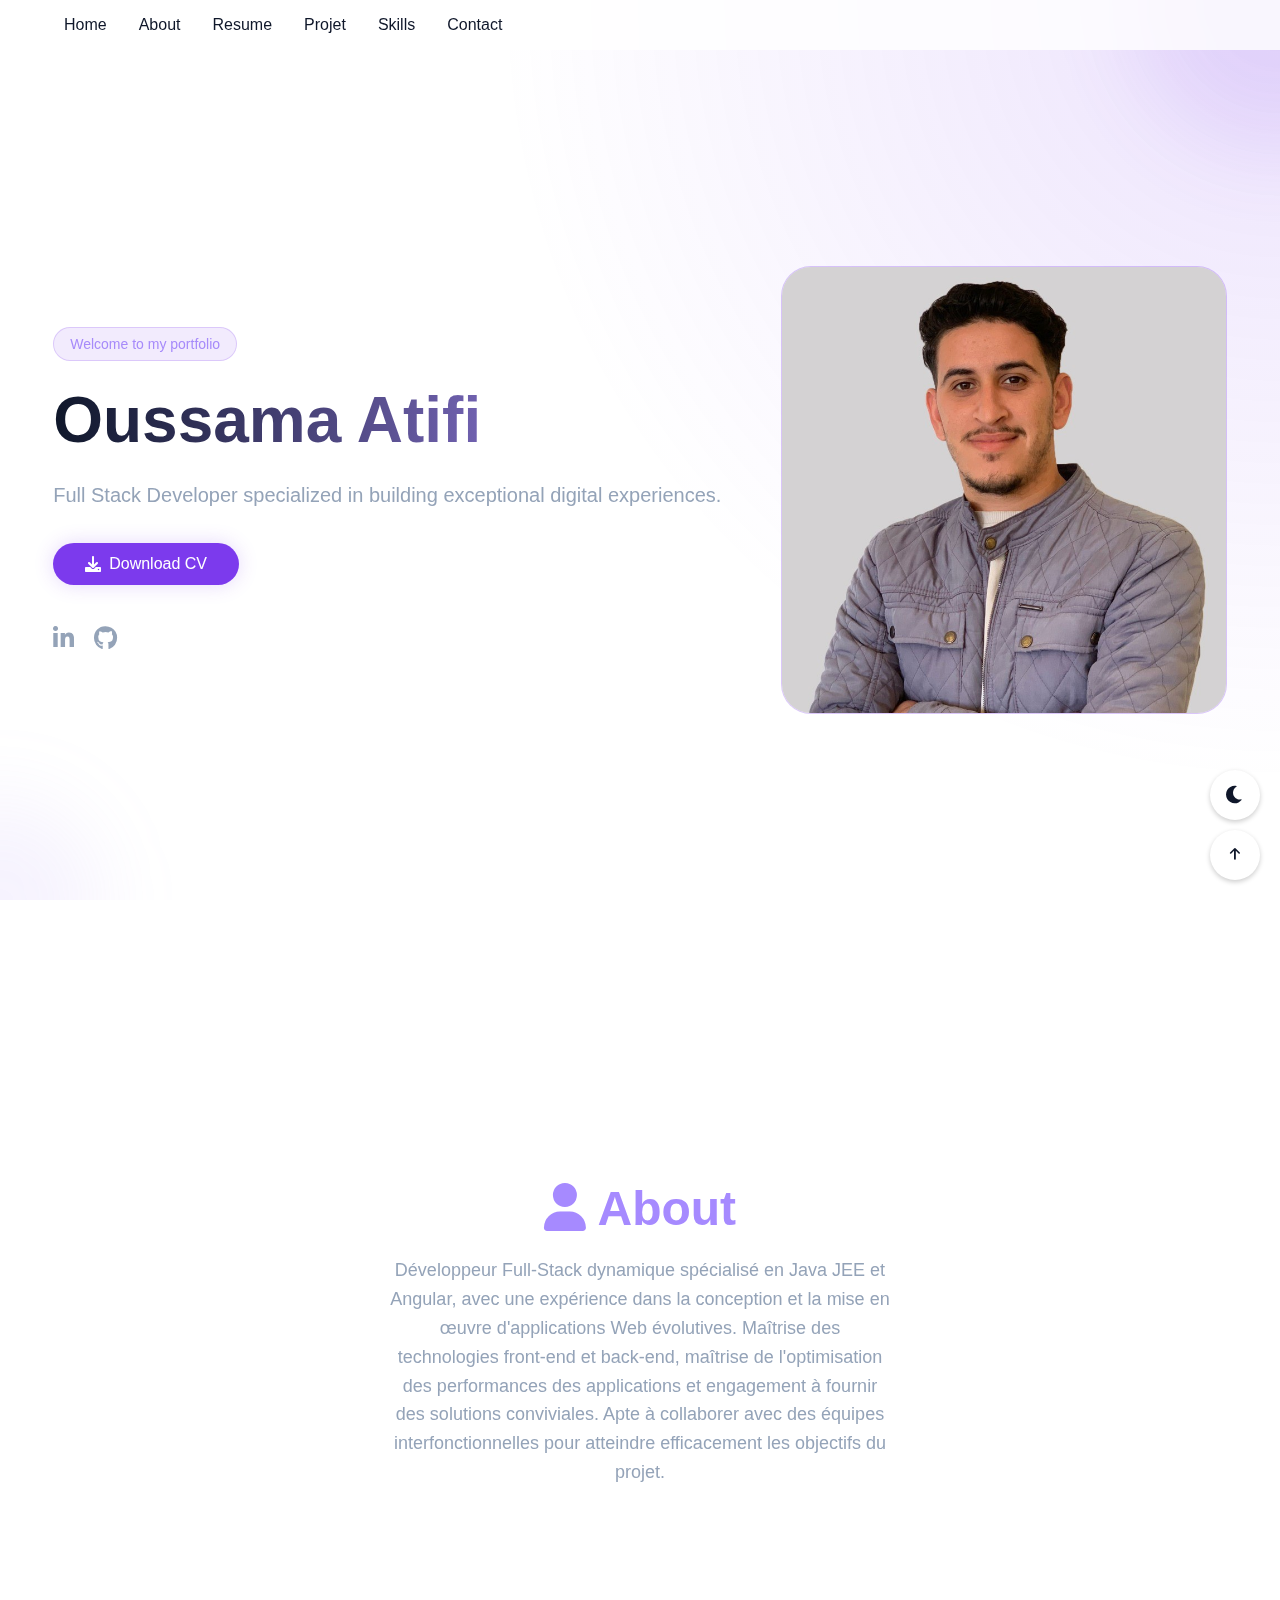
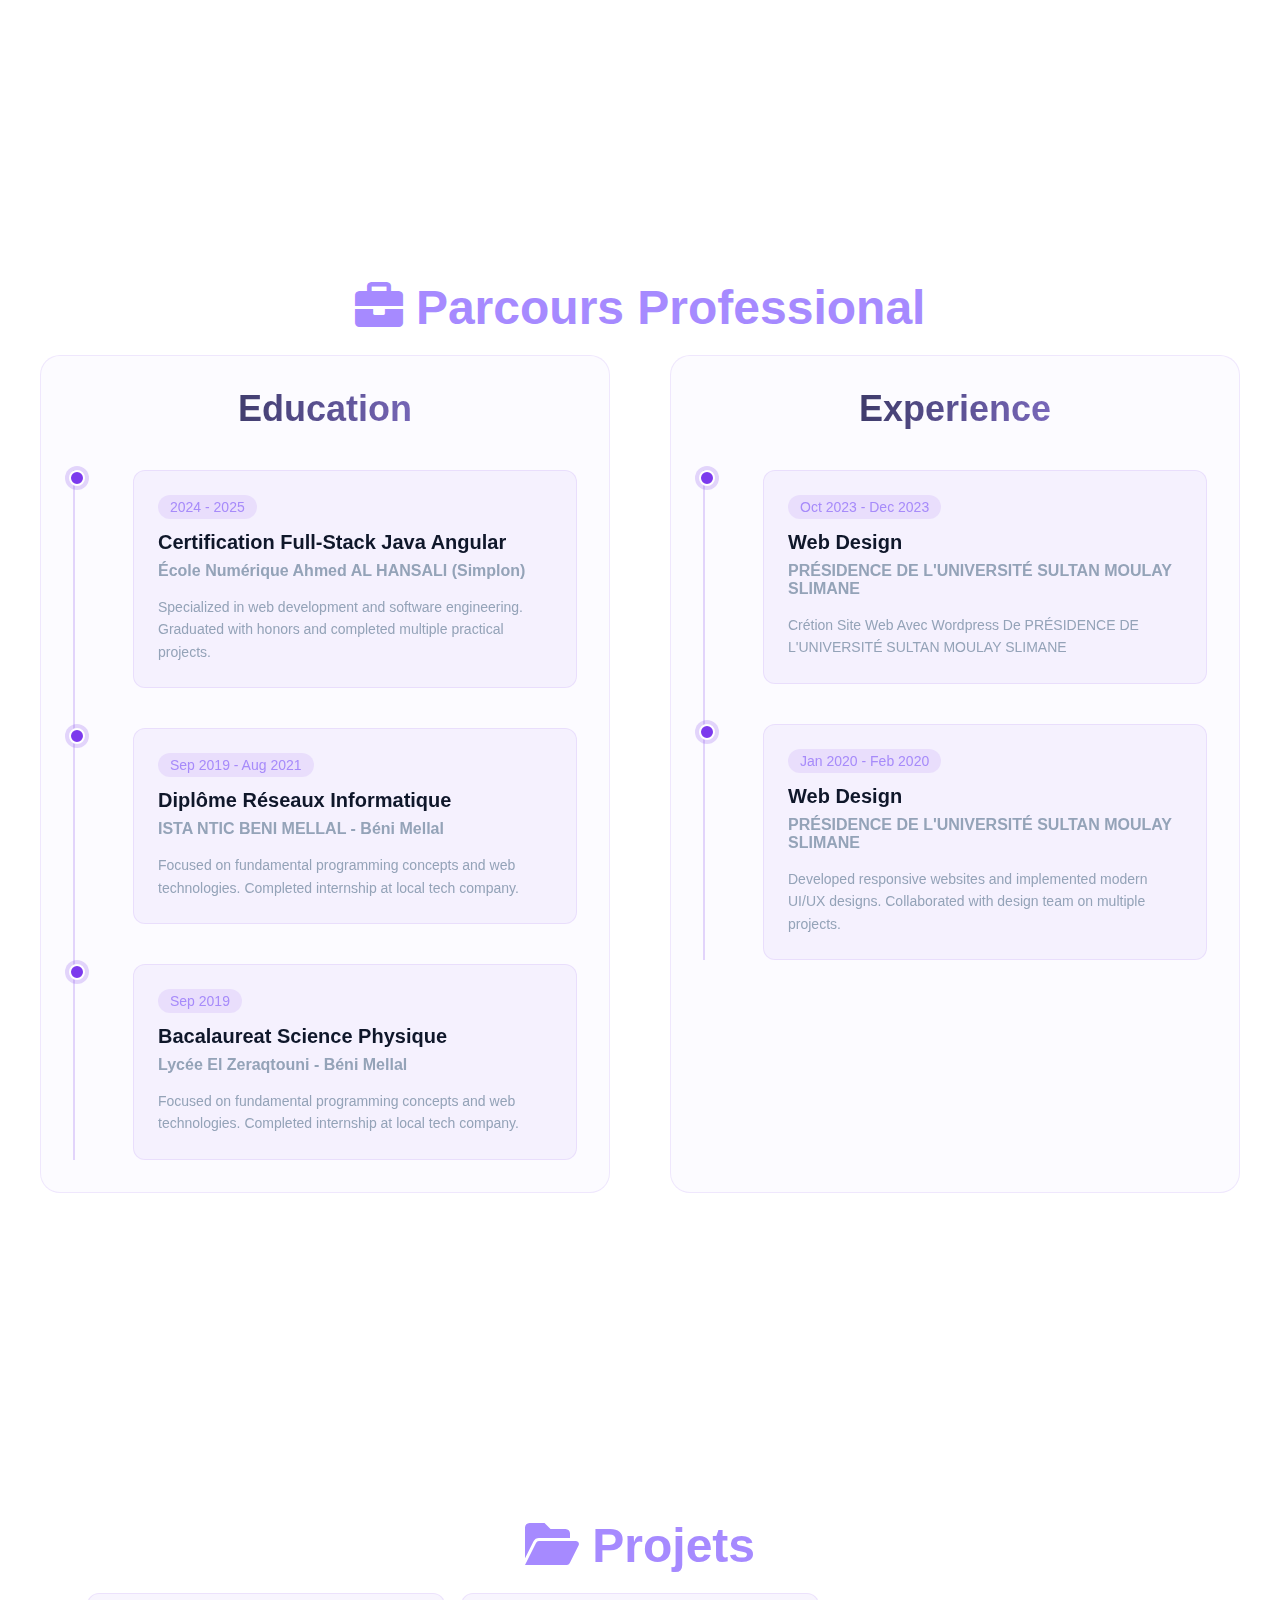
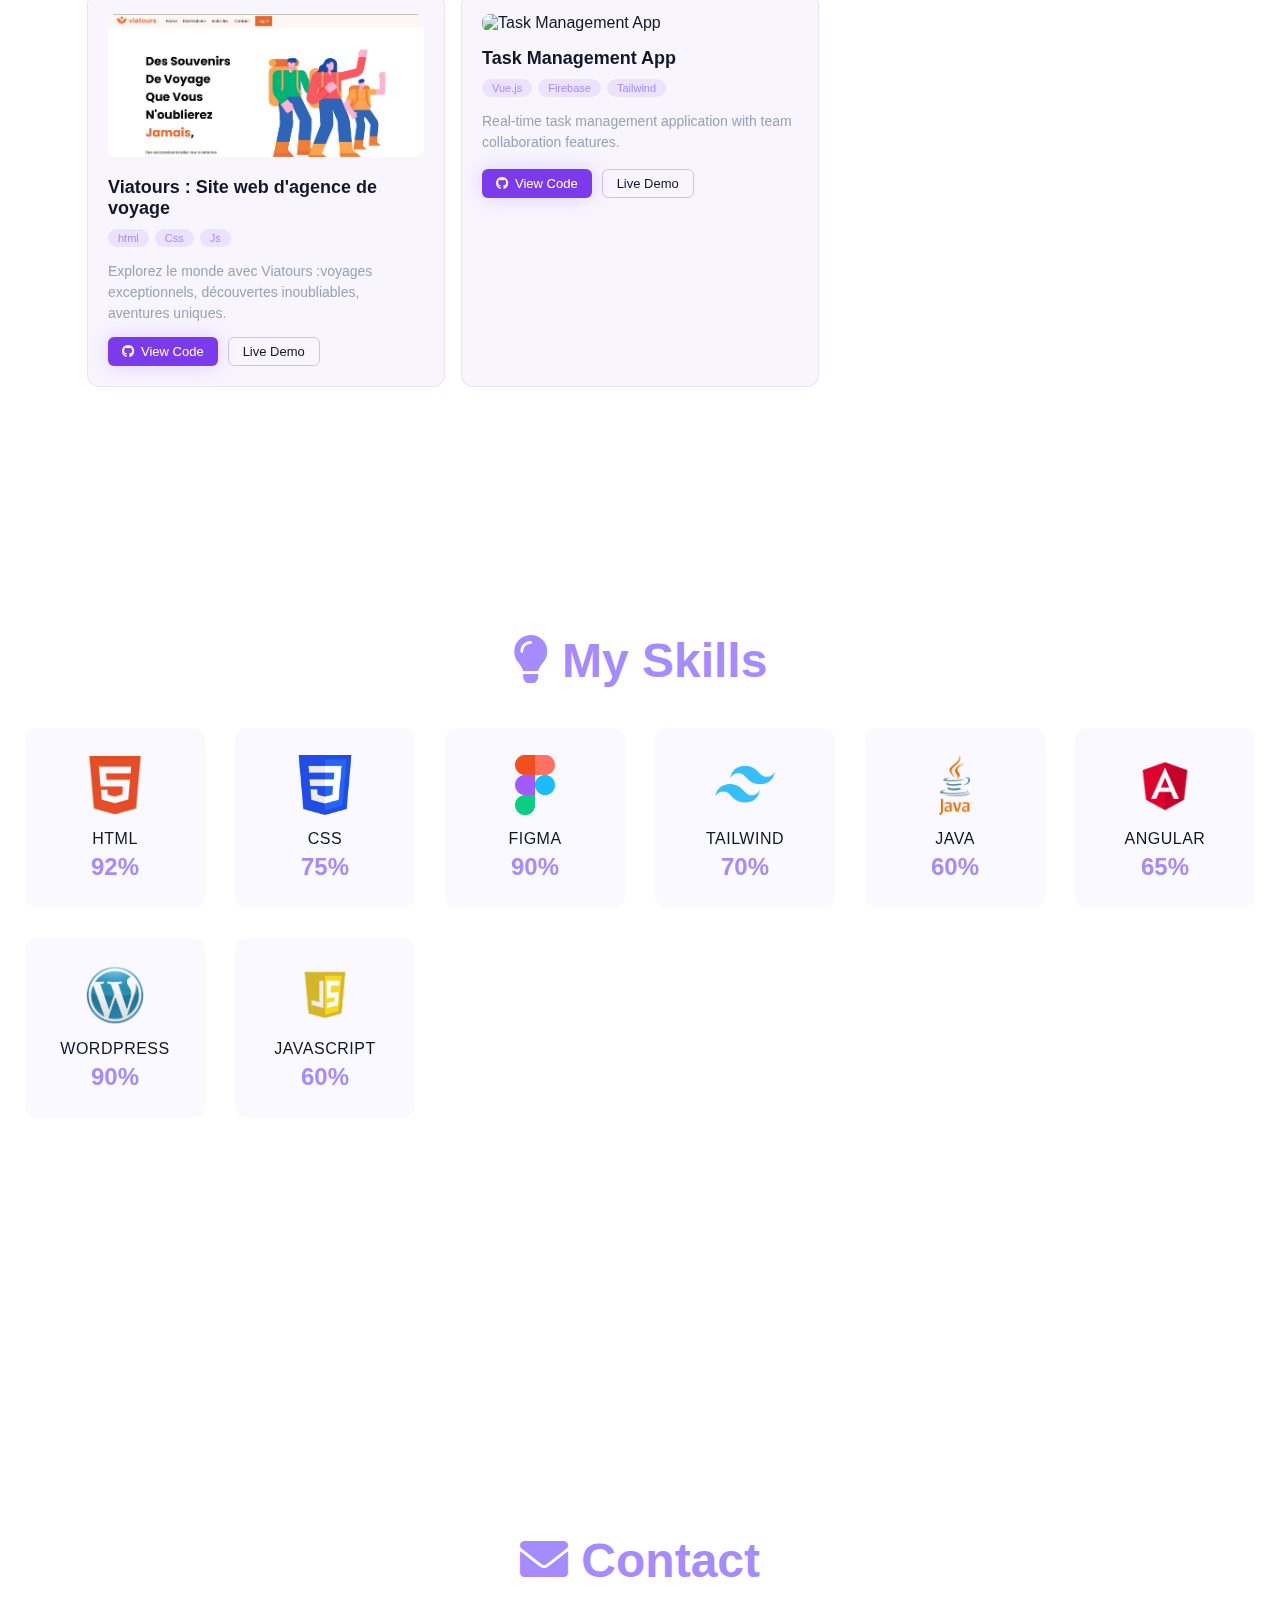
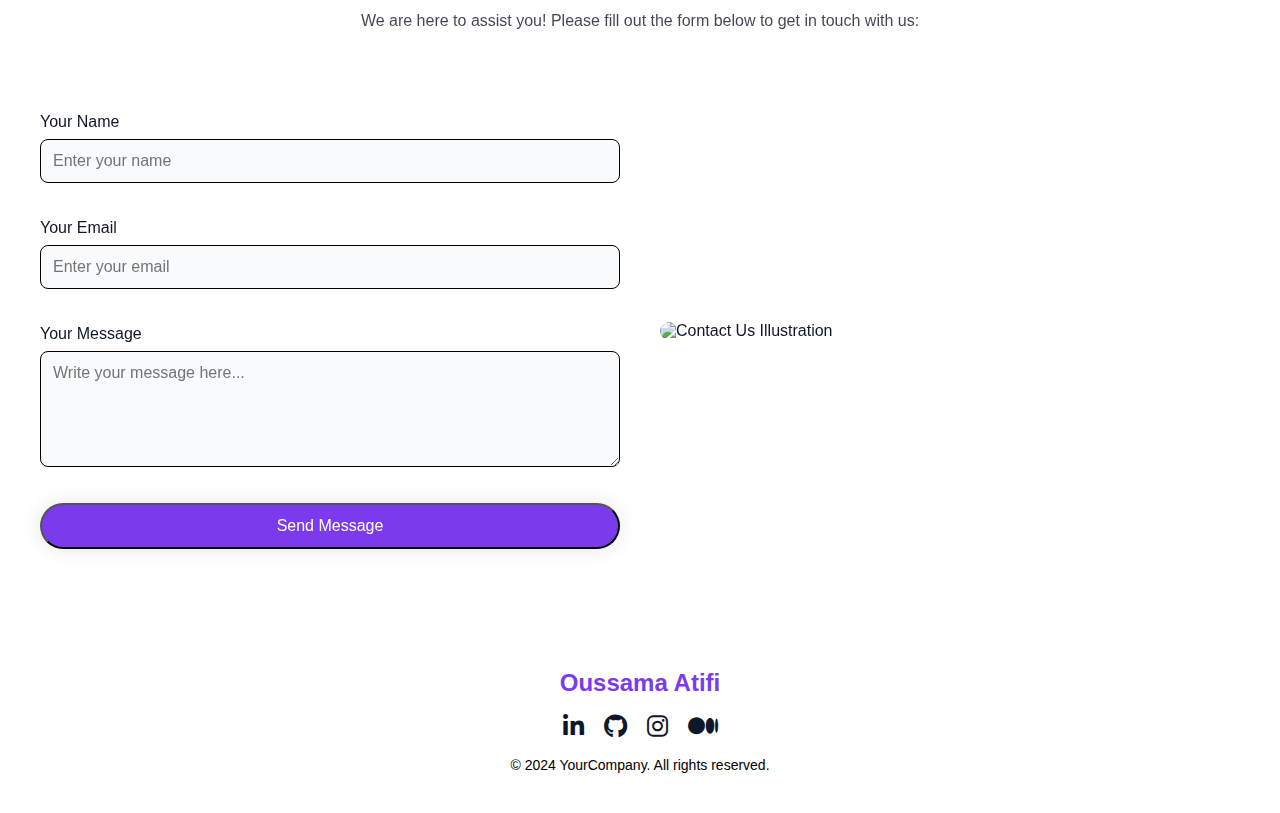
==== index.html @ fd9659a6 "modifier l'emplacemebt dark mode et aussi ajouter back top" ====
<!DOCTYPE html>
<html lang="en" class="dark">

<head>
    <meta charset="UTF-8">
    <meta name="viewport" content="width=device-width, initial-scale=1.0">
    <title>Oussama Atifi</title>
    <link rel="stylesheet" href="/assets/css/style.css">
    <link rel="icon" type="image/x-icon" href="/assets/img/code.ico">
    <link href="https://cdnjs.cloudflare.com/ajax/libs/font-awesome/6.0.0/css/all.min.css" rel="stylesheet">

</head>

<body>
    <div class="noise"></div>
    <header class="header">
        <nav class="nav-container">
            <!-- Mobile Menu Toggle -->
            <button class="menu-toggle" aria-label="Toggle menu">
                <i class="fas fa-bars"></i>
            </button>

            <!-- Navigation Links -->
            <div class="nav-links">
                <a href="#home" class="nav-link">Home</a>
                <a href="#about" class="nav-link">About</a>
                <a href="#resume" class="nav-link">Resume</a>
                <a href="#projet" class="nav-link">Projet</a>
                <a href="#skills" class="nav-link">Skills</a>
                <a href="#contact" class="nav-link">Contact</a>
            </div>
        </nav>
    </header>

    <section class="hero" id="home">
        <div class="floating-shapes">
            <div class="shape shape-1"></div>
            <div class="shape shape-2"></div>
        </div>
        <div class="container">
            <div class="content">
                <div class="badge">Welcome to my portfolio</div>
                <h1 class="title">Oussama Atifi</h1>
                <p class="domain">Full Stack Developer specialized in building exceptional digital experiences.</p>
                <div class="actions">
                    <a href="/assets/cv oussama.pdf" class="btn btn-primary">
                        <i class="fas fa-download"></i>
                        Download CV
                    </a>
                </div>
                <div class="social-links">
                    <a href="https://www.linkedin.com/in/oussamaatifi/" class="social-link">
                        <i class="fab fa-linkedin-in"></i>
                    </a>
                    <a href="https://github.com/oussamaaatifi1" class="social-link">
                        <i class="fab fa-github"></i>
                    </a>
                </div>
            </div>
            <div class="image-section">
                <div class="image-wrapper">
                    <img src="/assets/img/1714493805701.jpeg" alt="Profile" class="profile-image">
                </div>
            </div>
        </div>
    </section>
    <section class="about" id="about">
        <div class="container">
            <div class="content">
                <div class="headers">
                    <h2>
                        <i class="fas fa-user"></i> About
                    </h2>
                </div>
                <p class="description">
                    Développeur Full-Stack dynamique spécialisé en Java JEE et Angular, avec une expérience dans la conception et la mise en œuvre d'applications Web évolutives. Maîtrise des technologies front-end et back-end, maîtrise de l'optimisation des performances des applications et engagement à fournir des solutions conviviales. Apte à collaborer avec des équipes interfonctionnelles pour atteindre efficacement les objectifs du projet.
                </p>
            </div>
        </div>
    </section>

    <section class="timeline-section" id="resume">
        <div class="timeline-container">
            <div class="headers">
                <h2>
                    <i class="fas fa-briefcase"></i> Parcours Professional
                </h2>
            </div>
            <div class="timeline-wrapper">
                <!-- Education Timeline -->
                <div class="timeline-block">
                    <h2 class="section-title">Education</h2>
                    <div class="timeline">
                        <div class="timeline-item">
                            <div class="timeline-content">
                                <span class="timeline-year">2024 - 2025</span>
                                <h3 class="timeline-title">Certification Full-Stack Java Angular</h3>
                                <h4 class="timeline-subtitle">École Numérique Ahmed AL HANSALI (Simplon)</h4>
                                <p class="timeline-desc">Specialized in web development and software engineering.
                                    Graduated with honors and completed multiple practical projects.</p>
                            </div>
                        </div>
                        <div class="timeline-item">
                            <div class="timeline-content">
                                <span class="timeline-year">Sep 2019 - Aug 2021</span>
                                <h3 class="timeline-title">Diplôme Réseaux Informatique</h3>
                                <h4 class="timeline-subtitle">ISTA NTIC BENI MELLAL - Béni Mellal</h4>
                                <p class="timeline-desc">Focused on fundamental programming concepts and web
                                    technologies. Completed internship at local tech company.</p>
                            </div>
                        </div>
                        <div class="timeline-item">
                            <div class="timeline-content">
                                <span class="timeline-year">Sep 2019</span>
                                <h3 class="timeline-title">Bacalaureat Science Physique</h3>
                                <h4 class="timeline-subtitle">Lycée El Zeraqtouni - Béni Mellal</h4>
                                <p class="timeline-desc">Focused on fundamental programming concepts and web
                                    technologies. Completed internship at local tech company.</p>
                            </div>
                        </div>
                    </div>
                </div>

                <!-- Experience Timeline -->
                <div class="timeline-block">
                    <h2 class="section-title">Experience</h2>
                    <div class="timeline">
                        <div class="timeline-item">
                            <div class="timeline-content">
                                <span class="timeline-year">Oct 2023 - Dec 2023</span>
                                <h3 class="timeline-title">Web Design</h3>
                                <h4 class="timeline-subtitle">PRÉSIDENCE DE L'UNIVERSITÉ SULTAN MOULAY SLIMANE</h4>
                                <p class="timeline-desc">Crétion Site Web Avec Wordpress De PRÉSIDENCE DE L'UNIVERSITÉ SULTAN MOULAY SLIMANE</p>
                            </div>
                        </div>
                        <div class="timeline-item">
                            <div class="timeline-content">
                                <span class="timeline-year">Jan 2020 - Feb 2020</span>
                                <h3 class="timeline-title">Web Design</h3>
                                <h4 class="timeline-subtitle">PRÉSIDENCE DE L'UNIVERSITÉ SULTAN MOULAY SLIMANE</h4>
                                <p class="timeline-desc">Developed responsive websites and implemented modern UI/UX
                                    designs. Collaborated with design team on multiple projects.</p>
                            </div>
                        </div>
                    </div>
                </div>
            </div>
        </div>
    </section>
    <section class="portfolio-section" id="projet">
        <div class="main-container">
            <div class="sections-wrapper">
                <!-- Projects Section -->
                <div class="section-block">
                    <div class="headers">
                        <h2>
                            <i class="fas fa-folder-open"></i> Projets
                        </h2>
                    </div>
                    <div class="projects-grid">
                        <div class="project-card">
                            <img src="/assets/img/Capture d’écran 2024-11-19 233005.jpg"
                                alt="E-Commerce Platform"
                                style="width: 100%; height: auto; border-radius: 8px; margin-bottom: 16px;">
                            <h3 class="project-title">Viatours : Site web d'agence de voyage</h3>
                            <div class="project-tags">
                                <span class="project-tag">html</span>
                                <span class="project-tag">Css</span>
                                <span class="project-tag">Js</span>
                            </div>
                            <p class="project-desc">Explorez le monde avec Viatours :voyages exceptionnels,
                                découvertes inoubliables,
                                aventures uniques.</p>
                            <div class="project-links">
                                <a href="https://github.com/oussamaaatifi1/Viatours_group" class="project-btn btn-primary">
                                    <i class="fab fa-github"></i>
                                    View Code
                                </a>
                                <a href="https://oussamaaatifi1.github.io/Viatours_group/" class="project-btn btn-outline">Live Demo</a>
                            </div>
                        </div>

                        <div class="project-card">
                            <img src="https://cdn1.dronahq.com/wp-content/uploads/2024/08/Dashboard-Image-Final.webp"
                                alt="Task Management App"
                                style="width: 100%; height: auto; border-radius: 8px; margin-bottom: 16px;">
                            <h3 class="project-title">Task Management App</h3>
                            <div class="project-tags">
                                <span class="project-tag">Vue.js</span>
                                <span class="project-tag">Firebase</span>
                                <span class="project-tag">Tailwind</span>
                            </div>
                            <p class="project-desc">Real-time task management application with team collaboration
                                features.</p>
                            <div class="project-links">
                                <a href="#" class="project-btn btn-primary">
                                    <i class="fab fa-github"></i>
                                    View Code
                                </a>
                                <a href="#" class="project-btn btn-outline">Live Demo</a>
                            </div>
                        </div>
                    </div>
                </div>
            </div>
        </div>
    </section>
    <section>
        <div class="containers" id="skills">
            <div class="headers">
                <h2>
                    <i class="fas fa-lightbulb"></i> My Skills
                </h2>
            </div>

            <div class="skills-grid">
                <div class="skill-card">
                    <img src="/assets/img/1175208.webp" alt="html5" class="skill-icon">
                    <span class="skill-name">Html</span>
                    <span class="skill-percentage">92%</span>
                </div>
                <div class="skill-card">
                    <img src="/assets/img/CSS3_logo.svg.png" alt="css3" class="skill-icon">
                    <span class="skill-name">Css</span>
                    <span class="skill-percentage">75%</span>
                </div>

                <div class="skill-card">
                    <img src="/assets/img/figma-1-logo-png-transparent.png" alt="Figma" class="skill-icon">
                    <span class="skill-name">Figma</span>
                    <span class="skill-percentage">90%</span>
                </div>

                <div class="skill-card">
                    <img src="/assets/img/Tailwind_CSS_Logo.svg.png" alt="Tailwind" class="skill-icon">
                    <span class="skill-name">Tailwind</span>
                    <span class="skill-percentage">70%</span>
                </div>

                <div class="skill-card">
                    <img src="/assets/img/1720088.webp" alt="Java" class="skill-icon">
                    <span class="skill-name">Java</span>
                    <span class="skill-percentage">60%</span>
                </div>

                <div class="skill-card">
                    <img src="/assets/img/Angular_full_color_logo.svg.png" alt="Angular" class="skill-icon">
                    <span class="skill-name">Angular</span>
                    <span class="skill-percentage">65%</span>
                </div>

                <div class="skill-card">
                    <img src="/assets/img/Wordpress_Blue_logo.png" alt="WordPress" class="skill-icon">
                    <span class="skill-name">WordPress</span>
                    <span class="skill-percentage">90%</span>
                </div>
                <div class="skill-card">
                    <img src="/assets/img/javascript-logo-javascript-icon-transparent-free-png.webp" alt="JavaScript"
                        class="skill-icon">
                    <span class="skill-name">JavaScript</span>
                    <span class="skill-percentage">60%</span>
                </div>
            </div>
        </div>
    </section>
    <!-- Contact Us Section -->
    <div class="headers">
        <h2>
            <i class="fas fa-envelope"></i> Contact
        </h2>
        <p class="subtitle">We are here to assist you! Please fill out the form below to get in touch with us:</p>
    </div>
    <section class="contact-us" id="contact">
        <div class="container">
            <!-- Contact Us Form -->
            <div class="contact-form">
                <form action="submit_contact_form.php" method="POST">
                    <div class="form-group">
                        <label for="name">Your Name</label>
                        <input type="text" id="name" name="name" placeholder="Enter your name" required>
                    </div>
                    <div class="form-group">
                        <label for="email">Your Email</label>
                        <input type="email" id="email" name="email" placeholder="Enter your email" required>
                    </div>
                    <div class="form-group">
                        <label for="message">Your Message</label>
                        <textarea id="message" name="message" rows="5" placeholder="Write your message here..."
                            required></textarea>
                    </div>
                    <button type="submit" class="btn btn-primary">Send Message</button>
                </form>
            </div>

            <!-- Our Contact Information Section -->
            <div class="contact-info">
                <img src="https://unblast.com/wp-content/uploads/2020/09/Contact-Us-Vector-Illustration-Part-02-1.jpg" alt="Contact Us Illustration" style="width: 100%; height: auto; border-radius: 10px;">
            </div>
        </div>
    </section>
    <footer class="footer">
        <div class="footer-content">
          <!-- Name -->
          <p class="footer-name">Oussama Atifi</p>
      
          <!-- Social Media Icons -->
          <div class="social-icons">
            <a href="https://www.linkedin.com/in/oussamaatifi/" target="_blank" class="social-icon linkedin">
              <i class="fab fa-linkedin-in"></i>
            </a>
            <a href="https://github.com/oussamaaatifi1" target="_blank" class="social-icon github">
              <i class="fab fa-github"></i>
            </a>
            <a href="https://www.instagram.com/atifii.oussama" target="_blank" class="social-icon instagram">
              <i class="fab fa-instagram"></i>
            </a>
            <a href="https://medium.com/@oussamaatifi" target="_blank" class="social-icon medium">
              <i class="fab fa-medium-m"></i>
            </a>
          </div>
      
          <!-- Copyright -->
          <p class="footer-copyright">&copy; 2024 YourCompany. All rights reserved.</p>
        </div>
      </footer>
      

     <!-- New Floating Action Buttons -->
    <div class="floating-actions">
        <!-- Dark Mode Toggle -->
        <button class="theme-toggle" aria-label="Toggle theme">
            <i class="fas fa-moon"></i>
        </button>
        <!-- Back to Top Button -->
        <button class="back-to-top" id="backToTop" onclick="scrollToTop()">
            <i class="fas fa-arrow-up"></i>
        </button>
    </div>
    <script>
    const themeToggle = document.querySelector('.theme-toggle');
    const html = document.documentElement;
    const icon = themeToggle.querySelector('i');

    // Check for saved theme preference
    const savedTheme = localStorage.getItem('theme');
    if (savedTheme) {
    html.className = savedTheme;
    updateIcon(savedTheme === 'dark');
    } else {
    // Default to light mode if no preference is saved
    html.classList.remove('dark');
    updateIcon(false);
    }

    function updateIcon(isDark) {
    icon.className = isDark ? 'fas fa-sun' : 'fas fa-moon';
    }

    themeToggle.addEventListener('click', () => {
    const isDark = html.classList.toggle('dark');
    localStorage.setItem('theme', isDark ? 'dark' : 'light');
    updateIcon(isDark);
    });

    document.addEventListener("DOMContentLoaded", () => {
    const menuToggle = document.querySelector(".menu-toggle");
    const navLinks = document.querySelector(".nav-links");

    menuToggle.addEventListener("click", () => {
    navLinks.classList.toggle("mobile");
    navLinks.classList.toggle("active");
    });
    });

    // Toggle dark mode
    function toggleTheme() {
    html.classList.toggle('dark');
    }

    // Scroll to top function
    function scrollToTop() {
    window.scrollTo({ top: 0, behavior: 'smooth' });
    }

    // Show/hide back-to-top button
    window.addEventListener('scroll', () => {
    const backToTop = document.getElementById('backToTop');
    if (window.scrollY > 200) {
    backToTop.style.display = 'flex';
    } else {
    backToTop.style.display = 'none';
    }
    });
    </script>


    
</body>
</html>
---- assets/css/style.css ----
* {
    margin: 0;
    padding: 0;
    box-sizing: border-box;
    font-family: 'Inter', sans-serif;
}

:root {
    --bg-color: #ffffff;
    --text-color: #0f172a;
    --nav-bg: rgba(255, 255, 255, 0.8);
    --primary-color: #7c3aed;
    --secondary-color: #000000; /* Changed to black */
    --input-bg: #f8fafc;
    --box-shadow: rgba(0, 0, 0, 0.1);
  }
  
  .dark {
    --bg-color: #0f172a;
    --text-color: #ffffff;
    --nav-bg: rgba(15, 23, 42, 0.8);
    --primary-color: #a78bfa;
    --secondary-color: #334155; /* Keep this for dark mode */
    --input-bg: #1e293b;
    --box-shadow: rgba(0, 0, 0, 0.5);
}
  

body {
  background: var(--bg-color);
  color: var(--text-color);
  overflow-x: hidden;
  font-family: "Arial", sans-serif;
  transition: background-color 0.3s ease, color 0.3s ease;
}

/* Header Styles */
.header {
    position: fixed;
    top: 0;
    left: 0;
    width: 100%;
    z-index: 1000;
    backdrop-filter: blur(10px);
    background: var(--nav-bg);
    transition: background-color 0.3s ease;
}

.nav-container {
    max-width: 1200px;
    margin: 0 auto;
    padding: 1rem 24px;
    display: flex;
    justify-content: space-between;
    align-items: center;
    position: relative;
}

.nav-links {
    display: flex;
    gap: 2rem;
    align-items: center;
    transition: max-height 0.3s ease;
}

.nav-link {
    color: var(--text-color);
    text-decoration: none;
    font-weight: 500;
    transition: color 0.3s ease;
}

.nav-link:hover {
    color: var(--highlight-color);
}

.theme-toggle {
    background: none;
    border: none;
    color: var(--text-color);
    cursor: pointer;
    padding: 0.5rem;
    font-size: 1.25rem;
    transition: color 0.3s ease;
}

.theme-toggle:hover {
    color: var(--highlight-color);
}

/* Mega Menu for Mobile */
.menu-toggle {
    display: none;
    background: none;
    border: none;
    color: var(--text-color);
    cursor: pointer;
    font-size: 1.5rem;
}

/* Hidden Mega Menu */
.nav-links.mobile {
    display: none;
    flex-direction: column;
    max-height: 0;
    overflow: hidden;
    background: var(--nav-bg);
    position: absolute;
    top: 100%;
    left: 0;
    width: 100%;
    z-index: 1000;
    box-shadow: 0 4px 6px rgba(0, 0, 0, 0.1);
}

.nav-links.mobile.active {
    display: flex;
    max-height: 300px; /* Adjust this value as needed */
    padding: 1rem;
}

/* Responsive Design */
@media (max-width: 768px) {
    .menu-toggle {
        display: block;
    }

    .nav-links {
        display: none; /* Hide by default for mobile */
    }

    .nav-links.mobile {
        display: flex; /* Flex behavior for mobile menu */
    }

    .nav-links.mobile.active {
        display: flex;
    }
}


/* General styles */
.hero {
    min-height: 100vh;
    position: relative;
    padding: 80px 24px 0;
    display: flex;
    align-items: center;
    background: radial-gradient(
        circle at top right,
        rgba(124, 58, 237, 0.15),
        transparent 50%
    );
}

.noise {
    position: fixed;
    top: 0;
    left: 0;
    width: 100%;
    height: 100%;
    opacity: 0.05;
    pointer-events: none;
}

.container {
    max-width: 1200px;
    margin: 0 auto;
    display: grid;
    grid-template-columns: 1.2fr 0.8fr;
    gap: 60px;
    align-items: center;
    position: relative;
}

.content {
    position: relative;
    z-index: 1;
}

.badge {
    display: inline-block;
    padding: 8px 16px;
    background: #7c3aed1a;
    border: 1px solid rgba(124, 58, 237, 0.2);
    border-radius: 100px;
    color: #a78bfa;
    font-size: 14px;
    margin-bottom: 24px;
    backdrop-filter: blur(10px);
}

.title {
    font-size: 64px;
    line-height: 1.1;
    margin-bottom: 24px;
    background: linear-gradient(to right, var(--text-color), #a78bfa);
    -webkit-background-clip: text;
    -webkit-text-fill-color: transparent;
}

.domain {
    font-size: 20px;
    color: #94a3b8;
    margin-bottom: 32px;
    line-height: 1.6;
}

.actions {
    display: flex;
    gap: 16px;
    margin-bottom: 40px;
}

.btn {
    padding: 12px 32px;
    border-radius: 100px;
    font-weight: 500;
    font-size: 16px;
    transition: all 0.3s ease;
    text-decoration: none;
    display: inline-flex;
    align-items: center;
    gap: 8px;
}

.btn-primary {
    background: #7c3aed;
    color: white;
    box-shadow: 0 0 20px rgba(124, 58, 237, 0.2);
}

.btn-primary:hover {
    background: #6d28d9;
    transform: translateY(-2px);
}

.social-links {
    display: flex;
    gap: 20px;
}

.social-link {
    color: #94a3b8;
    font-size: 24px;
    transition: all 0.3s ease;
}

.social-link:hover {
    color: var(--text-color);
    transform: translateY(-2px);
}

.image-section {
    position: relative;
    max-width: 100%;
}

.image-wrapper {
    position: relative;
    width: 100%;
    padding-top: 100%;
    border-radius: 30px;
    overflow: hidden;
    background: rgba(124, 58, 237, 0.1);
    border: 1px solid rgba(124, 58, 237, 0.2);
}

.profile-image {
    position: absolute;
    top: 0;
    left: 0;
    width: 100%;
    height: 100%;
    object-fit: cover;
}

.floating-shapes {
    position: absolute;
    top: 0;
    left: 0;
    width: 100%;
    height: 100%;
    pointer-events: none;
    z-index: -1;
}

.shape {
    position: absolute;
    border-radius: 50%;
    background: rgba(124, 58, 237, 0.1);
    filter: blur(40px);
}

.shape-1 {
    width: 300px;
    height: 300px;
    top: -150px;
    right: -150px;
}

.shape-2 {
    width: 200px;
    height: 200px;
    bottom: -100px;
    left: -100px;
    background: rgba(167, 139, 250, 0.1);
}

@keyframes float {
    0% { transform: translateY(0px); }
    50% { transform: translateY(-20px); }
    100% { transform: translateY(0px); }
}

.image-wrapper {
    animation: float 6s ease-in-out infinite;
}

/* Responsive styles */
@media (max-width: 1024px) {
    .container {
        grid-template-columns: 1fr;
        text-align: center;
        gap: 40px;
    }

    .title {
        font-size: 48px;
    }

    .actions, .social-links {
        justify-content: center;
    }

    .image-section {
        max-width: 400px;
        margin: 0 auto;
    }
}

@media (max-width: 640px) {
    .hero {
        padding-top: 100px;
        padding-bottom: 60px;
        flex-direction: column;
        align-items: center;
        text-align: center;
    }

    .container {
        padding: 0 16px;
    }

    .title {
        font-size: 36px;
        margin-bottom: 16px;
    }

    .domain {
        font-size: 16px;
        margin-bottom: 24px;
    }

    .actions {
        flex-direction: column;
        max-width: 300px;
        margin: 0 auto 40px;
        gap: 12px;
    }

    .btn {
        width: 100%;
        justify-content: center;
    }

    .social-links {
        gap: 12px;
    }

    .shape-1, .shape-2 {
        display: none;
    }

    .image-section {
        max-width: 280px;
        margin: 0 auto;
    }
}


.about {
padding: 80px 24px;
background: var(--bg-color);
display: flex;
justify-content: center;
align-items: center;
height: 100vh;
}

.about .container {
max-width: 1200px;
display: flex;
justify-content: center;
align-items: center;
gap: 60px;
width: 100%;
}

.about .content {
max-width: 500px;
text-align: center;
}

.about .title {
font-size: 48px;
margin-bottom: 24px;
background: linear-gradient(to right, var(--text-color), #a78bfa);
-webkit-background-clip: text;
-webkit-text-fill-color: transparent;
}

.about .description {
font-size: 18px;
color: #94a3b8;
margin-bottom: 32px;
line-height: 1.6;
}

.about .actions {
display: flex;
gap: 16px;
justify-content: center;
}

.about .btn {
padding: 12px 32px;
border-radius: 100px;
font-weight: 500;
font-size: 16px;
transition: all 0.3s ease;
text-decoration: none;
display: inline-flex;
align-items: center;
gap: 8px;
}

.about .btn-primary {
background: #7c3aed;
color: white;
box-shadow: 0 0 20px rgba(124, 58, 237, 0.2);
}

.about .btn-primary:hover {
background: #6d28d9;
transform: translateY(-2px);
}

@media (max-width: 1024px) {
.about .container {
flex-direction: column;
gap: 40px;
text-align: center;
}

.about .title {
font-size: 36px;
}

.about .actions {
justify-content: center;
}
}

@media (max-width: 640px) {
.about .title {
font-size: 28px;
}

.about .description {
font-size: 16px;
}

.about .actions {
flex-direction: column;
max-width: 300px;
margin: 0 auto;
}

.about .btn {
width: 100%;
justify-content: center;
}
}
.about .timeline-section {
margin-bottom: 40px;
}

.about .title {
font-size: 36px;
margin-bottom: 16px;
background: linear-gradient(to right, var(--text-color), #a78bfa);
-webkit-background-clip: text;
-webkit-text-fill-color: transparent;
}

/* Base Styles */
.timeline-section {
    min-height: 100vh;
    padding: 80px 24px;
    background: var(--bg-color);
    display: flex;
    align-items: center;
}

.timeline-container {
    max-width: 1200px;
    margin: 0 auto;
    width: 100%;
}

.timeline-wrapper {
    display: flex;
    gap: 60px;
    margin-bottom: 60px;
}

.timeline-block {
    flex: 1;
    position: relative;
    background: rgba(124, 58, 237, 0.02);
    border-radius: 20px;
    padding: 32px;
    border: 1px solid rgba(124, 58, 237, 0.1);
    backdrop-filter: blur(10px);
}

.section-title {
    font-size: 36px;
    margin-bottom: 40px;
    text-align: center;
    background: linear-gradient(to right, var(--text-color), #a78bfa);
    -webkit-background-clip: text;
    -webkit-text-fill-color: transparent;
}

.timeline {
    position: relative;
    padding-left: 40px;
}

.timeline::before {
    content: '';
    position: absolute;
    left: 0;
    top: 0;
    height: 100%;
    width: 2px;
    background: rgba(124, 58, 237, 0.2);
}

.timeline-item {
    position: relative;
    margin-bottom: 40px;
}

.timeline-item:last-child {
    margin-bottom: 0;
}

.timeline-item::before {
    content: '';
    position: absolute;
    left: -44px;
    top: 0;
    width: 12px;
    height: 12px;
    border-radius: 50%;
    background: #7c3aed;
    border: 2px solid var(--bg-color);
    box-shadow: 0 0 0 4px rgba(124, 58, 237, 0.2);
}

.timeline-content {
    background: rgba(124, 58, 237, 0.05);
    border: 1px solid rgba(124, 58, 237, 0.1);
    border-radius: 12px;
    padding: 24px;
    transition: transform 0.3s ease;
    max-width: 600px;
    margin-left: 20px;
}

.timeline-content:hover {
    transform: translateY(-5px);
}

.timeline-year {
    display: inline-block;
    padding: 4px 12px;
    background: rgba(124, 58, 237, 0.1);
    border-radius: 100px;
    color: #a78bfa;
    font-size: 14px;
    margin-bottom: 12px;
}

.timeline-title {
    color: var(--text-color);
    font-size: 20px;
    font-weight: 600;
    margin-bottom: 8px;
}

.timeline-subtitle {
    color: #94a3b8;
    font-size: 16px;
    margin-bottom: 16px;
}

.timeline-desc {
    color: #94a3b8;
    font-size: 14px;
    line-height: 1.6;
}

/* Responsive Styles */
@media (max-width: 768px) {
    .timeline-wrapper {
        flex-direction: column;
        gap: 40px;
    }

    .timeline-block {
        padding: 20px;
    }

    .timeline-content {
        max-width: 100%; /* Ensures it adapts to the screen width */
        margin-left: 0; /* Aligns items properly for mobile */
        padding: 16px; /* Slightly reduce padding for better fit */
    }

    .timeline-item::before {
        left: -20px; /* Adjust bullet position for mobile screens */
    }

    .timeline {
        padding-left: 20px; /* Reduce the timeline left padding */
    }

    .section-title {
        font-size: 24px; /* Adjust title size for smaller screens */
        margin-bottom: 24px;
    }

    .timeline-year {
        font-size: 12px; /* Adjust year badge size */
    }

    .timeline-title {
        font-size: 18px;
    }

    .timeline-subtitle {
        font-size: 14px;
    }

    .timeline-desc {
        font-size: 12px;
    }
}

@media (max-width: 480px) {
    .timeline-section {
        padding: 40px 12px; /* Reduce padding for very small devices */
    }

    .timeline-content {
        padding: 16px;
    }

    .timeline-item::before {
        left: -15px; /* Fine-tune bullet alignment */
    }

    .section-title {
        font-size: 20px;
    }

    .timeline-year {
        font-size: 10px;
    }

    .timeline-title {
        font-size: 16px;
    }

    .timeline-subtitle {
        font-size: 12px;
    }

    .timeline-desc {
        font-size: 11px;
    }
}

/* Base Styles */
.portfolio-section {
    min-height: 100vh;
    padding: 80px 24px;
    display: flex;
    align-items: center;
}

.main-container {
    max-width: 1200px;
    margin: 0 auto;
    width: 100%;
}

.sections-wrapper {
    display: flex;
    gap: 40px;
    margin-bottom: 60px;
}

.section-block {
    flex: 1;
    position: relative;
    border-radius: 20px;
    padding: 32px;
    backdrop-filter: blur(10px);
}

.section-title {
    font-size: 36px;
    margin-bottom: 40px;
    text-align: center;
    background: linear-gradient(to right, var(--text-color), #a78bfa);
    -webkit-background-clip: text;
    -webkit-text-fill-color: transparent;
}

/* Project Cards Styles */
.projects-grid {
    display: grid;
    grid-template-columns: repeat(3, 1fr); /* Three columns fixed */
    gap: 16px; /* Compact gap between cards */
    max-width: 1200px;
    margin: 0 auto;
    padding: 0 15px;
}

.project-card {
    background: rgba(124, 58, 237, 0.05);
    border: 1px solid rgba(124, 58, 237, 0.1);
    border-radius: 12px;
    padding: 20px;
    transition: all 0.3s ease;
    width: 100%;
}

.project-card:hover {
    transform: translateY(-5px);
    box-shadow: 0 10px 20px rgba(124, 58, 237, 0.1);
}

.project-card img {
    width: 100%;
    height: 200px;
    object-fit: cover;
    border-radius: 8px;
    margin-bottom: 16px;
}

.project-title {
    color: var(--text-color);
    font-size: 18px;
    font-weight: 600;
    margin-bottom: 10px;
}

.project-tags {
    display: flex;
    gap: 6px;
    flex-wrap: wrap;
    margin-bottom: 14px;
}

.project-tag {
    padding: 3px 10px;
    background: rgba(124, 58, 237, 0.1);
    border-radius: 100px;
    color: #a78bfa;
    font-size: 11px;
}

.project-desc {
    color: #94a3b8;
    font-size: 14px;
    line-height: 1.5;
    margin-bottom: 16px;
    max-height: 60px;
    overflow: hidden;
}

.project-links {
    display: flex;
    gap: 10px;
}

.project-btn {
    padding: 6px 14px;
    border-radius: 6px;
    font-size: 13px;
    font-weight: 500;
    text-decoration: none;
    display: inline-flex;
    align-items: center;
    gap: 6px;
    transition: all 0.3s ease;
}

.btn-primary {
    background: #7c3aed;
    color: white;
}

.btn-outline {
    border: 1px solid rgba(124, 58, 237, 0.3);
    color: var(--text-color);
}

.btn-primary:hover {
    background: #6d28d9;
}

.btn-outline:hover {
    border-color: #7c3aed;
    background: rgba(124, 58, 237, 0.1);
}

/* Responsive Styles */
@media (max-width: 1024px) {
    .projects-grid {
        grid-template-columns: repeat(2, 1fr); /* Two columns on medium screens */
        gap: 20px; /* Adjust gap for better spacing */
    }
}

@media (max-width: 768px) {
    .projects-grid {
        grid-template-columns: 1fr; /* Single column on smaller screens */
        max-width: 600px;
        margin: 0 auto; /* Center the grid for smaller screens */
    }

    .project-card {
        padding: 16px;
    }
}

@media (max-width: 480px) {
    .projects-grid {
        grid-template-columns: 1fr; /* Maintain single column for smaller mobile screens */
        gap: 12px; /* Smaller gap for tight spaces */
        max-width: 100%; /* Full-width for extra small screens */
        padding: 0 10px;
    }

    .project-card img {
        height: 160px; /* Reduce image height for mobile screens */
    }

    .project-title {
        font-size: 16px; /* Adjust font size for smaller screens */
    }

    .project-desc {
        font-size: 12px; /* Smaller text for descriptions */
    }

    .btn-primary, .btn-outline {
        font-size: 12px; /* Adjust button font size for mobile */
        padding: 4px 10px;
    }
}

/* Section Wrapper Adjustments for All Screens */
@media (max-width: 1200px) {
    .sections-wrapper {
        flex-direction: column;
        gap: 20px; /* Reduce gap between sections */
    }
}

@media (max-width: 768px) {
    .portfolio-section {
        padding: 60px 20px;
    }

    .section-title {
        font-size: 28px;
        margin-bottom: 32px;
    }

    .section-block {
        padding: 24px;
    }
}


.containers {
    min-height: 100vh; /* Ensures the container takes full viewport height */
    justify-content: center; /* Centers children vertically */
}

.header {
    text-align: center;
    margin-bottom: 60px;
    width: 100%;
}

h2 {
    color: #a68aff;
    font-size: clamp(36px, 5vw, 48px);
    margin-bottom: 20px;
    font-weight: 600;
    text-align: center;
}

.subtitle {
    color: var(--text-color);
    font-size: clamp(14px, 2vw, 16px);
    opacity: 0.8;
    max-width: 600px;
    margin: 0 auto;
    line-height: 1.6;
    text-align: center;
}

.skills-grid {
    display: grid;
    grid-template-columns: repeat(auto-fit, minmax(150px, 1fr));
    gap: 30px;
    padding: 20px;
    width: 100%;
    place-items: center;
    place-content: center;
}

.skill-card {
    position: relative;
    width: 100%;
    max-width: 180px;
    aspect-ratio: 1;
    display: flex;
    flex-direction: column;
    align-items: center;
    justify-content: center;
    background: rgba(166, 138, 255, 0.05);
    border-radius: 12px;
    padding: 20px;
    transition: all 0.3s ease;
    cursor: pointer;
    border: 2px solid transparent;
}

.skill-card:hover {
    border-color: #a68aff;
    transform: translateY(-5px);
}

.skill-icon {
    width: clamp(40px, 8vw, 60px);
    height: clamp(40px, 8vw, 60px);
    margin-bottom: 15px;
    transition: transform 0.3s ease;
    object-fit: contain;
}

.skill-card:hover .skill-icon {
    transform: scale(1.1);
}

.skill-name {
    color: var(--text-color);
    font-size: clamp(14px, 1.5vw, 16px);
    font-weight: 500;
    margin-bottom: 5px;
    text-transform: uppercase;
    letter-spacing: 0.5px;
    text-align: center;
}

.skill-percentage {
    color: #a68aff;
    font-weight: 600;
    font-size: clamp(18px, 2.5vw, 24px);
    text-align: center;
}

@media (min-width: 768px) {
    .skills-grid {
        grid-template-columns: repeat(3, minmax(150px, 180px));
        justify-content: center;
    }
}

@media (min-width: 1024px) {
    .skills-grid {
        grid-template-columns: repeat(6, minmax(150px, 180px));
    }
}

@media (max-width: 480px) {
    .skills-grid {
        grid-template-columns: repeat(2, minmax(120px, 150px));
        gap: 15px;
        padding: 10px;
    }

    .skill-card {
        padding: 15px;
        max-width: 150px;
    }

    .headers {
        margin-bottom: 40px;
    }

    body {
        padding: 20px;
    }
}
/* Contact Us Section */
.contact-us {
    padding: 80px 24px;
    background: var(--bg-color);
    display: flex;
    justify-content: center;
    align-items: flex-start;
    flex-direction: column;
}

.contact-us .container {
    max-width: 1200px;
    width: 100%;
    display: flex;
    flex-direction: row;
    justify-content: space-between;
    gap: 40px;
}

.contact-us .title {
    font-size: 48px;
    background: linear-gradient(to right, var(--primary-color), var(--text-color));
    -webkit-background-clip: text;
    -webkit-text-fill-color: transparent;
    margin-bottom: 24px;
}

.contact-us .description {
    font-size: 18px;
    color: var(--secondary-color);
    line-height: 1.6;
    margin-bottom: 32px;
}

/* Contact Form Styling */
.contact-form {
    flex: 1;
    display: flex;
    flex-direction: column;
    gap: 20px;
}

.contact-form form {
    display: flex;
    flex-direction: column;
    gap: 20px;
}

.contact-form .form-group {
    display: flex;
    flex-direction: column;
}

.contact-form label {
    font-size: 16px;
    color: var(--text-color);
    margin-bottom: 8px;
}

.contact-form input,
.contact-form textarea {
    padding: 12px;
    font-size: 16px;
    border: 1px solid var(--secondary-color);
    border-radius: 8px;
    background: var(--input-bg);
    color: var(--text-color);
    width: 100%;
    margin-bottom: 16px;
}

.contact-form textarea {
    resize: vertical;
}

.contact-form button {
    padding: 12px 24px; /* Réduit le padding horizontal */
    border-radius: 100px;
    font-weight: 500;
    font-size: 16px;
    background: var(--primary-color);
    color: #ffffff;
    box-shadow: 0 0 20px var(--box-shadow);
    transition: all 0.3s ease;
    width: auto; /* Ajuste la largeur au contenu */
    display: inline-block; /* Empêche l'étirement du bouton */
    text-align: center; /* Centre le texte */
}


.contact-form button:hover {
    background: #6d28d9;
    transform: translateY(-2px);
}

/* Contact Information Section */
.contact-info {
    flex: 1;
    display: flex;
    flex-direction: column;
    align-items: flex-start;
}

.contact-info .title {
    font-size: 48px;
    background: linear-gradient(to right, var(--primary-color), var(--text-color));
    -webkit-background-clip: text;
    -webkit-text-fill-color: transparent;
    margin-bottom: 24px;
}

.contact-info .address,
.contact-info .email,
.contact-info .phone {
    font-size: 18px;
    color: var(--text-color); /* Adapte la couleur selon le mode clair ou sombre */
    line-height: 1.6;
    margin-bottom: 16px;
}

.contact-info .address span,
.contact-info .email span,
.contact-info .phone span {
    font-weight: bold;
    color: var(--primary-color); /* Accentue les informations importantes */
}
/* Responsive Design */
@media (max-width: 1024px) {
    .contact-us .container {
        flex-direction: column;
        gap: 40px;
    }

    .contact-us .title,
    .contact-info .title {
        font-size: 36px;
    }
}

@media (max-width: 640px) {
    .contact-us .title,
    .contact-info .title {
        font-size: 28px;
    }

    .contact-us .description,
    .contact-info .address,
    .contact-info .email,
    .contact-info .phone {
        font-size: 16px;
    }

    .contact-form,
    .contact-info {
        align-items: center;
    }

    .contact-form form {
        max-width: 100%;
        gap: 16px;
    }

    .contact-form button {
        width: 100%;
        justify-content: center;
    }
}
/* Footer Styling */
.footer {
    background: var(--nav-bg);
    padding: 40px 24px;
    color: var(--text-color);
    text-align: center; /* Center content horizontally */
  }
  
  .footer-content {
    max-width: 800px;
    margin: 0 auto; /* Center content */
  }
  
  .footer-name {
    font-size: 24px;
    font-weight: bold;
    color: var(--primary-color);
    margin-bottom: 16px;
  }
  
  .social-icons {
    display: flex;
    justify-content: center;
    gap: 20px;
    margin-bottom: 16px;
  }
  
  .social-icon {
    font-size: 24px;
    color: var(--text-color);
    transition: color 0.3s ease;
  }
  
  .social-icon:hover {
    color: var(--primary-color);
  }
  
  .social-icon.linkedin:hover {
    color: #0077b5; /* LinkedIn color */
  }
  
  .social-icon.github:hover {
    color: #333; /* GitHub color */
  }
  
  .social-icon.instagram:hover {
    color: #e4405f; /* Instagram color */
  }
  
  .social-icon.medium:hover {
    color: #00ab6c; /* Medium color */
  }
  
  .footer-copyright {
    font-size: 14px;
    color: var(--secondary-color);
    margin-top: 16px;
  }
  
  /* Responsive Design */
  @media (max-width: 768px) {
    .social-icons {
      gap: 12px;
    }
  
    .footer-name {
      font-size: 20px;
    }
  
    .footer-copyright {
      font-size: 12px;
    }
  }
/* Floating actions for theme toggle and back-to-top buttons */
.floating-actions {
    position: fixed;
    bottom: 20px;
    right: 20px;
    display: flex;
    flex-direction: column;
    gap: 10px;
    z-index: 1000;
}

.floating-actions button {
    background: var(--icon-bg);
    color: var(--text-color);
    border: none;
    border-radius: 50%;
    width: 50px;
    height: 50px;
    display: flex;
    align-items: center;
    justify-content: center;
    cursor: pointer;
    box-shadow: 0 2px 5px rgba(0, 0, 0, 0.2);
    transition: background 0.3s ease, color 0.3s ease;
}

.floating-actions button:hover {
    background: var(--icon-hover-bg);
}

.back-to-top {
    display: none;
}
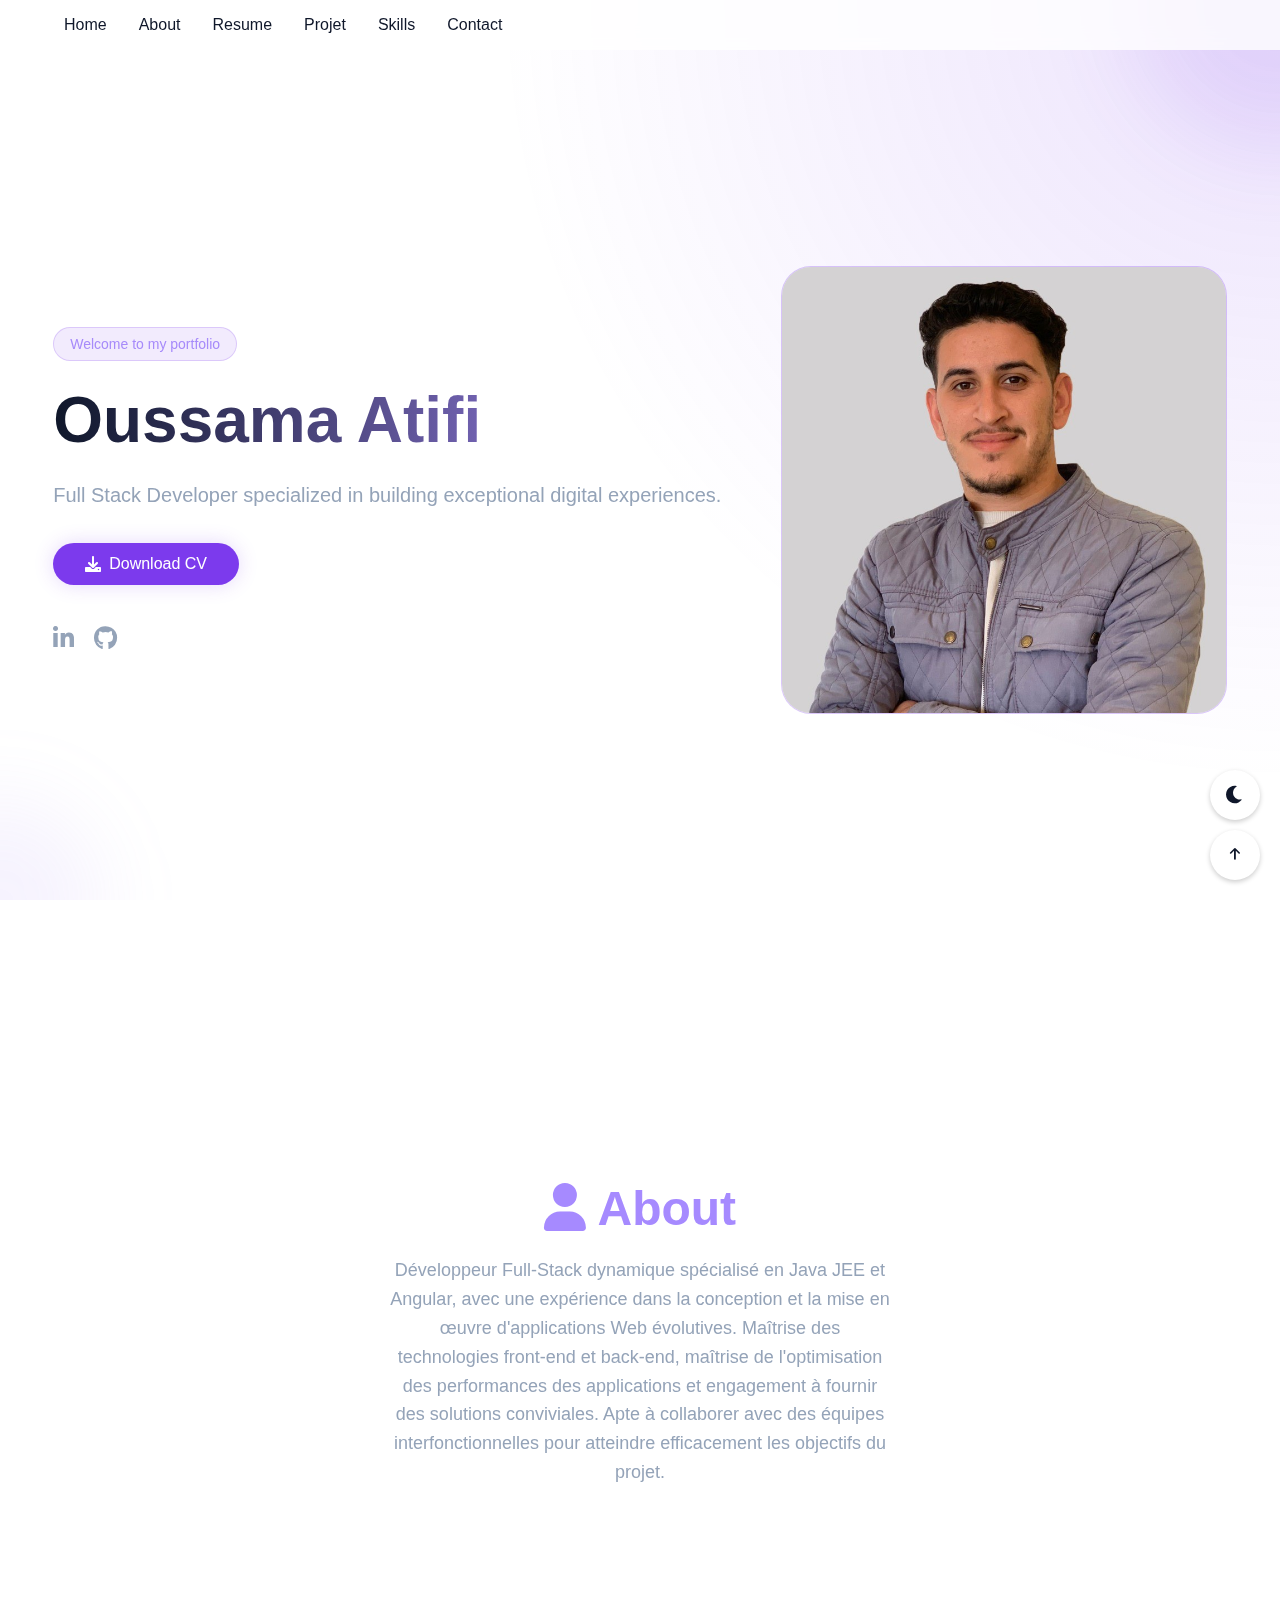
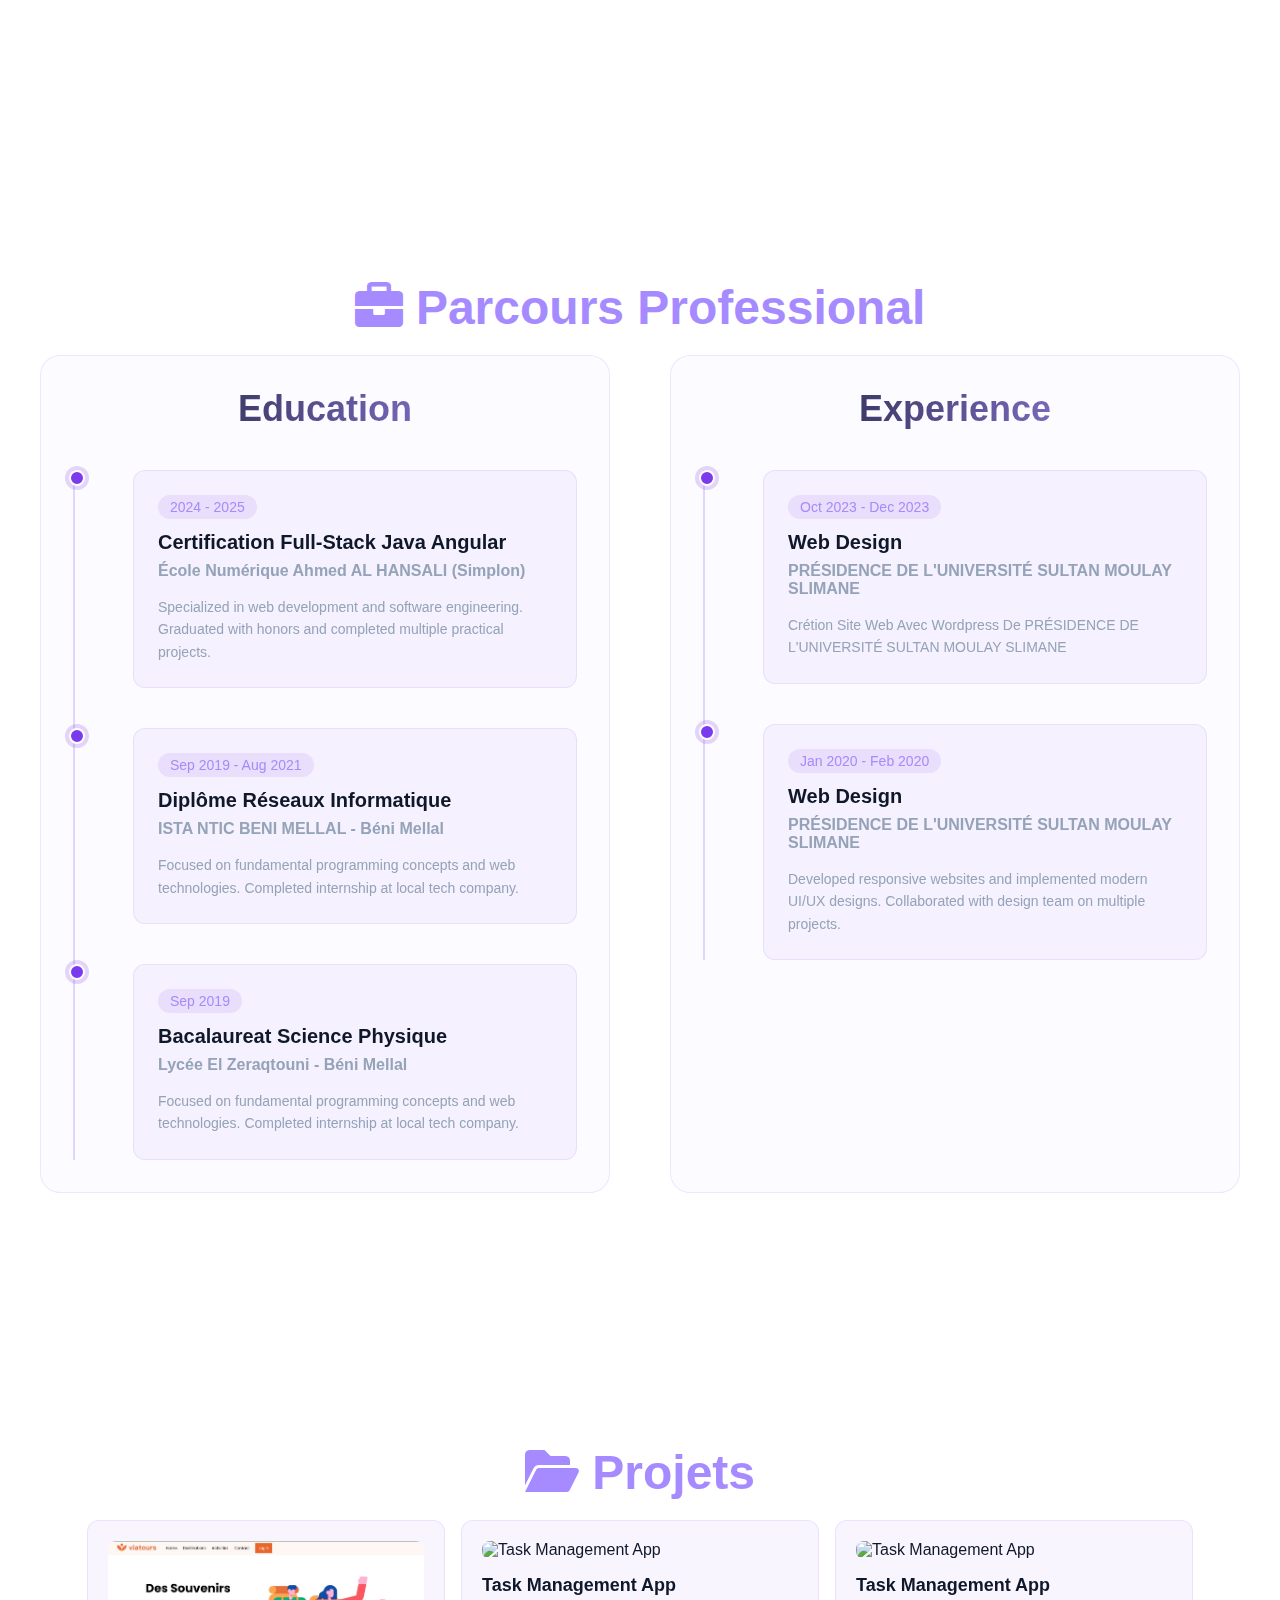
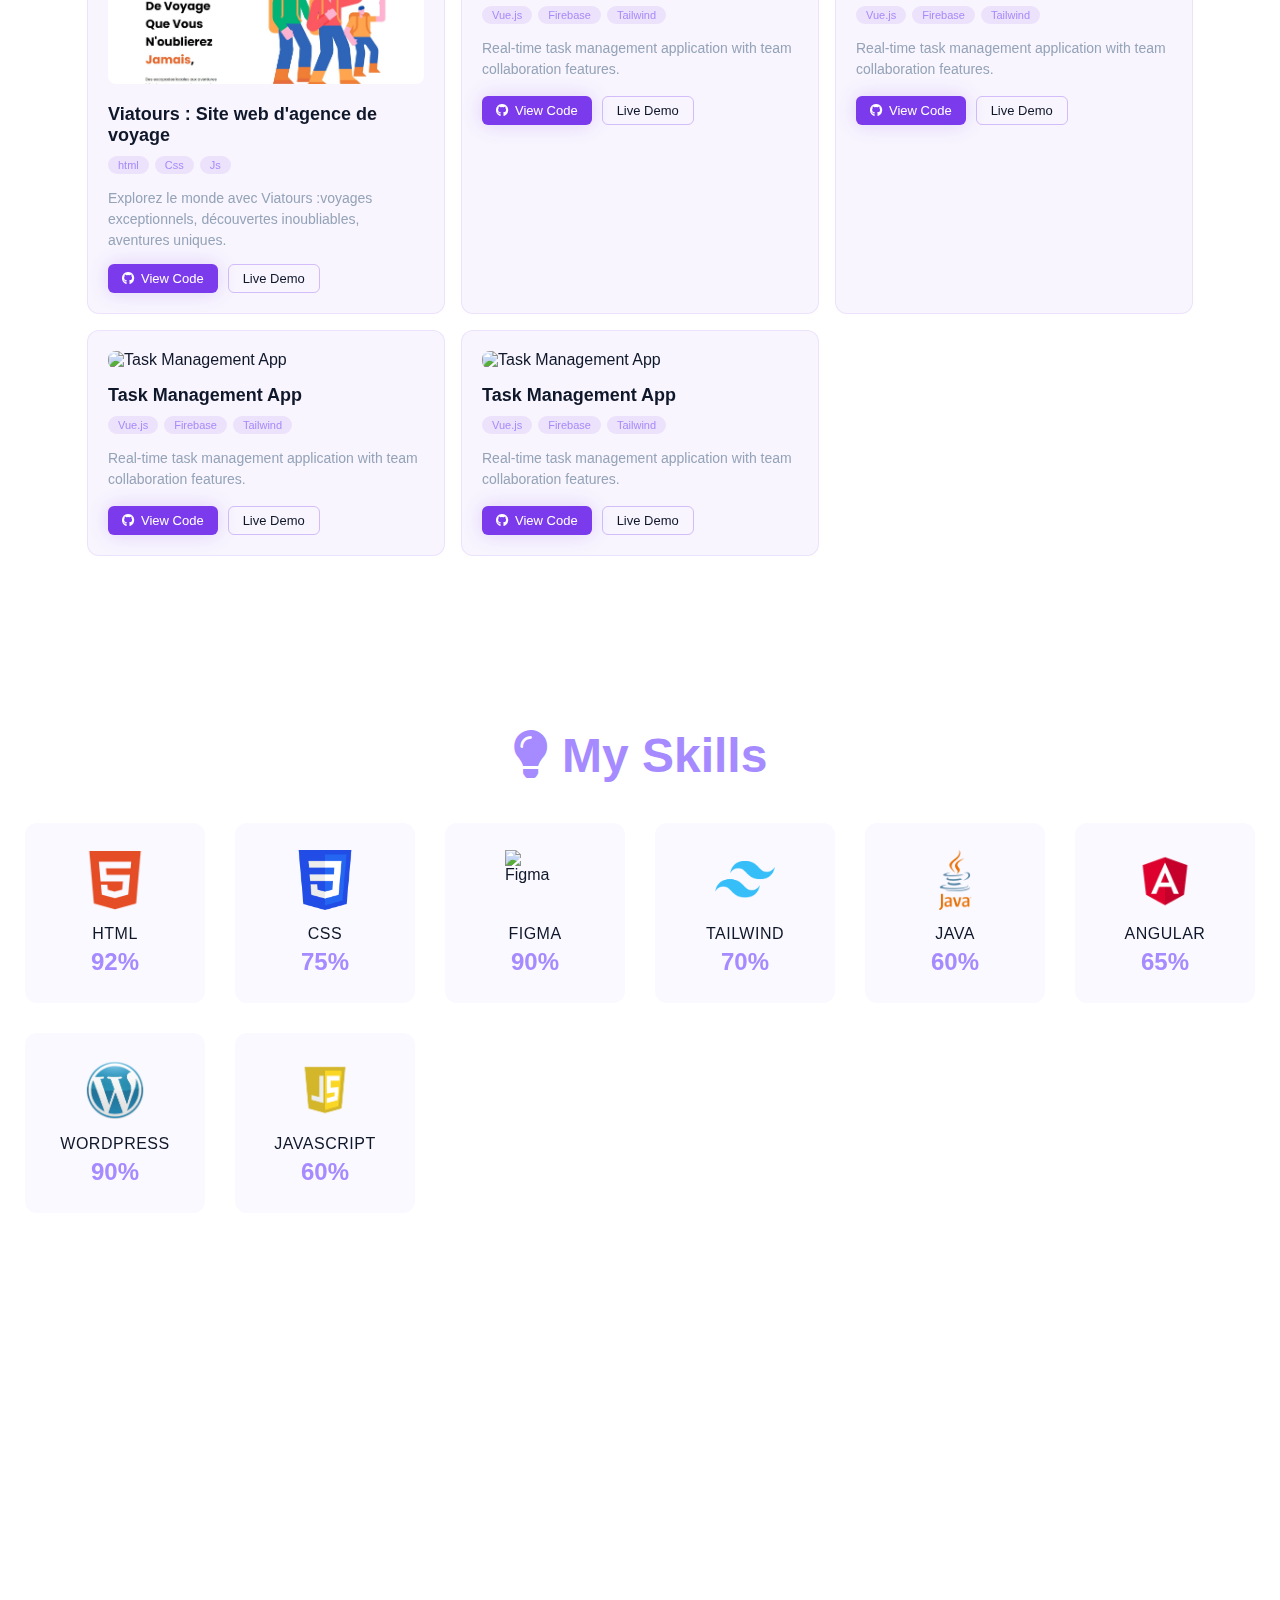
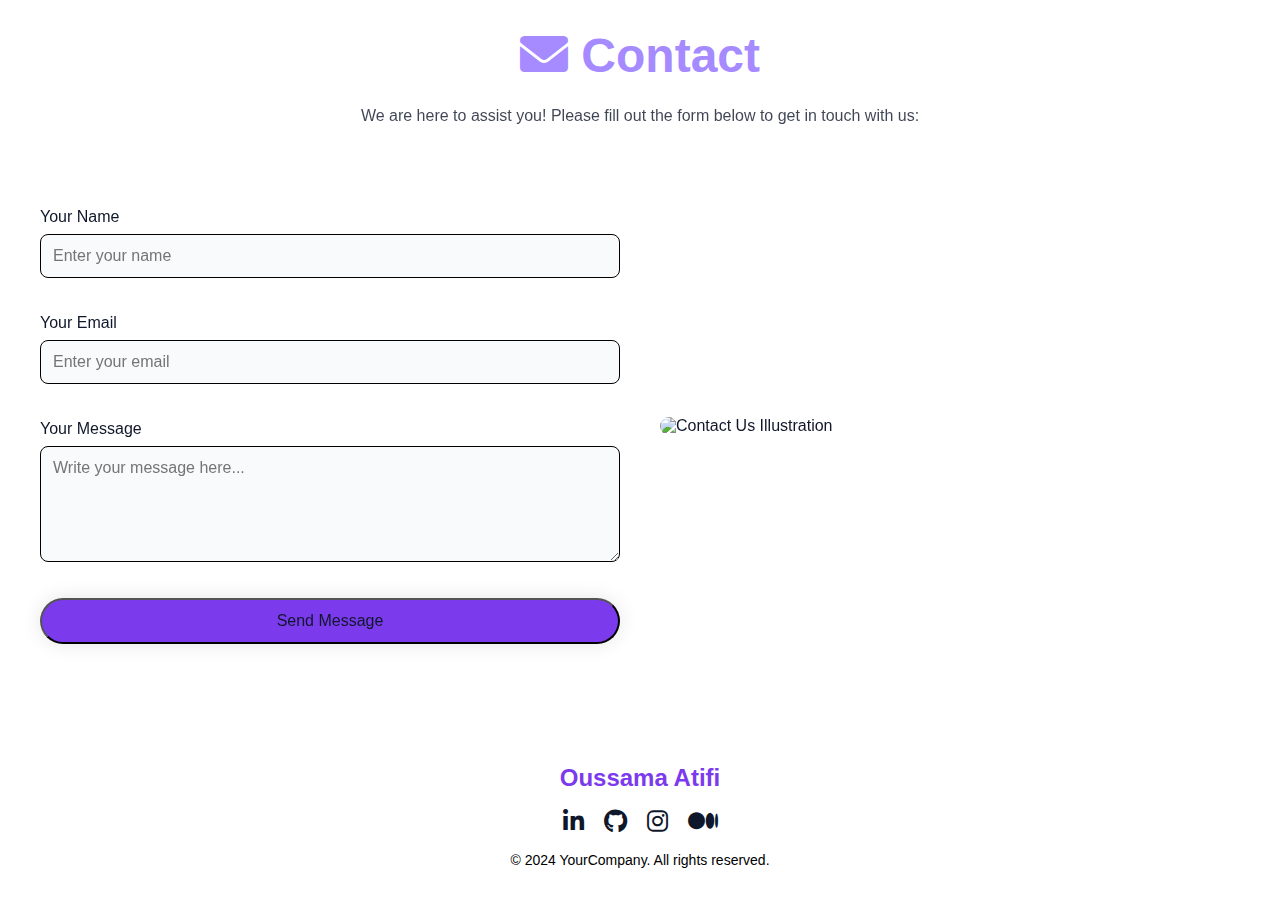
==== commit f027007c: "resolve error" ====
--- a/index.html
+++ b/index.html
@@ -6,7 +6,6 @@
     <meta name="viewport" content="width=device-width, initial-scale=1.0">
     <title>Oussama Atifi</title>
     <link rel="stylesheet" href="/assets/css/style.css">
-    <link rel="icon" type="image/x-icon" href="/assets/img/code.ico">
     <link href="https://cdnjs.cloudflare.com/ajax/libs/font-awesome/6.0.0/css/all.min.css" rel="stylesheet">
 
 </head>
@@ -29,6 +28,9 @@
                 <a href="#skills" class="nav-link">Skills</a>
                 <a href="#contact" class="nav-link">Contact</a>
             </div>
+
+            <!-- Theme Toggle -->
+            
         </nav>
     </header>
 
@@ -43,7 +45,7 @@
                 <h1 class="title">Oussama Atifi</h1>
                 <p class="domain">Full Stack Developer specialized in building exceptional digital experiences.</p>
                 <div class="actions">
-                    <a href="/assets/cv oussama.pdf" class="btn btn-primary">
+                    <a href="#" class="btn btn-primary">
                         <i class="fas fa-download"></i>
                         Download CV
                     </a>
@@ -73,7 +75,11 @@
                     </h2>
                 </div>
                 <p class="description">
-                    Développeur Full-Stack dynamique spécialisé en Java JEE et Angular, avec une expérience dans la conception et la mise en œuvre d'applications Web évolutives. Maîtrise des technologies front-end et back-end, maîtrise de l'optimisation des performances des applications et engagement à fournir des solutions conviviales. Apte à collaborer avec des équipes interfonctionnelles pour atteindre efficacement les objectifs du projet.
+                    Développeur Full-Stack dynamique spécialisé en Java JEE et Angular, avec une expérience dans la
+                    conception et la mise en œuvre d'applications Web évolutives. Maîtrise des technologies front-end et
+                    back-end, maîtrise de l'optimisation des performances des applications et engagement à fournir des
+                    solutions conviviales. Apte à collaborer avec des équipes interfonctionnelles pour atteindre
+                    efficacement les objectifs du projet.
                 </p>
             </div>
         </div>
@@ -130,7 +136,8 @@
                                 <span class="timeline-year">Oct 2023 - Dec 2023</span>
                                 <h3 class="timeline-title">Web Design</h3>
                                 <h4 class="timeline-subtitle">PRÉSIDENCE DE L'UNIVERSITÉ SULTAN MOULAY SLIMANE</h4>
-                                <p class="timeline-desc">Crétion Site Web Avec Wordpress De PRÉSIDENCE DE L'UNIVERSITÉ SULTAN MOULAY SLIMANE</p>
+                                <p class="timeline-desc">Crétion Site Web Avec Wordpress De PRÉSIDENCE DE L'UNIVERSITÉ
+                                    SULTAN MOULAY SLIMANE</p>
                             </div>
                         </div>
                         <div class="timeline-item">
@@ -159,8 +166,7 @@
                     </div>
                     <div class="projects-grid">
                         <div class="project-card">
-                            <img src="/assets/img/Capture d’écran 2024-11-19 233005.jpg"
-                                alt="E-Commerce Platform"
+                            <img src="/assets/img/Capture d’écran 2024-11-19 233005.jpg" alt="E-Commerce Platform"
                                 style="width: 100%; height: auto; border-radius: 8px; margin-bottom: 16px;">
                             <h3 class="project-title">Viatours : Site web d'agence de voyage</h3>
                             <div class="project-tags">
@@ -172,11 +178,13 @@
                                 découvertes inoubliables,
                                 aventures uniques.</p>
                             <div class="project-links">
-                                <a href="https://github.com/oussamaaatifi1/Viatours_group" class="project-btn btn-primary">
+                                <a href="https://github.com/oussamaaatifi1/Viatours_group"
+                                    class="project-btn btn-primary">
                                     <i class="fab fa-github"></i>
                                     View Code
                                 </a>
-                                <a href="https://oussamaaatifi1.github.io/Viatours_group/" class="project-btn btn-outline">Live Demo</a>
+                                <a href="https://oussamaaatifi1.github.io/Viatours_group/"
+                                    class="project-btn btn-outline">Live Demo</a>
                             </div>
                         </div>
 
@@ -200,6 +208,66 @@
                                 <a href="#" class="project-btn btn-outline">Live Demo</a>
                             </div>
                         </div>
+                        <div class="project-card">
+                            <img src="https://cdn1.dronahq.com/wp-content/uploads/2024/08/Dashboard-Image-Final.webp"
+                                alt="Task Management App"
+                                style="width: 100%; height: auto; border-radius: 8px; margin-bottom: 16px;">
+                            <h3 class="project-title">Task Management App</h3>
+                            <div class="project-tags">
+                                <span class="project-tag">Vue.js</span>
+                                <span class="project-tag">Firebase</span>
+                                <span class="project-tag">Tailwind</span>
+                            </div>
+                            <p class="project-desc">Real-time task management application with team collaboration
+                                features.</p>
+                            <div class="project-links">
+                                <a href="#" class="project-btn btn-primary">
+                                    <i class="fab fa-github"></i>
+                                    View Code
+                                </a>
+                                <a href="#" class="project-btn btn-outline">Live Demo</a>
+                            </div>
+                        </div>
+                        <div class="project-card">
+                            <img src="https://cdn1.dronahq.com/wp-content/uploads/2024/08/Dashboard-Image-Final.webp"
+                                alt="Task Management App"
+                                style="width: 100%; height: auto; border-radius: 8px; margin-bottom: 16px;">
+                            <h3 class="project-title">Task Management App</h3>
+                            <div class="project-tags">
+                                <span class="project-tag">Vue.js</span>
+                                <span class="project-tag">Firebase</span>
+                                <span class="project-tag">Tailwind</span>
+                            </div>
+                            <p class="project-desc">Real-time task management application with team collaboration
+                                features.</p>
+                            <div class="project-links">
+                                <a href="#" class="project-btn btn-primary">
+                                    <i class="fab fa-github"></i>
+                                    View Code
+                                </a>
+                                <a href="#" class="project-btn btn-outline">Live Demo</a>
+                            </div>
+                        </div>
+                        <div class="project-card">
+                            <img src="https://cdn1.dronahq.com/wp-content/uploads/2024/08/Dashboard-Image-Final.webp"
+                                alt="Task Management App"
+                                style="width: 100%; height: auto; border-radius: 8px; margin-bottom: 16px;">
+                            <h3 class="project-title">Task Management App</h3>
+                            <div class="project-tags">
+                                <span class="project-tag">Vue.js</span>
+                                <span class="project-tag">Firebase</span>
+                                <span class="project-tag">Tailwind</span>
+                            </div>
+                            <p class="project-desc">Real-time task management application with team collaboration
+                                features.</p>
+                            <div class="project-links">
+                                <a href="#" class="project-btn btn-primary">
+                                    <i class="fab fa-github"></i>
+                                    View Code
+                                </a>
+                                <a href="#" class="project-btn btn-outline">Live Demo</a>
+                            </div>
+                        </div>
                     </div>
                 </div>
             </div>
@@ -226,7 +294,7 @@
                 </div>
 
                 <div class="skill-card">
-                    <img src="/assets/img/figma-1-logo-png-transparent.png" alt="Figma" class="skill-icon">
+                    <img src="/img/figma-1-logo-png-transparent.png" alt="Figma" class="skill-icon">
                     <span class="skill-name">Figma</span>
                     <span class="skill-percentage">90%</span>
                 </div>
@@ -270,7 +338,7 @@
         </h2>
         <p class="subtitle">We are here to assist you! Please fill out the form below to get in touch with us:</p>
     </div>
-    <section class="contact-us" id="contact">
+    <section class="contact-us">
         <div class="container">
             <!-- Contact Us Form -->
             <div class="contact-form">
@@ -294,38 +362,38 @@
 
             <!-- Our Contact Information Section -->
             <div class="contact-info">
-                <img src="https://unblast.com/wp-content/uploads/2020/09/Contact-Us-Vector-Illustration-Part-02-1.jpg" alt="Contact Us Illustration" style="width: 100%; height: auto; border-radius: 10px;">
+                <img src="https://unblast.com/wp-content/uploads/2020/09/Contact-Us-Vector-Illustration-Part-02-1.jpg"
+                    alt="Contact Us Illustration" style="width: 100%; height: auto; border-radius: 10px;">
             </div>
         </div>
     </section>
     <footer class="footer">
         <div class="footer-content">
-          <!-- Name -->
-          <p class="footer-name">Oussama Atifi</p>
-      
-          <!-- Social Media Icons -->
-          <div class="social-icons">
-            <a href="https://www.linkedin.com/in/oussamaatifi/" target="_blank" class="social-icon linkedin">
-              <i class="fab fa-linkedin-in"></i>
-            </a>
-            <a href="https://github.com/oussamaaatifi1" target="_blank" class="social-icon github">
-              <i class="fab fa-github"></i>
-            </a>
-            <a href="https://www.instagram.com/atifii.oussama" target="_blank" class="social-icon instagram">
-              <i class="fab fa-instagram"></i>
-            </a>
-            <a href="https://medium.com/@oussamaatifi" target="_blank" class="social-icon medium">
-              <i class="fab fa-medium-m"></i>
-            </a>
-          </div>
-      
-          <!-- Copyright -->
-          <p class="footer-copyright">&copy; 2024 YourCompany. All rights reserved.</p>
-        </div>
-      </footer>
-      
-
-     <!-- New Floating Action Buttons -->
+            <!-- Name -->
+            <p class="footer-name">Oussama Atifi</p>
+
+            <!-- Social Media Icons -->
+            <div class="social-icons">
+                <a href="https://www.linkedin.com/in/oussamaatifi/" target="_blank" class="social-icon linkedin">
+                    <i class="fab fa-linkedin-in"></i>
+                </a>
+                <a href="https://github.com/oussamaaatifi1" target="_blank" class="social-icon github">
+                    <i class="fab fa-github"></i>
+                </a>
+                <a href="https://www.instagram.com/atifii.oussama" target="_blank" class="social-icon instagram">
+                    <i class="fab fa-instagram"></i>
+                </a>
+                <a href="https://medium.com/@oussamaatifi" target="_blank" class="social-icon medium">
+                    <i class="fab fa-medium-m"></i>
+                </a>
+            </div>
+
+            <!-- Copyright -->
+            <p class="footer-copyright">&copy; 2024 YourCompany. All rights reserved.</p>
+        </div>
+    </footer>
+
+    <!-- New Floating Action Buttons -->
     <div class="floating-actions">
         <!-- Dark Mode Toggle -->
         <button class="theme-toggle" aria-label="Toggle theme">
@@ -394,6 +462,6 @@
     </script>
 
 
-    
 </body>
+
 </html>--- a/assets/css/style.css
+++ b/assets/css/style.css
@@ -2,10 +2,10 @@
     margin: 0;
     padding: 0;
     box-sizing: border-box;
-    font-family: 'Inter', sans-serif;
-}
-
-:root {
+    font-family: "Inter", sans-serif;
+  }
+  
+  :root {
     --bg-color: #ffffff;
     --text-color: #0f172a;
     --nav-bg: rgba(255, 255, 255, 0.8);
@@ -23,19 +23,18 @@
     --secondary-color: #334155; /* Keep this for dark mode */
     --input-bg: #1e293b;
     --box-shadow: rgba(0, 0, 0, 0.5);
-}
-  
-
-body {
-  background: var(--bg-color);
-  color: var(--text-color);
-  overflow-x: hidden;
-  font-family: "Arial", sans-serif;
-  transition: background-color 0.3s ease, color 0.3s ease;
-}
-
-/* Header Styles */
-.header {
+  }
+  
+  body {
+    background: var(--bg-color);
+    color: var(--text-color);
+    overflow-x: hidden;
+    font-family: "Arial", sans-serif;
+    transition: background-color 0.3s ease, color 0.3s ease;
+  }
+  
+  /* Header Styles */
+  .header {
     position: fixed;
     top: 0;
     left: 0;
@@ -44,9 +43,9 @@
     backdrop-filter: blur(10px);
     background: var(--nav-bg);
     transition: background-color 0.3s ease;
-}
-
-.nav-container {
+  }
+  
+  .nav-container {
     max-width: 1200px;
     margin: 0 auto;
     padding: 1rem 24px;
@@ -54,27 +53,27 @@
     justify-content: space-between;
     align-items: center;
     position: relative;
-}
-
-.nav-links {
+  }
+  
+  .nav-links {
     display: flex;
     gap: 2rem;
     align-items: center;
     transition: max-height 0.3s ease;
-}
-
-.nav-link {
+  }
+  
+  .nav-link {
     color: var(--text-color);
     text-decoration: none;
     font-weight: 500;
     transition: color 0.3s ease;
-}
-
-.nav-link:hover {
+  }
+  
+  .nav-link:hover {
     color: var(--highlight-color);
-}
-
-.theme-toggle {
+  }
+  
+  .theme-toggle {
     background: none;
     border: none;
     color: var(--text-color);
@@ -82,24 +81,24 @@
     padding: 0.5rem;
     font-size: 1.25rem;
     transition: color 0.3s ease;
-}
-
-.theme-toggle:hover {
+  }
+  
+  .theme-toggle:hover {
     color: var(--highlight-color);
-}
-
-/* Mega Menu for Mobile */
-.menu-toggle {
+  }
+  
+  /* Mega Menu for Mobile */
+  .menu-toggle {
     display: none;
     background: none;
     border: none;
     color: var(--text-color);
     cursor: pointer;
     font-size: 1.5rem;
-}
-
-/* Hidden Mega Menu */
-.nav-links.mobile {
+  }
+  
+  /* Hidden Mega Menu */
+  .nav-links.mobile {
     display: none;
     flex-direction: column;
     max-height: 0;
@@ -111,49 +110,48 @@
     width: 100%;
     z-index: 1000;
     box-shadow: 0 4px 6px rgba(0, 0, 0, 0.1);
-}
-
-.nav-links.mobile.active {
+  }
+  
+  .nav-links.mobile.active {
     display: flex;
     max-height: 300px; /* Adjust this value as needed */
     padding: 1rem;
-}
-
-/* Responsive Design */
-@media (max-width: 768px) {
+  }
+  
+  /* Responsive Design */
+  @media (max-width: 768px) {
     .menu-toggle {
-        display: block;
-    }
-
+      display: block;
+    }
+  
     .nav-links {
-        display: none; /* Hide by default for mobile */
-    }
-
+      display: none; /* Hide by default for mobile */
+    }
+  
     .nav-links.mobile {
-        display: flex; /* Flex behavior for mobile menu */
-    }
-
+      display: flex; /* Flex behavior for mobile menu */
+    }
+  
     .nav-links.mobile.active {
-        display: flex;
-    }
-}
-
-
-/* General styles */
-.hero {
+      display: flex;
+    }
+  }
+  
+  /* General styles */
+  .hero {
     min-height: 100vh;
     position: relative;
     padding: 80px 24px 0;
     display: flex;
     align-items: center;
     background: radial-gradient(
-        circle at top right,
-        rgba(124, 58, 237, 0.15),
-        transparent 50%
+      circle at top right,
+      rgba(124, 58, 237, 0.15),
+      transparent 50%
     );
-}
-
-.noise {
+  }
+  
+  .noise {
     position: fixed;
     top: 0;
     left: 0;
@@ -161,9 +159,9 @@
     height: 100%;
     opacity: 0.05;
     pointer-events: none;
-}
-
-.container {
+  }
+  
+  .container {
     max-width: 1200px;
     margin: 0 auto;
     display: grid;
@@ -171,14 +169,14 @@
     gap: 60px;
     align-items: center;
     position: relative;
-}
-
-.content {
+  }
+  
+  .content {
     position: relative;
     z-index: 1;
-}
-
-.badge {
+  }
+  
+  .badge {
     display: inline-block;
     padding: 8px 16px;
     background: #7c3aed1a;
@@ -188,31 +186,31 @@
     font-size: 14px;
     margin-bottom: 24px;
     backdrop-filter: blur(10px);
-}
-
-.title {
+  }
+  
+  .title {
     font-size: 64px;
     line-height: 1.1;
     margin-bottom: 24px;
     background: linear-gradient(to right, var(--text-color), #a78bfa);
     -webkit-background-clip: text;
     -webkit-text-fill-color: transparent;
-}
-
-.domain {
+  }
+  
+  .domain {
     font-size: 20px;
     color: #94a3b8;
     margin-bottom: 32px;
     line-height: 1.6;
-}
-
-.actions {
+  }
+  
+  .actions {
     display: flex;
     gap: 16px;
     margin-bottom: 40px;
-}
-
-.btn {
+  }
+  
+  .btn {
     padding: 12px 32px;
     border-radius: 100px;
     font-weight: 500;
@@ -222,41 +220,41 @@
     display: inline-flex;
     align-items: center;
     gap: 8px;
-}
-
-.btn-primary {
+  }
+  
+  .btn-primary {
     background: #7c3aed;
     color: white;
     box-shadow: 0 0 20px rgba(124, 58, 237, 0.2);
-}
-
-.btn-primary:hover {
+  }
+  
+  .btn-primary:hover {
     background: #6d28d9;
     transform: translateY(-2px);
-}
-
-.social-links {
+  }
+  
+  .social-links {
     display: flex;
     gap: 20px;
-}
-
-.social-link {
+  }
+  
+  .social-link {
     color: #94a3b8;
     font-size: 24px;
     transition: all 0.3s ease;
-}
-
-.social-link:hover {
+  }
+  
+  .social-link:hover {
     color: var(--text-color);
     transform: translateY(-2px);
-}
-
-.image-section {
+  }
+  
+  .image-section {
     position: relative;
     max-width: 100%;
-}
-
-.image-wrapper {
+  }
+  
+  .image-wrapper {
     position: relative;
     width: 100%;
     padding-top: 100%;
@@ -264,18 +262,18 @@
     overflow: hidden;
     background: rgba(124, 58, 237, 0.1);
     border: 1px solid rgba(124, 58, 237, 0.2);
-}
-
-.profile-image {
+  }
+  
+  .profile-image {
     position: absolute;
     top: 0;
     left: 0;
     width: 100%;
     height: 100%;
     object-fit: cover;
-}
-
-.floating-shapes {
+  }
+  
+  .floating-shapes {
     position: absolute;
     top: 0;
     left: 0;
@@ -283,249 +281,256 @@
     height: 100%;
     pointer-events: none;
     z-index: -1;
-}
-
-.shape {
+  }
+  
+  .shape {
     position: absolute;
     border-radius: 50%;
     background: rgba(124, 58, 237, 0.1);
     filter: blur(40px);
-}
-
-.shape-1 {
+  }
+  
+  .shape-1 {
     width: 300px;
     height: 300px;
     top: -150px;
     right: -150px;
-}
-
-.shape-2 {
+  }
+  
+  .shape-2 {
     width: 200px;
     height: 200px;
     bottom: -100px;
     left: -100px;
     background: rgba(167, 139, 250, 0.1);
-}
-
-@keyframes float {
-    0% { transform: translateY(0px); }
-    50% { transform: translateY(-20px); }
-    100% { transform: translateY(0px); }
-}
-
-.image-wrapper {
+  }
+  
+  @keyframes float {
+    0% {
+      transform: translateY(0px);
+    }
+    50% {
+      transform: translateY(-20px);
+    }
+    100% {
+      transform: translateY(0px);
+    }
+  }
+  
+  .image-wrapper {
     animation: float 6s ease-in-out infinite;
-}
-
-/* Responsive styles */
-@media (max-width: 1024px) {
+  }
+  
+  /* Responsive styles */
+  @media (max-width: 1024px) {
     .container {
-        grid-template-columns: 1fr;
-        text-align: center;
-        gap: 40px;
-    }
-
+      grid-template-columns: 1fr;
+      text-align: center;
+      gap: 40px;
+    }
+  
     .title {
-        font-size: 48px;
-    }
-
-    .actions, .social-links {
-        justify-content: center;
-    }
-
+      font-size: 48px;
+    }
+  
+    .actions,
+    .social-links {
+      justify-content: center;
+    }
+  
     .image-section {
-        max-width: 400px;
-        margin: 0 auto;
-    }
-}
-
-@media (max-width: 640px) {
+      max-width: 400px;
+      margin: 0 auto;
+    }
+  }
+  
+  @media (max-width: 640px) {
     .hero {
-        padding-top: 100px;
-        padding-bottom: 60px;
-        flex-direction: column;
-        align-items: center;
-        text-align: center;
-    }
-
+      padding-top: 100px;
+      padding-bottom: 60px;
+      flex-direction: column;
+      align-items: center;
+      text-align: center;
+    }
+  
     .container {
-        padding: 0 16px;
-    }
-
+      padding: 0 16px;
+    }
+  
     .title {
-        font-size: 36px;
-        margin-bottom: 16px;
-    }
-
+      font-size: 36px;
+      margin-bottom: 16px;
+    }
+  
     .domain {
-        font-size: 16px;
-        margin-bottom: 24px;
-    }
-
+      font-size: 16px;
+      margin-bottom: 24px;
+    }
+  
     .actions {
-        flex-direction: column;
-        max-width: 300px;
-        margin: 0 auto 40px;
-        gap: 12px;
-    }
-
+      flex-direction: column;
+      max-width: 300px;
+      margin: 0 auto 40px;
+      gap: 12px;
+    }
+  
     .btn {
-        width: 100%;
-        justify-content: center;
-    }
-
+      width: 100%;
+      justify-content: center;
+    }
+  
     .social-links {
-        gap: 12px;
-    }
-
-    .shape-1, .shape-2 {
-        display: none;
-    }
-
+      gap: 12px;
+    }
+  
+    .shape-1,
+    .shape-2 {
+      display: none;
+    }
+  
     .image-section {
-        max-width: 280px;
-        margin: 0 auto;
-    }
-}
-
-
-.about {
-padding: 80px 24px;
-background: var(--bg-color);
-display: flex;
-justify-content: center;
-align-items: center;
-height: 100vh;
-}
-
-.about .container {
-max-width: 1200px;
-display: flex;
-justify-content: center;
-align-items: center;
-gap: 60px;
-width: 100%;
-}
-
-.about .content {
-max-width: 500px;
-text-align: center;
-}
-
-.about .title {
-font-size: 48px;
-margin-bottom: 24px;
-background: linear-gradient(to right, var(--text-color), #a78bfa);
--webkit-background-clip: text;
--webkit-text-fill-color: transparent;
-}
-
-.about .description {
-font-size: 18px;
-color: #94a3b8;
-margin-bottom: 32px;
-line-height: 1.6;
-}
-
-.about .actions {
-display: flex;
-gap: 16px;
-justify-content: center;
-}
-
-.about .btn {
-padding: 12px 32px;
-border-radius: 100px;
-font-weight: 500;
-font-size: 16px;
-transition: all 0.3s ease;
-text-decoration: none;
-display: inline-flex;
-align-items: center;
-gap: 8px;
-}
-
-.about .btn-primary {
-background: #7c3aed;
-color: white;
-box-shadow: 0 0 20px rgba(124, 58, 237, 0.2);
-}
-
-.about .btn-primary:hover {
-background: #6d28d9;
-transform: translateY(-2px);
-}
-
-@media (max-width: 1024px) {
-.about .container {
-flex-direction: column;
-gap: 40px;
-text-align: center;
-}
-
-.about .title {
-font-size: 36px;
-}
-
-.about .actions {
-justify-content: center;
-}
-}
-
-@media (max-width: 640px) {
-.about .title {
-font-size: 28px;
-}
-
-.about .description {
-font-size: 16px;
-}
-
-.about .actions {
-flex-direction: column;
-max-width: 300px;
-margin: 0 auto;
-}
-
-.about .btn {
-width: 100%;
-justify-content: center;
-}
-}
-.about .timeline-section {
-margin-bottom: 40px;
-}
-
-.about .title {
-font-size: 36px;
-margin-bottom: 16px;
-background: linear-gradient(to right, var(--text-color), #a78bfa);
--webkit-background-clip: text;
--webkit-text-fill-color: transparent;
-}
-
-/* Base Styles */
-.timeline-section {
+      max-width: 280px;
+      margin: 0 auto;
+    }
+  }
+  
+  .about {
+    padding: 80px 24px;
+    background: var(--bg-color);
+    display: flex;
+    justify-content: center;
+    align-items: center;
+    height: 100vh;
+  }
+  
+  .about .container {
+    max-width: 1200px;
+    display: flex;
+    justify-content: center;
+    align-items: center;
+    gap: 60px;
+    width: 100%;
+  }
+  
+  .about .content {
+    max-width: 500px;
+    text-align: center;
+  }
+  
+  .about .title {
+    font-size: 48px;
+    margin-bottom: 24px;
+    background: linear-gradient(to right, var(--text-color), #a78bfa);
+    -webkit-background-clip: text;
+    -webkit-text-fill-color: transparent;
+  }
+  
+  .about .description {
+    font-size: 18px;
+    color: #94a3b8;
+    margin-bottom: 32px;
+    line-height: 1.6;
+  }
+  
+  .about .actions {
+    display: flex;
+    gap: 16px;
+    justify-content: center;
+  }
+  
+  .about .btn {
+    padding: 12px 32px;
+    border-radius: 100px;
+    font-weight: 500;
+    font-size: 16px;
+    transition: all 0.3s ease;
+    text-decoration: none;
+    display: inline-flex;
+    align-items: center;
+    gap: 8px;
+  }
+  
+  .about .btn-primary {
+    background: #7c3aed;
+    color: white;
+    box-shadow: 0 0 20px rgba(124, 58, 237, 0.2);
+  }
+  
+  .about .btn-primary:hover {
+    background: #6d28d9;
+    transform: translateY(-2px);
+  }
+  
+  @media (max-width: 1024px) {
+    .about .container {
+      flex-direction: column;
+      gap: 40px;
+      text-align: center;
+    }
+  
+    .about .title {
+      font-size: 36px;
+    }
+  
+    .about .actions {
+      justify-content: center;
+    }
+  }
+  
+  @media (max-width: 640px) {
+    .about .title {
+      font-size: 28px;
+    }
+  
+    .about .description {
+      font-size: 16px;
+    }
+  
+    .about .actions {
+      flex-direction: column;
+      max-width: 300px;
+      margin: 0 auto;
+    }
+  
+    .about .btn {
+      width: 100%;
+      justify-content: center;
+    }
+  }
+  .about .timeline-section {
+    margin-bottom: 40px;
+  }
+  
+  .about .title {
+    font-size: 36px;
+    margin-bottom: 16px;
+    background: linear-gradient(to right, var(--text-color), #a78bfa);
+    -webkit-background-clip: text;
+    -webkit-text-fill-color: transparent;
+  }
+  
+  /* Base Styles */
+  .timeline-section {
     min-height: 100vh;
     padding: 80px 24px;
     background: var(--bg-color);
     display: flex;
     align-items: center;
-}
-
-.timeline-container {
+  }
+  
+  .timeline-container {
     max-width: 1200px;
     margin: 0 auto;
     width: 100%;
-}
-
-.timeline-wrapper {
+  }
+  
+  .timeline-wrapper {
     display: flex;
     gap: 60px;
     margin-bottom: 60px;
-}
-
-.timeline-block {
+  }
+  
+  .timeline-block {
     flex: 1;
     position: relative;
     background: rgba(124, 58, 237, 0.02);
@@ -533,43 +538,43 @@
     padding: 32px;
     border: 1px solid rgba(124, 58, 237, 0.1);
     backdrop-filter: blur(10px);
-}
-
-.section-title {
+  }
+  
+  .section-title {
     font-size: 36px;
     margin-bottom: 40px;
     text-align: center;
     background: linear-gradient(to right, var(--text-color), #a78bfa);
     -webkit-background-clip: text;
     -webkit-text-fill-color: transparent;
-}
-
-.timeline {
+  }
+  
+  .timeline {
     position: relative;
     padding-left: 40px;
-}
-
-.timeline::before {
-    content: '';
+  }
+  
+  .timeline::before {
+    content: "";
     position: absolute;
     left: 0;
     top: 0;
     height: 100%;
     width: 2px;
     background: rgba(124, 58, 237, 0.2);
-}
-
-.timeline-item {
+  }
+  
+  .timeline-item {
     position: relative;
     margin-bottom: 40px;
-}
-
-.timeline-item:last-child {
+  }
+  
+  .timeline-item:last-child {
     margin-bottom: 0;
-}
-
-.timeline-item::before {
-    content: '';
+  }
+  
+  .timeline-item::before {
+    content: "";
     position: absolute;
     left: -44px;
     top: 0;
@@ -579,9 +584,9 @@
     background: #7c3aed;
     border: 2px solid var(--bg-color);
     box-shadow: 0 0 0 4px rgba(124, 58, 237, 0.2);
-}
-
-.timeline-content {
+  }
+  
+  .timeline-content {
     background: rgba(124, 58, 237, 0.05);
     border: 1px solid rgba(124, 58, 237, 0.1);
     border-radius: 12px;
@@ -589,13 +594,13 @@
     transition: transform 0.3s ease;
     max-width: 600px;
     margin-left: 20px;
-}
-
-.timeline-content:hover {
+  }
+  
+  .timeline-content:hover {
     transform: translateY(-5px);
-}
-
-.timeline-year {
+  }
+  
+  .timeline-year {
     display: inline-block;
     padding: 4px 12px;
     background: rgba(124, 58, 237, 0.1);
@@ -603,214 +608,214 @@
     color: #a78bfa;
     font-size: 14px;
     margin-bottom: 12px;
-}
-
-.timeline-title {
+  }
+  
+  .timeline-title {
     color: var(--text-color);
     font-size: 20px;
     font-weight: 600;
     margin-bottom: 8px;
-}
-
-.timeline-subtitle {
+  }
+  
+  .timeline-subtitle {
     color: #94a3b8;
     font-size: 16px;
     margin-bottom: 16px;
-}
-
-.timeline-desc {
+  }
+  
+  .timeline-desc {
     color: #94a3b8;
     font-size: 14px;
     line-height: 1.6;
-}
-
-/* Responsive Styles */
-@media (max-width: 768px) {
+  }
+  
+  /* Responsive Styles */
+  @media (max-width: 768px) {
     .timeline-wrapper {
-        flex-direction: column;
-        gap: 40px;
-    }
-
+      flex-direction: column;
+      gap: 40px;
+    }
+  
     .timeline-block {
-        padding: 20px;
-    }
-
+      padding: 20px;
+    }
+  
     .timeline-content {
-        max-width: 100%; /* Ensures it adapts to the screen width */
-        margin-left: 0; /* Aligns items properly for mobile */
-        padding: 16px; /* Slightly reduce padding for better fit */
-    }
-
+      max-width: 100%; /* Ensures it adapts to the screen width */
+      margin-left: 0; /* Aligns items properly for mobile */
+      padding: 16px; /* Slightly reduce padding for better fit */
+    }
+  
     .timeline-item::before {
-        left: -20px; /* Adjust bullet position for mobile screens */
-    }
-
+      left: -20px; /* Adjust bullet position for mobile screens */
+    }
+  
     .timeline {
-        padding-left: 20px; /* Reduce the timeline left padding */
-    }
-
+      padding-left: 20px; /* Reduce the timeline left padding */
+    }
+  
     .section-title {
-        font-size: 24px; /* Adjust title size for smaller screens */
-        margin-bottom: 24px;
-    }
-
+      font-size: 24px; /* Adjust title size for smaller screens */
+      margin-bottom: 24px;
+    }
+  
     .timeline-year {
-        font-size: 12px; /* Adjust year badge size */
-    }
-
+      font-size: 12px; /* Adjust year badge size */
+    }
+  
     .timeline-title {
-        font-size: 18px;
-    }
-
+      font-size: 18px;
+    }
+  
     .timeline-subtitle {
-        font-size: 14px;
-    }
-
+      font-size: 14px;
+    }
+  
     .timeline-desc {
-        font-size: 12px;
-    }
-}
-
-@media (max-width: 480px) {
+      font-size: 12px;
+    }
+  }
+  
+  @media (max-width: 480px) {
     .timeline-section {
-        padding: 40px 12px; /* Reduce padding for very small devices */
-    }
-
+      padding: 40px 12px; /* Reduce padding for very small devices */
+    }
+  
     .timeline-content {
-        padding: 16px;
-    }
-
+      padding: 16px;
+    }
+  
     .timeline-item::before {
-        left: -15px; /* Fine-tune bullet alignment */
-    }
-
+      left: -15px; /* Fine-tune bullet alignment */
+    }
+  
     .section-title {
-        font-size: 20px;
-    }
-
+      font-size: 20px;
+    }
+  
     .timeline-year {
-        font-size: 10px;
-    }
-
+      font-size: 10px;
+    }
+  
     .timeline-title {
-        font-size: 16px;
-    }
-
+      font-size: 16px;
+    }
+  
     .timeline-subtitle {
-        font-size: 12px;
-    }
-
+      font-size: 12px;
+    }
+  
     .timeline-desc {
-        font-size: 11px;
-    }
-}
-
-/* Base Styles */
-.portfolio-section {
+      font-size: 11px;
+    }
+  }
+  
+  /* Base Styles */
+  .portfolio-section {
     min-height: 100vh;
     padding: 80px 24px;
     display: flex;
     align-items: center;
-}
-
-.main-container {
+  }
+  
+  .main-container {
     max-width: 1200px;
     margin: 0 auto;
     width: 100%;
-}
-
-.sections-wrapper {
+  }
+  
+  .sections-wrapper {
     display: flex;
     gap: 40px;
     margin-bottom: 60px;
-}
-
-.section-block {
+  }
+  
+  .section-block {
     flex: 1;
     position: relative;
     border-radius: 20px;
     padding: 32px;
     backdrop-filter: blur(10px);
-}
-
-.section-title {
+  }
+  
+  .section-title {
     font-size: 36px;
     margin-bottom: 40px;
     text-align: center;
     background: linear-gradient(to right, var(--text-color), #a78bfa);
     -webkit-background-clip: text;
     -webkit-text-fill-color: transparent;
-}
-
-/* Project Cards Styles */
-.projects-grid {
+  }
+  
+  /* Project Cards Styles */
+  .projects-grid {
     display: grid;
     grid-template-columns: repeat(3, 1fr); /* Three columns fixed */
     gap: 16px; /* Compact gap between cards */
     max-width: 1200px;
     margin: 0 auto;
     padding: 0 15px;
-}
-
-.project-card {
+  }
+  
+  .project-card {
     background: rgba(124, 58, 237, 0.05);
     border: 1px solid rgba(124, 58, 237, 0.1);
     border-radius: 12px;
     padding: 20px;
     transition: all 0.3s ease;
     width: 100%;
-}
-
-.project-card:hover {
+  }
+  
+  .project-card:hover {
     transform: translateY(-5px);
     box-shadow: 0 10px 20px rgba(124, 58, 237, 0.1);
-}
-
-.project-card img {
+  }
+  
+  .project-card img {
     width: 100%;
     height: 200px;
     object-fit: cover;
     border-radius: 8px;
     margin-bottom: 16px;
-}
-
-.project-title {
+  }
+  
+  .project-title {
     color: var(--text-color);
     font-size: 18px;
     font-weight: 600;
     margin-bottom: 10px;
-}
-
-.project-tags {
+  }
+  
+  .project-tags {
     display: flex;
     gap: 6px;
     flex-wrap: wrap;
     margin-bottom: 14px;
-}
-
-.project-tag {
+  }
+  
+  .project-tag {
     padding: 3px 10px;
     background: rgba(124, 58, 237, 0.1);
     border-radius: 100px;
     color: #a78bfa;
     font-size: 11px;
-}
-
-.project-desc {
+  }
+  
+  .project-desc {
     color: #94a3b8;
     font-size: 14px;
     line-height: 1.5;
     margin-bottom: 16px;
     max-height: 60px;
     overflow: hidden;
-}
-
-.project-links {
+  }
+  
+  .project-links {
     display: flex;
     gap: 10px;
-}
-
-.project-btn {
+  }
+  
+  .project-btn {
     padding: 6px 14px;
     border-radius: 6px;
     font-size: 13px;
@@ -820,117 +825,117 @@
     align-items: center;
     gap: 6px;
     transition: all 0.3s ease;
-}
-
-.btn-primary {
+  }
+  
+  .btn-primary {
     background: #7c3aed;
     color: white;
-}
-
-.btn-outline {
+  }
+  
+  .btn-outline {
     border: 1px solid rgba(124, 58, 237, 0.3);
     color: var(--text-color);
-}
-
-.btn-primary:hover {
+  }
+  
+  .btn-primary:hover {
     background: #6d28d9;
-}
-
-.btn-outline:hover {
+  }
+  
+  .btn-outline:hover {
     border-color: #7c3aed;
     background: rgba(124, 58, 237, 0.1);
-}
-
-/* Responsive Styles */
-@media (max-width: 1024px) {
+  }
+  
+  /* Responsive Styles */
+  @media (max-width: 1024px) {
     .projects-grid {
-        grid-template-columns: repeat(2, 1fr); /* Two columns on medium screens */
-        gap: 20px; /* Adjust gap for better spacing */
-    }
-}
-
-@media (max-width: 768px) {
+      grid-template-columns: repeat(2, 1fr); /* Two columns on medium screens */
+      gap: 20px; /* Adjust gap for better spacing */
+    }
+  }
+  
+  @media (max-width: 768px) {
     .projects-grid {
-        grid-template-columns: 1fr; /* Single column on smaller screens */
-        max-width: 600px;
-        margin: 0 auto; /* Center the grid for smaller screens */
-    }
-
+      grid-template-columns: 1fr; /* Single column on smaller screens */
+      max-width: 600px;
+      margin: 0 auto; /* Center the grid for smaller screens */
+    }
+  
     .project-card {
-        padding: 16px;
-    }
-}
-
-@media (max-width: 480px) {
+      padding: 16px;
+    }
+  }
+  
+  @media (max-width: 480px) {
     .projects-grid {
-        grid-template-columns: 1fr; /* Maintain single column for smaller mobile screens */
-        gap: 12px; /* Smaller gap for tight spaces */
-        max-width: 100%; /* Full-width for extra small screens */
-        padding: 0 10px;
-    }
-
+      grid-template-columns: 1fr; /* Maintain single column for smaller mobile screens */
+      gap: 12px; /* Smaller gap for tight spaces */
+      max-width: 100%; /* Full-width for extra small screens */
+      padding: 0 10px;
+    }
+  
     .project-card img {
-        height: 160px; /* Reduce image height for mobile screens */
-    }
-
+      height: 160px; /* Reduce image height for mobile screens */
+    }
+  
     .project-title {
-        font-size: 16px; /* Adjust font size for smaller screens */
-    }
-
+      font-size: 16px; /* Adjust font size for smaller screens */
+    }
+  
     .project-desc {
-        font-size: 12px; /* Smaller text for descriptions */
-    }
-
-    .btn-primary, .btn-outline {
-        font-size: 12px; /* Adjust button font size for mobile */
-        padding: 4px 10px;
-    }
-}
-
-/* Section Wrapper Adjustments for All Screens */
-@media (max-width: 1200px) {
+      font-size: 12px; /* Smaller text for descriptions */
+    }
+  
+    .btn-primary,
+    .btn-outline {
+      font-size: 12px; /* Adjust button font size for mobile */
+      padding: 4px 10px;
+    }
+  }
+  
+  /* Section Wrapper Adjustments for All Screens */
+  @media (max-width: 1200px) {
     .sections-wrapper {
-        flex-direction: column;
-        gap: 20px; /* Reduce gap between sections */
-    }
-}
-
-@media (max-width: 768px) {
+      flex-direction: column;
+      gap: 20px; /* Reduce gap between sections */
+    }
+  }
+  
+  @media (max-width: 768px) {
     .portfolio-section {
-        padding: 60px 20px;
-    }
-
+      padding: 60px 20px;
+    }
+  
     .section-title {
-        font-size: 28px;
-        margin-bottom: 32px;
-    }
-
+      font-size: 28px;
+      margin-bottom: 32px;
+    }
+  
     .section-block {
-        padding: 24px;
-    }
-}
-
-
-.containers {
+      padding: 24px;
+    }
+  }
+  
+  .containers {
     min-height: 100vh; /* Ensures the container takes full viewport height */
     justify-content: center; /* Centers children vertically */
-}
-
-.header {
+  }
+  
+  .header {
     text-align: center;
     margin-bottom: 60px;
     width: 100%;
-}
-
-h2 {
+  }
+  
+  h2 {
     color: #a68aff;
     font-size: clamp(36px, 5vw, 48px);
     margin-bottom: 20px;
     font-weight: 600;
     text-align: center;
-}
-
-.subtitle {
+  }
+  
+  .subtitle {
     color: var(--text-color);
     font-size: clamp(14px, 2vw, 16px);
     opacity: 0.8;
@@ -938,9 +943,9 @@
     margin: 0 auto;
     line-height: 1.6;
     text-align: center;
-}
-
-.skills-grid {
+  }
+  
+  .skills-grid {
     display: grid;
     grid-template-columns: repeat(auto-fit, minmax(150px, 1fr));
     gap: 30px;
@@ -948,9 +953,9 @@
     width: 100%;
     place-items: center;
     place-content: center;
-}
-
-.skill-card {
+  }
+  
+  .skill-card {
     position: relative;
     width: 100%;
     max-width: 180px;
@@ -965,26 +970,26 @@
     transition: all 0.3s ease;
     cursor: pointer;
     border: 2px solid transparent;
-}
-
-.skill-card:hover {
+  }
+  
+  .skill-card:hover {
     border-color: #a68aff;
     transform: translateY(-5px);
-}
-
-.skill-icon {
+  }
+  
+  .skill-icon {
     width: clamp(40px, 8vw, 60px);
     height: clamp(40px, 8vw, 60px);
     margin-bottom: 15px;
     transition: transform 0.3s ease;
     object-fit: contain;
-}
-
-.skill-card:hover .skill-icon {
+  }
+  
+  .skill-card:hover .skill-icon {
     transform: scale(1.1);
-}
-
-.skill-name {
+  }
+  
+  .skill-name {
     color: var(--text-color);
     font-size: clamp(14px, 1.5vw, 16px);
     font-weight: 500;
@@ -992,109 +997,113 @@
     text-transform: uppercase;
     letter-spacing: 0.5px;
     text-align: center;
-}
-
-.skill-percentage {
+  }
+  
+  .skill-percentage {
     color: #a68aff;
     font-weight: 600;
     font-size: clamp(18px, 2.5vw, 24px);
     text-align: center;
-}
-
-@media (min-width: 768px) {
+  }
+  
+  @media (min-width: 768px) {
     .skills-grid {
-        grid-template-columns: repeat(3, minmax(150px, 180px));
-        justify-content: center;
-    }
-}
-
-@media (min-width: 1024px) {
+      grid-template-columns: repeat(3, minmax(150px, 180px));
+      justify-content: center;
+    }
+  }
+  
+  @media (min-width: 1024px) {
     .skills-grid {
-        grid-template-columns: repeat(6, minmax(150px, 180px));
-    }
-}
-
-@media (max-width: 480px) {
+      grid-template-columns: repeat(6, minmax(150px, 180px));
+    }
+  }
+  
+  @media (max-width: 480px) {
     .skills-grid {
-        grid-template-columns: repeat(2, minmax(120px, 150px));
-        gap: 15px;
-        padding: 10px;
-    }
-
+      grid-template-columns: repeat(2, minmax(120px, 150px));
+      gap: 15px;
+      padding: 10px;
+    }
+  
     .skill-card {
-        padding: 15px;
-        max-width: 150px;
-    }
-
+      padding: 15px;
+      max-width: 150px;
+    }
+  
     .headers {
-        margin-bottom: 40px;
-    }
-
+      margin-bottom: 40px;
+    }
+  
     body {
-        padding: 20px;
-    }
-}
-/* Contact Us Section */
-.contact-us {
+      padding: 20px;
+    }
+  }
+  /* Contact Us Section */
+  .contact-us {
     padding: 80px 24px;
     background: var(--bg-color);
     display: flex;
     justify-content: center;
     align-items: flex-start;
     flex-direction: column;
-}
-
-.contact-us .container {
+  }
+  
+  .contact-us .container {
     max-width: 1200px;
     width: 100%;
     display: flex;
     flex-direction: row;
     justify-content: space-between;
     gap: 40px;
-}
-
-.contact-us .title {
+  }
+  
+  .contact-us .title {
     font-size: 48px;
-    background: linear-gradient(to right, var(--primary-color), var(--text-color));
+    background: linear-gradient(
+      to right,
+      var(--primary-color),
+      var(--text-color)
+    );
     -webkit-background-clip: text;
     -webkit-text-fill-color: transparent;
     margin-bottom: 24px;
-}
-
-.contact-us .description {
+  }
+  
+  .contact-us .description {
     font-size: 18px;
     color: var(--secondary-color);
     line-height: 1.6;
     margin-bottom: 32px;
-}
-
-/* Contact Form Styling */
-.contact-form {
+  }
+  
+  /* Contact Form Styling */
+  .contact-form {
     flex: 1;
     display: flex;
     flex-direction: column;
     gap: 20px;
-}
-
-.contact-form form {
+  }
+  
+  .contact-form form {
     display: flex;
     flex-direction: column;
     gap: 20px;
-}
-
-.contact-form .form-group {
+  }
+  
+  .contact-form .form-group {
     display: flex;
     flex-direction: column;
-}
-
-.contact-form label {
+  }
+  
+  .contact-form label {
     font-size: 16px;
     color: var(--text-color);
     margin-bottom: 8px;
-}
-
-.contact-form input,
-.contact-form textarea {
+  }
+  
+  .contact-form input,
+  .contact-form textarea {
     padding: 12px;
     font-size: 16px;
     border: 1px solid var(--secondary-color);
@@ -1103,106 +1112,111 @@
     color: var(--text-color);
     width: 100%;
     margin-bottom: 16px;
-}
-
-.contact-form textarea {
+  }
+  
+  .contact-form textarea {
     resize: vertical;
-}
-
-.contact-form button {
+  }
+  
+  .contact-form button {
     padding: 12px 24px; /* Réduit le padding horizontal */
     border-radius: 100px;
     font-weight: 500;
     font-size: 16px;
     background: var(--primary-color);
-    color: #ffffff;
+    color: var(--text-color);
     box-shadow: 0 0 20px var(--box-shadow);
     transition: all 0.3s ease;
     width: auto; /* Ajuste la largeur au contenu */
     display: inline-block; /* Empêche l'étirement du bouton */
     text-align: center; /* Centre le texte */
-}
-
-
-.contact-form button:hover {
+  }
+  
+  .contact-form button:hover {
     background: #6d28d9;
     transform: translateY(-2px);
-}
-
-/* Contact Information Section */
-.contact-info {
+  }
+  
+  /* Contact Information Section */
+  .contact-info {
     flex: 1;
     display: flex;
     flex-direction: column;
     align-items: flex-start;
-}
-
-.contact-info .title {
+  }
+  
+  .contact-info .title {
     font-size: 48px;
-    background: linear-gradient(to right, var(--primary-color), var(--text-color));
+    background: linear-gradient(
+      to right,
+      var(--primary-color),
+      var(--text-color)
+    );
     -webkit-background-clip: text;
     -webkit-text-fill-color: transparent;
     margin-bottom: 24px;
-}
-
-.contact-info .address,
-.contact-info .email,
-.contact-info .phone {
+  }
+  
+  .contact-info .address,
+  .contact-info .email,
+  .contact-info .phone {
     font-size: 18px;
-    color: var(--text-color); /* Adapte la couleur selon le mode clair ou sombre */
+    color: var(
+      --text-color
+    ); /* Adapte la couleur selon le mode clair ou sombre */
     line-height: 1.6;
     margin-bottom: 16px;
-}
-
-.contact-info .address span,
-.contact-info .email span,
-.contact-info .phone span {
+  }
+  
+  .contact-info .address span,
+  .contact-info .email span,
+  .contact-info .phone span {
     font-weight: bold;
     color: var(--primary-color); /* Accentue les informations importantes */
-}
-/* Responsive Design */
-@media (max-width: 1024px) {
+  }
+  /* Responsive Design */
+  @media (max-width: 1024px) {
     .contact-us .container {
-        flex-direction: column;
-        gap: 40px;
-    }
-
+      flex-direction: column;
+      gap: 40px;
+    }
+  
     .contact-us .title,
     .contact-info .title {
-        font-size: 36px;
-    }
-}
-
-@media (max-width: 640px) {
+      font-size: 36px;
+    }
+  }
+  
+  @media (max-width: 640px) {
     .contact-us .title,
     .contact-info .title {
-        font-size: 28px;
-    }
-
+      font-size: 28px;
+    }
+  
     .contact-us .description,
     .contact-info .address,
     .contact-info .email,
     .contact-info .phone {
-        font-size: 16px;
-    }
-
+      font-size: 16px;
+    }
+  
     .contact-form,
     .contact-info {
-        align-items: center;
-    }
-
+      align-items: center;
+    }
+  
     .contact-form form {
-        max-width: 100%;
-        gap: 16px;
-    }
-
+      max-width: 100%;
+      gap: 16px;
+    }
+  
     .contact-form button {
-        width: 100%;
-        justify-content: center;
-    }
-}
-/* Footer Styling */
-.footer {
+      width: 100%;
+      justify-content: center;
+    }
+  }
+  /* Footer Styling */
+  .footer {
     background: var(--nav-bg);
     padding: 40px 24px;
     color: var(--text-color);
@@ -1274,36 +1288,36 @@
       font-size: 12px;
     }
   }
-/* Floating actions for theme toggle and back-to-top buttons */
-.floating-actions {
-    position: fixed;
-    bottom: 20px;
-    right: 20px;
-    display: flex;
-    flex-direction: column;
-    gap: 10px;
-    z-index: 1000;
-}
-
-.floating-actions button {
-    background: var(--icon-bg);
-    color: var(--text-color);
-    border: none;
-    border-radius: 50%;
-    width: 50px;
-    height: 50px;
-    display: flex;
-    align-items: center;
-    justify-content: center;
-    cursor: pointer;
-    box-shadow: 0 2px 5px rgba(0, 0, 0, 0.2);
-    transition: background 0.3s ease, color 0.3s ease;
-}
-
-.floating-actions button:hover {
-    background: var(--icon-hover-bg);
-}
-
-.back-to-top {
-    display: none;
-}+  /* Floating actions for theme toggle and back-to-top buttons */
+  .floating-actions {
+      position: fixed;
+      bottom: 20px;
+      right: 20px;
+      display: flex;
+      flex-direction: column;
+      gap: 10px;
+      z-index: 1000;
+  }
+  
+  .floating-actions button {
+      background: var(--icon-bg);
+      color: var(--text-color);
+      border: none;
+      border-radius: 50%;
+      width: 50px;
+      height: 50px;
+      display: flex;
+      align-items: center;
+      justify-content: center;
+      cursor: pointer;
+      box-shadow: 0 2px 5px rgba(0, 0, 0, 0.2);
+      transition: background 0.3s ease, color 0.3s ease;
+  }
+  
+  .floating-actions button:hover {
+      background: var(--icon-hover-bg);
+  }
+  
+  .back-to-top {
+      display: none;
+  }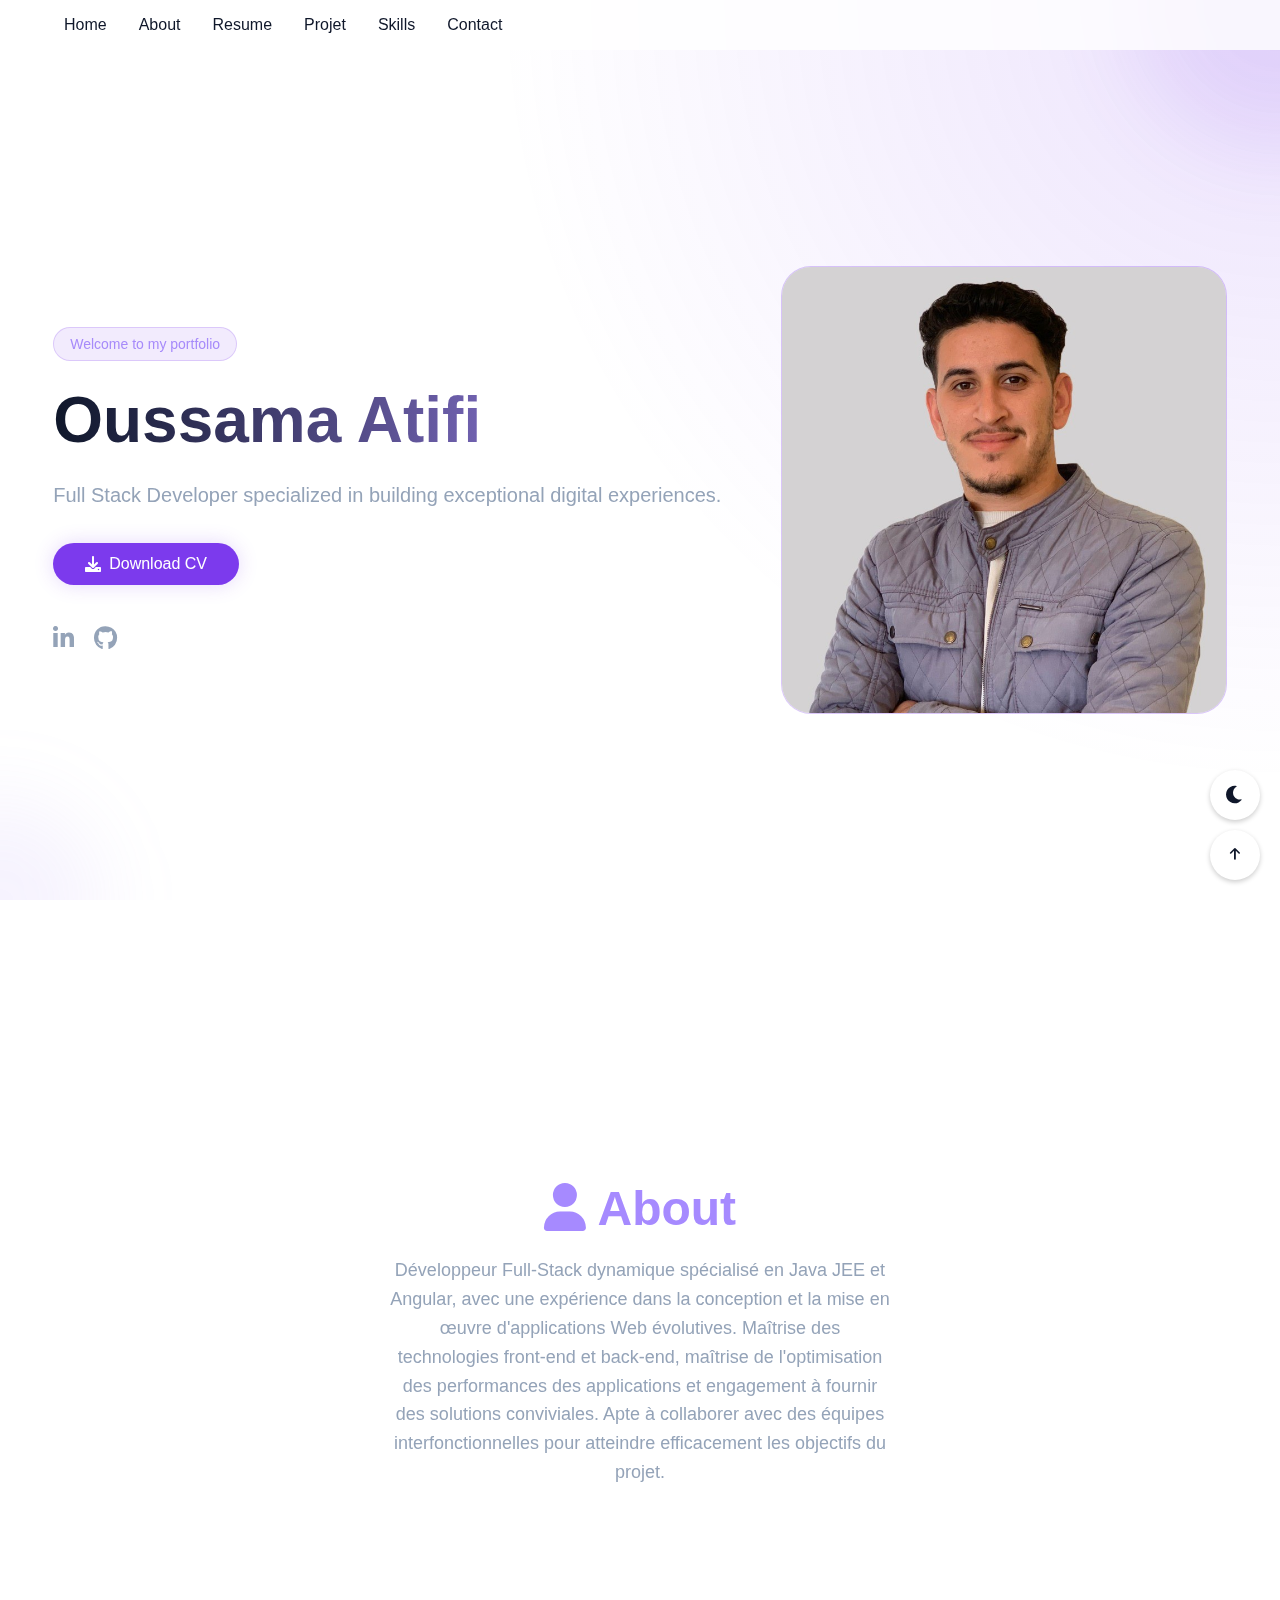
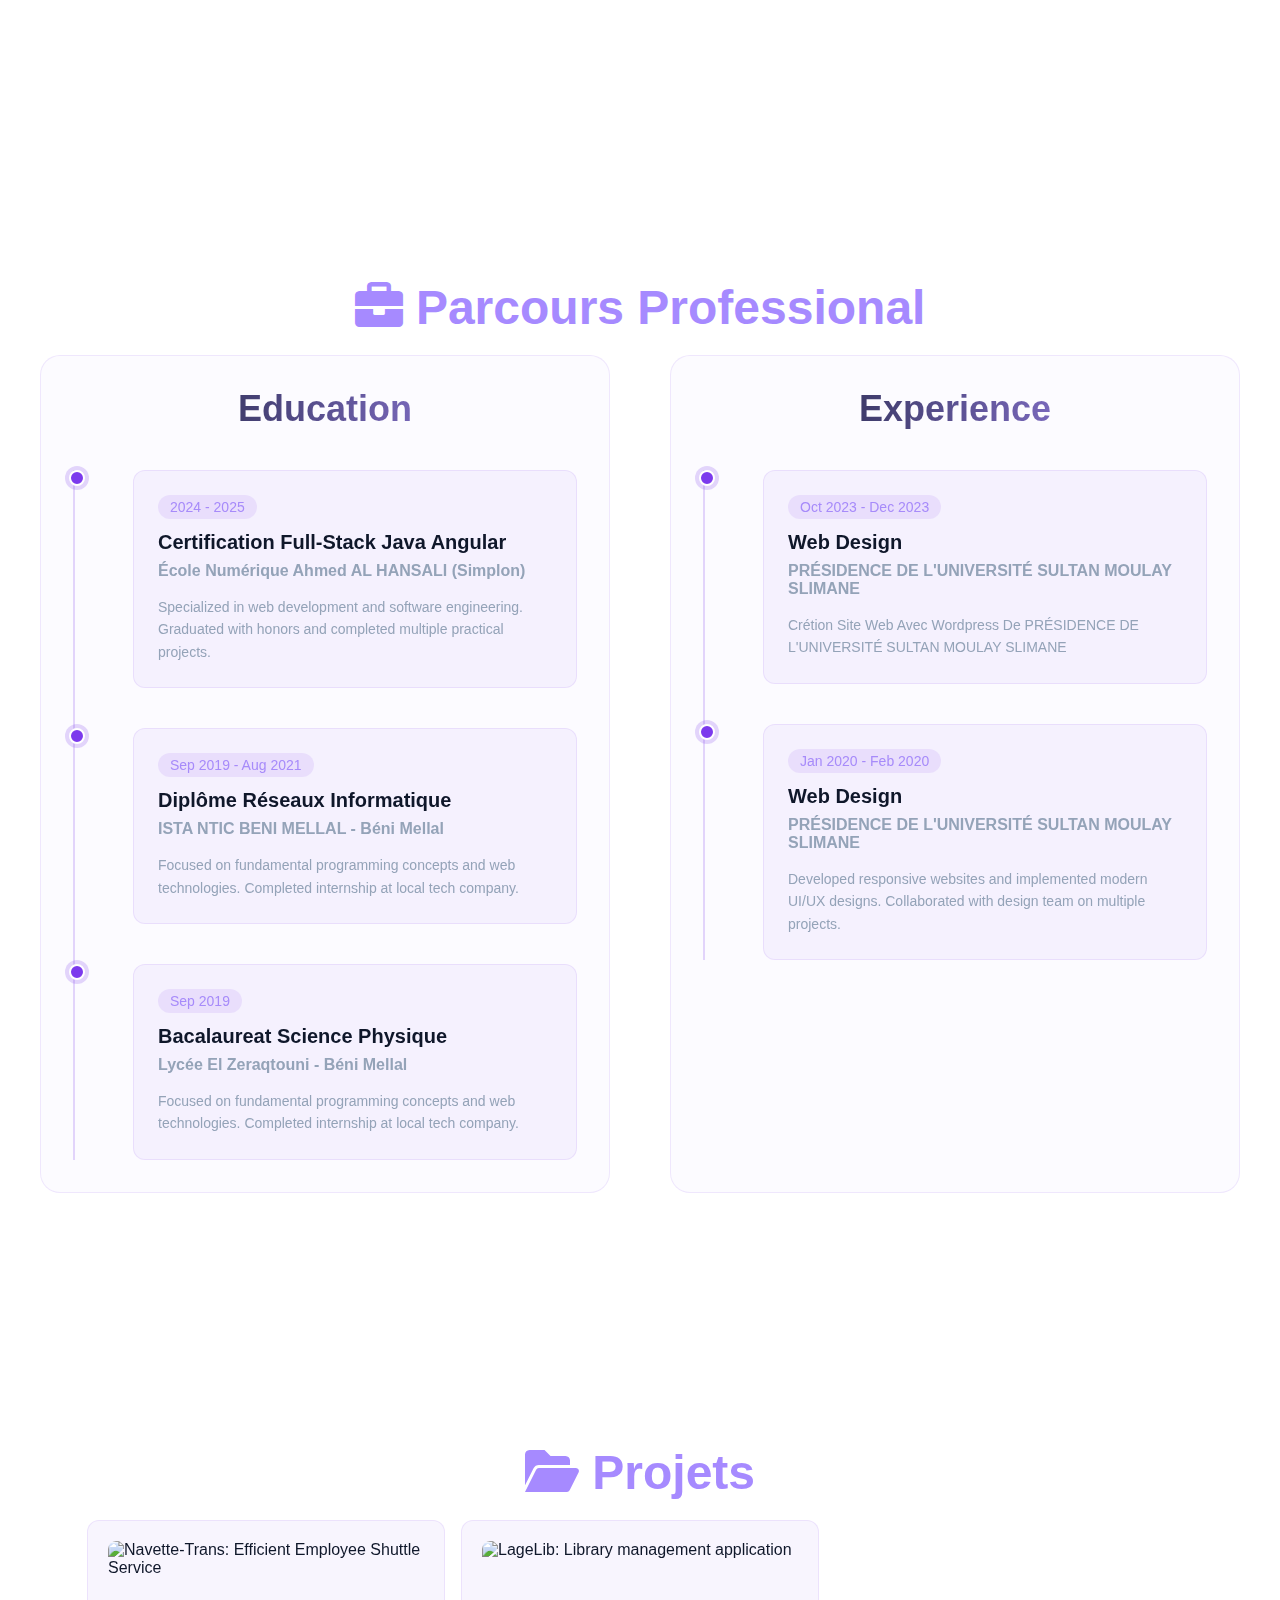
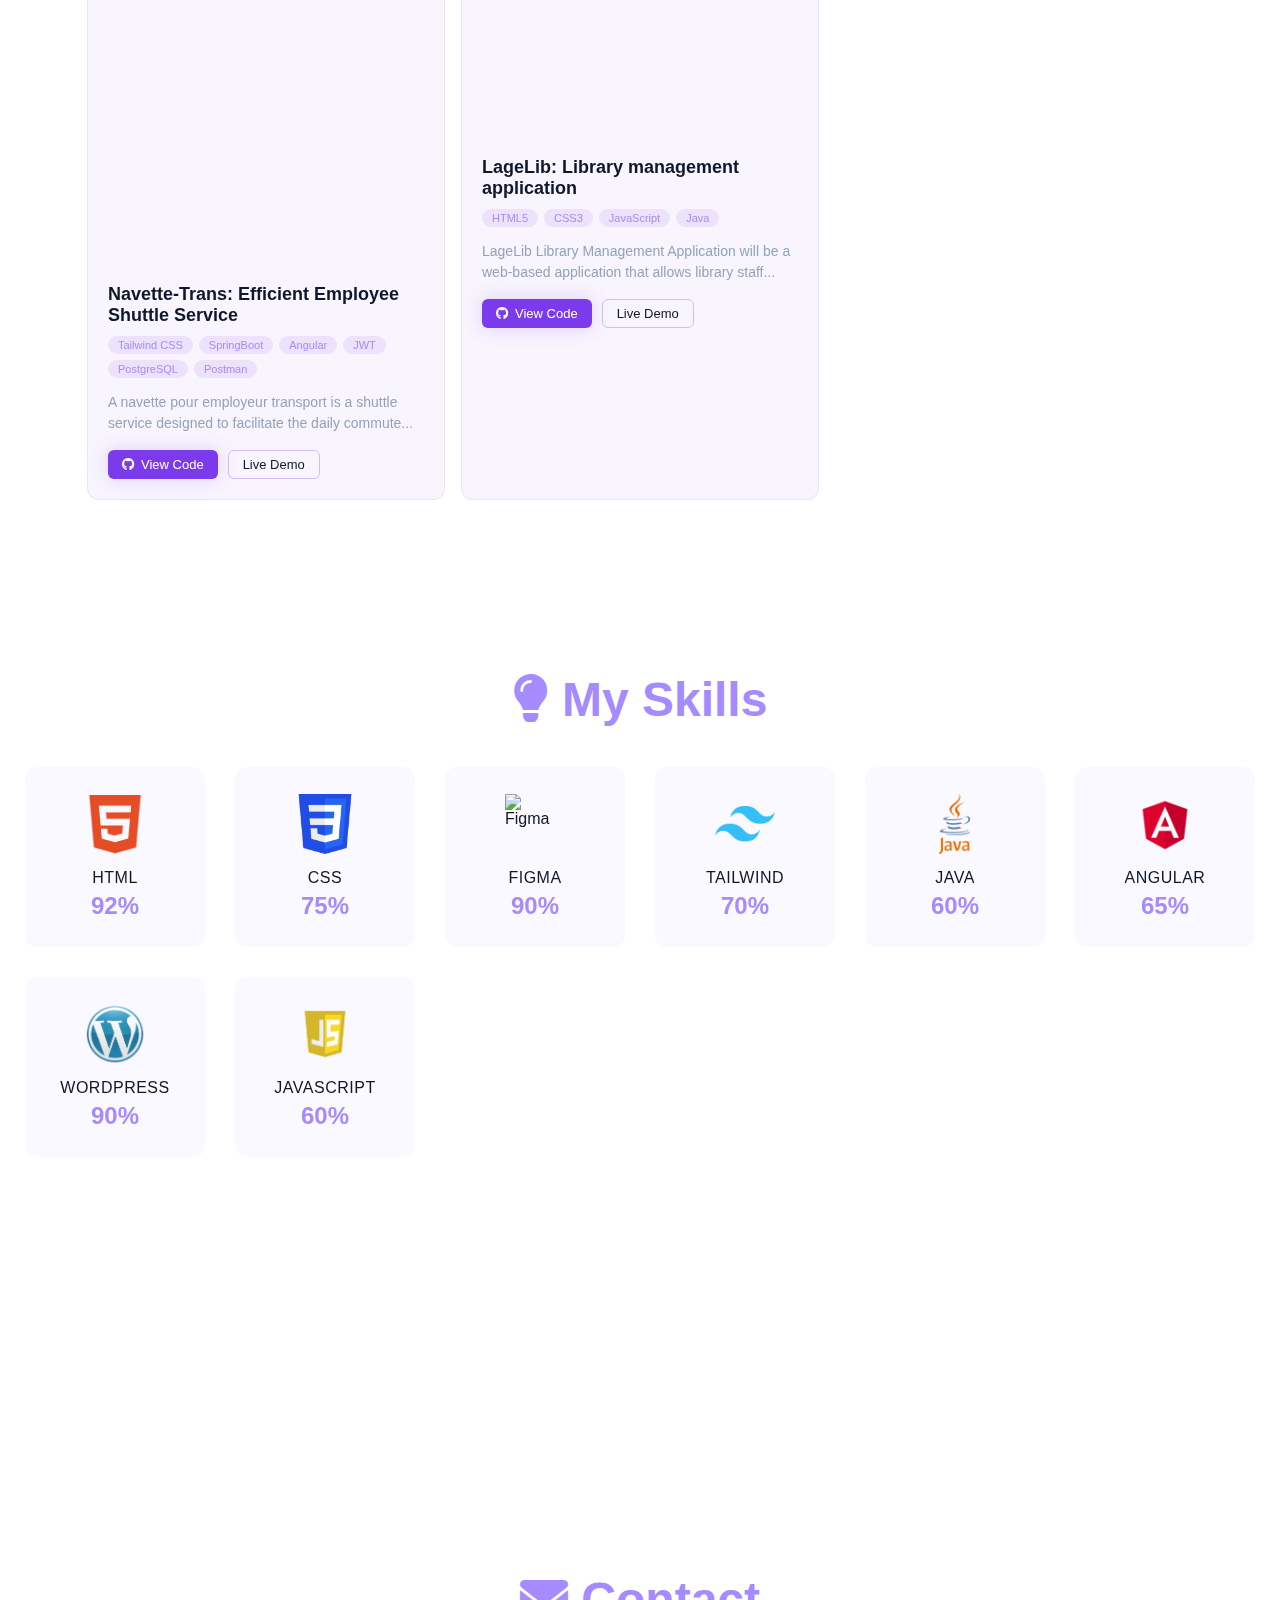
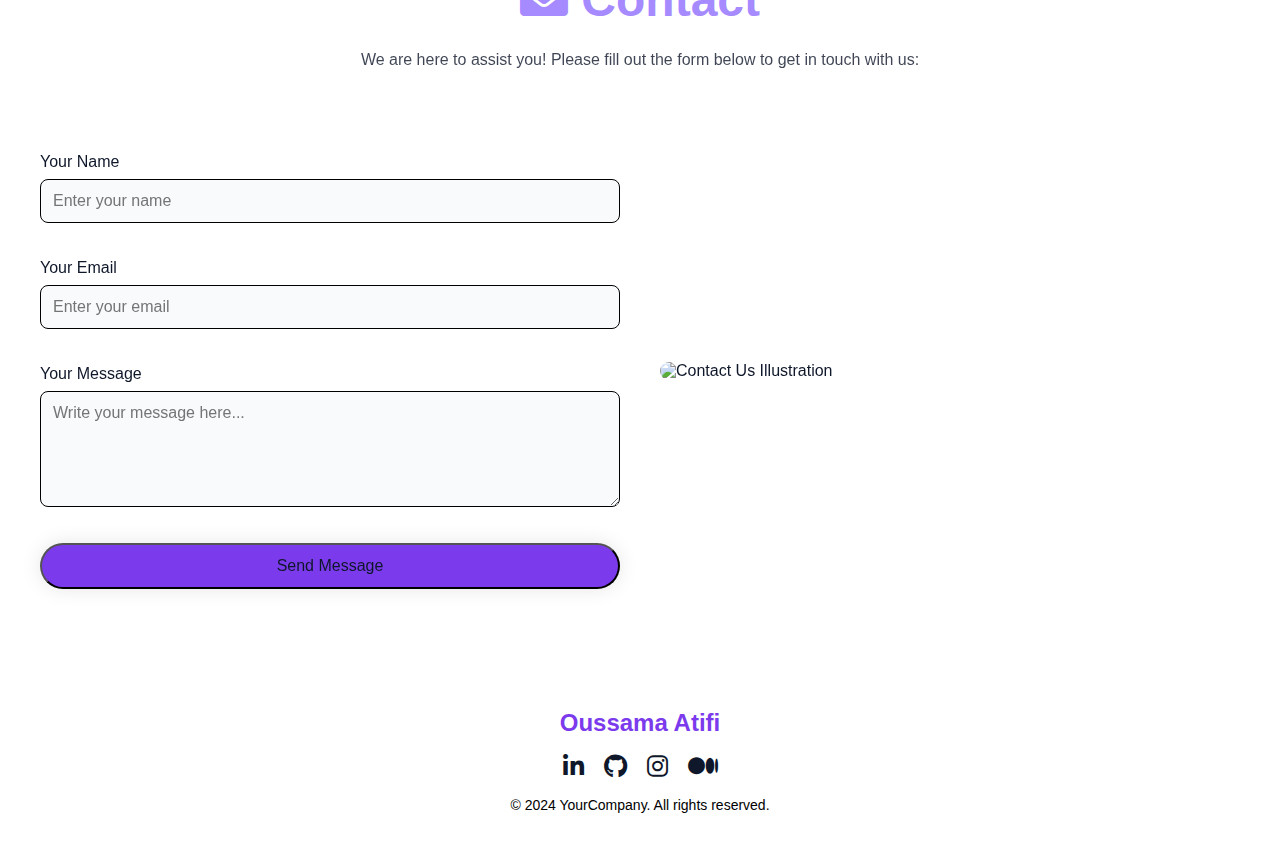
==== commit 9228002c: "modifier problem popup" ====
--- a/index.html
+++ b/index.html
@@ -30,7 +30,7 @@
             </div>
 
             <!-- Theme Toggle -->
-            
+
         </nav>
     </header>
 
@@ -154,6 +154,14 @@
             </div>
         </div>
     </section>
+    <!-- <section id="projet-video">
+        <div class="headers">
+            <h2>
+                <i class="fas fa-folder-open"></i> Projets
+            </h2>
+        </div>
+        
+    </section> -->
     <section class="portfolio-section" id="projet">
         <div class="main-container">
             <div class="sections-wrapper">
@@ -166,104 +174,64 @@
                     </div>
                     <div class="projects-grid">
                         <div class="project-card">
-                            <img src="/assets/img/Capture d’écran 2024-11-19 233005.jpg" alt="E-Commerce Platform"
-                                style="width: 100%; height: auto; border-radius: 8px; margin-bottom: 16px;">
-                            <h3 class="project-title">Viatours : Site web d'agence de voyage</h3>
+                            <div class="slider">
+                                <img class="slider-image active" src="/assets/img/navettetrans.jpg"
+                                    alt="Navette-Trans: Efficient Employee Shuttle Service">
+                                <img class="slider-image" src="/assets/img/dash.jpg"
+                                    alt="Navette-Trans: Efficient Employee Shuttle Service">
+                                <div class="iframe-container">
+                                    <iframe src="/assets/media/1728417348299.mp4" frameborder="0"
+                                        allow="autoplay; encrypted-media" allowfullscreen></iframe>
+                                </div>
+                            </div>
+                            <h3 class="project-title">Navette-Trans: Efficient Employee Shuttle Service</h3>
                             <div class="project-tags">
-                                <span class="project-tag">html</span>
-                                <span class="project-tag">Css</span>
-                                <span class="project-tag">Js</span>
-                            </div>
-                            <p class="project-desc">Explorez le monde avec Viatours :voyages exceptionnels,
-                                découvertes inoubliables,
-                                aventures uniques.</p>
+                                <span class="project-tag">Tailwind CSS</span>
+                                <span class="project-tag">SpringBoot</span>
+                                <span class="project-tag">Angular</span>
+                                <span class="project-tag">JWT</span>
+                                <span class="project-tag">PostgreSQL</span>
+                                <span class="project-tag">Postman</span>
+                            </div>
+                            <p class="project-desc">A navette pour employeur transport is a shuttle service designed to
+                                facilitate the daily commute...</p>
                             <div class="project-links">
-                                <a href="https://github.com/oussamaaatifi1/Viatours_group"
+                                <a href="https://github.com/oussamaaatifi1/Navette-Trans"
                                     class="project-btn btn-primary">
-                                    <i class="fab fa-github"></i>
-                                    View Code
+                                    <i class="fab fa-github"></i> View Code
                                 </a>
-                                <a href="https://oussamaaatifi1.github.io/Viatours_group/"
-                                    class="project-btn btn-outline">Live Demo</a>
-                            </div>
-                        </div>
-
+                                <a href="#projet-video" class="project-btn btn-outline">Live Demo</a>
+                            </div>
+                            <!-- Popup Gallery -->
+                            <div id="popup-gallery" class="popup-gallery" style="display: none;">
+                                <div class="popup-content">
+                                    <span id="close-gallery" class="close-gallery">×</span>
+                                    <img id="popup-image" src="" alt="Gallery Image">
+                                    <div class="gallery-controls">
+                                        <button id="prev-image" class="gallery-btn">‹</button>
+                                        <button id="next-image" class="gallery-btn">›</button>
+                                    </div>
+                                </div>
+                            </div>
+                        </div>
                         <div class="project-card">
-                            <img src="https://cdn1.dronahq.com/wp-content/uploads/2024/08/Dashboard-Image-Final.webp"
-                                alt="Task Management App"
-                                style="width: 100%; height: auto; border-radius: 8px; margin-bottom: 16px;">
-                            <h3 class="project-title">Task Management App</h3>
+                            <div class="slider">
+                                <img class="slider-image active" src="/assets/img/biblio.png"
+                                    alt="LageLib: Library management application">
+                            </div>
+                            <h3 class="project-title">LageLib: Library management application</h3>
                             <div class="project-tags">
-                                <span class="project-tag">Vue.js</span>
-                                <span class="project-tag">Firebase</span>
-                                <span class="project-tag">Tailwind</span>
-                            </div>
-                            <p class="project-desc">Real-time task management application with team collaboration
-                                features.</p>
+                                <span class="project-tag">HTML5</span>
+                                <span class="project-tag">CSS3</span>
+                                <span class="project-tag">JavaScript</span>
+                                <span class="project-tag">Java</span>
+                            </div>
+                            <p class="project-desc">LageLib Library Management Application will be a web-based
+                                application that allows library staff...</p>
                             <div class="project-links">
-                                <a href="#" class="project-btn btn-primary">
-                                    <i class="fab fa-github"></i>
-                                    View Code
-                                </a>
-                                <a href="#" class="project-btn btn-outline">Live Demo</a>
-                            </div>
-                        </div>
-                        <div class="project-card">
-                            <img src="https://cdn1.dronahq.com/wp-content/uploads/2024/08/Dashboard-Image-Final.webp"
-                                alt="Task Management App"
-                                style="width: 100%; height: auto; border-radius: 8px; margin-bottom: 16px;">
-                            <h3 class="project-title">Task Management App</h3>
-                            <div class="project-tags">
-                                <span class="project-tag">Vue.js</span>
-                                <span class="project-tag">Firebase</span>
-                                <span class="project-tag">Tailwind</span>
-                            </div>
-                            <p class="project-desc">Real-time task management application with team collaboration
-                                features.</p>
-                            <div class="project-links">
-                                <a href="#" class="project-btn btn-primary">
-                                    <i class="fab fa-github"></i>
-                                    View Code
-                                </a>
-                                <a href="#" class="project-btn btn-outline">Live Demo</a>
-                            </div>
-                        </div>
-                        <div class="project-card">
-                            <img src="https://cdn1.dronahq.com/wp-content/uploads/2024/08/Dashboard-Image-Final.webp"
-                                alt="Task Management App"
-                                style="width: 100%; height: auto; border-radius: 8px; margin-bottom: 16px;">
-                            <h3 class="project-title">Task Management App</h3>
-                            <div class="project-tags">
-                                <span class="project-tag">Vue.js</span>
-                                <span class="project-tag">Firebase</span>
-                                <span class="project-tag">Tailwind</span>
-                            </div>
-                            <p class="project-desc">Real-time task management application with team collaboration
-                                features.</p>
-                            <div class="project-links">
-                                <a href="#" class="project-btn btn-primary">
-                                    <i class="fab fa-github"></i>
-                                    View Code
-                                </a>
-                                <a href="#" class="project-btn btn-outline">Live Demo</a>
-                            </div>
-                        </div>
-                        <div class="project-card">
-                            <img src="https://cdn1.dronahq.com/wp-content/uploads/2024/08/Dashboard-Image-Final.webp"
-                                alt="Task Management App"
-                                style="width: 100%; height: auto; border-radius: 8px; margin-bottom: 16px;">
-                            <h3 class="project-title">Task Management App</h3>
-                            <div class="project-tags">
-                                <span class="project-tag">Vue.js</span>
-                                <span class="project-tag">Firebase</span>
-                                <span class="project-tag">Tailwind</span>
-                            </div>
-                            <p class="project-desc">Real-time task management application with team collaboration
-                                features.</p>
-                            <div class="project-links">
-                                <a href="#" class="project-btn btn-primary">
-                                    <i class="fab fa-github"></i>
-                                    View Code
+                                <a href="https://github.com/RdFatimazahra/GestionBiblio"
+                                    class="project-btn btn-primary">
+                                    <i class="fab fa-github"></i> View Code
                                 </a>
                                 <a href="#" class="project-btn btn-outline">Live Demo</a>
                             </div>
@@ -405,60 +373,99 @@
         </button>
     </div>
     <script>
-    const themeToggle = document.querySelector('.theme-toggle');
-    const html = document.documentElement;
-    const icon = themeToggle.querySelector('i');
-
-    // Check for saved theme preference
-    const savedTheme = localStorage.getItem('theme');
-    if (savedTheme) {
-    html.className = savedTheme;
-    updateIcon(savedTheme === 'dark');
-    } else {
-    // Default to light mode if no preference is saved
-    html.classList.remove('dark');
-    updateIcon(false);
-    }
-
-    function updateIcon(isDark) {
-    icon.className = isDark ? 'fas fa-sun' : 'fas fa-moon';
-    }
-
-    themeToggle.addEventListener('click', () => {
-    const isDark = html.classList.toggle('dark');
-    localStorage.setItem('theme', isDark ? 'dark' : 'light');
-    updateIcon(isDark);
+        const themeToggle = document.querySelector('.theme-toggle');
+        const html = document.documentElement;
+        const icon = themeToggle.querySelector('i');
+
+        // Check for saved theme preference
+        const savedTheme = localStorage.getItem('theme');
+        if (savedTheme) {
+            html.className = savedTheme;
+            updateIcon(savedTheme === 'dark');
+        } else {
+            // Default to light mode if no preference is saved
+            html.classList.remove('dark');
+            updateIcon(false);
+        }
+
+        function updateIcon(isDark) {
+            icon.className = isDark ? 'fas fa-sun' : 'fas fa-moon';
+        }
+
+        themeToggle.addEventListener('click', () => {
+            const isDark = html.classList.toggle('dark');
+            localStorage.setItem('theme', isDark ? 'dark' : 'light');
+            updateIcon(isDark);
+        });
+
+        document.addEventListener("DOMContentLoaded", () => {
+            const menuToggle = document.querySelector(".menu-toggle");
+            const navLinks = document.querySelector(".nav-links");
+
+            menuToggle.addEventListener("click", () => {
+                navLinks.classList.toggle("mobile");
+                navLinks.classList.toggle("active");
+            });
+        });
+
+        // Toggle dark mode
+        function toggleTheme() {
+            html.classList.toggle('dark');
+        }
+
+        // Scroll to top function
+        function scrollToTop() {
+            window.scrollTo({ top: 0, behavior: 'smooth' });
+        }
+
+        // Show/hide back-to-top button
+        window.addEventListener('scroll', () => {
+            const backToTop = document.getElementById('backToTop');
+            if (window.scrollY > 200) {
+                backToTop.style.display = 'flex';
+            } else {
+                backToTop.style.display = 'none';
+            }
+        });
+        document.querySelectorAll('.slider').forEach((slider) => {
+    let currentSlide = 0;
+    const slides = slider.querySelectorAll('.slider-image, iframe');
+    const prevBtn = slider.querySelector('.prev-btn');
+    const nextBtn = slider.querySelector('.next-btn');
+
+    const updateSlide = () => {
+        slides.forEach((slide, index) => {
+            slide.classList.toggle('active', index === currentSlide);
+        });
+    };
+
+    prevBtn?.addEventListener('click', () => {
+        currentSlide = (currentSlide - 1 + slides.length) % slides.length;
+        updateSlide();
     });
 
-    document.addEventListener("DOMContentLoaded", () => {
-    const menuToggle = document.querySelector(".menu-toggle");
-    const navLinks = document.querySelector(".nav-links");
-
-    menuToggle.addEventListener("click", () => {
-    navLinks.classList.toggle("mobile");
-    navLinks.classList.toggle("active");
+    nextBtn?.addEventListener('click', () => {
+        currentSlide = (currentSlide + 1) % slides.length;
+        updateSlide();
     });
+
+    updateSlide();
+});
+
+document.querySelectorAll('.open-popup').forEach((button) => {
+    button.addEventListener('click', (e) => {
+        e.preventDefault();
+        const popup = document.querySelector('#popup-gallery');
+        popup.style.display = 'flex';
     });
-
-    // Toggle dark mode
-    function toggleTheme() {
-    html.classList.toggle('dark');
-    }
-
-    // Scroll to top function
-    function scrollToTop() {
-    window.scrollTo({ top: 0, behavior: 'smooth' });
-    }
-
-    // Show/hide back-to-top button
-    window.addEventListener('scroll', () => {
-    const backToTop = document.getElementById('backToTop');
-    if (window.scrollY > 200) {
-    backToTop.style.display = 'flex';
-    } else {
-    backToTop.style.display = 'none';
-    }
-    });
+});
+
+document.querySelector('#close-gallery').addEventListener('click', () => {
+    const popup = document.querySelector('#popup-gallery');
+    popup.style.display = 'none';
+});
+
+
     </script>
 
 
--- a/assets/css/style.css
+++ b/assets/css/style.css
@@ -915,6 +915,90 @@
       padding: 24px;
     }
   }
+  /* Slider Styling */
+.slider {
+    position: relative;
+    overflow: hidden;
+    border-radius: 8px;
+}
+
+.slider-image,
+.iframe-container iframe {
+    display: none;
+    width: 100%;
+    height: auto;
+    border-radius: 8px;
+}
+
+.slider-image.active,
+.iframe-container iframe.active {
+    display: block;
+}
+
+.slider-controls {
+    position: absolute;
+    top: 50%;
+    width: 100%;
+    display: flex;
+    justify-content: space-between;
+    transform: translateY(-50%);
+}
+
+.slider-btn {
+    background-color: rgba(0, 0, 0, 0.5);
+    color: white;
+    border: none;
+    padding: 10px;
+    border-radius: 50%;
+    cursor: pointer;
+}
+
+/* Popup Gallery Styling */
+.popup-gallery {
+    position: fixed;
+    top: 0;
+    left: 0;
+    width: 100vw;
+    height: 100vh;
+    background-color: rgba(0, 0, 0, 0.8);
+    display: flex;
+    align-items: center;
+    justify-content: center;
+    z-index: 999;
+    display: none;
+}
+
+.popup-content {
+    position: relative;
+    max-width: 80%;
+    max-height: 80%;
+}
+
+#popup-image {
+    max-width: 100%;
+    max-height: 100%;
+    border-radius: 8px;
+}
+
+.close-gallery {
+    position: absolute;
+    top: 10px;
+    right: 10px;
+    font-size: 1.5rem;
+    color: white;
+    cursor: pointer;
+}
+
+.gallery-controls {
+    display: flex;
+    justify-content: space-between;
+    position: absolute;
+    width: 100%;
+    top: 50%;
+    transform: translateY(-50%);
+}
+
+  
   
   .containers {
     min-height: 100vh; /* Ensures the container takes full viewport height */
@@ -1320,4 +1404,23 @@
   
   .back-to-top {
       display: none;
-  }+  }
+  
+  .iframe-container {
+    position: relative;
+    padding-bottom: 40.25%; /* Aspect ratio of 16:9 (for video content, for example) */
+    height: 0;
+    overflow: hidden;
+    max-width: 100%;
+    width: 100%;
+  }
+  
+  .iframe-container iframe {
+    position: absolute;
+    top: 0;
+    left: 0;
+    width: 100%;
+    height: 100%;
+    border: 0;
+  }
+  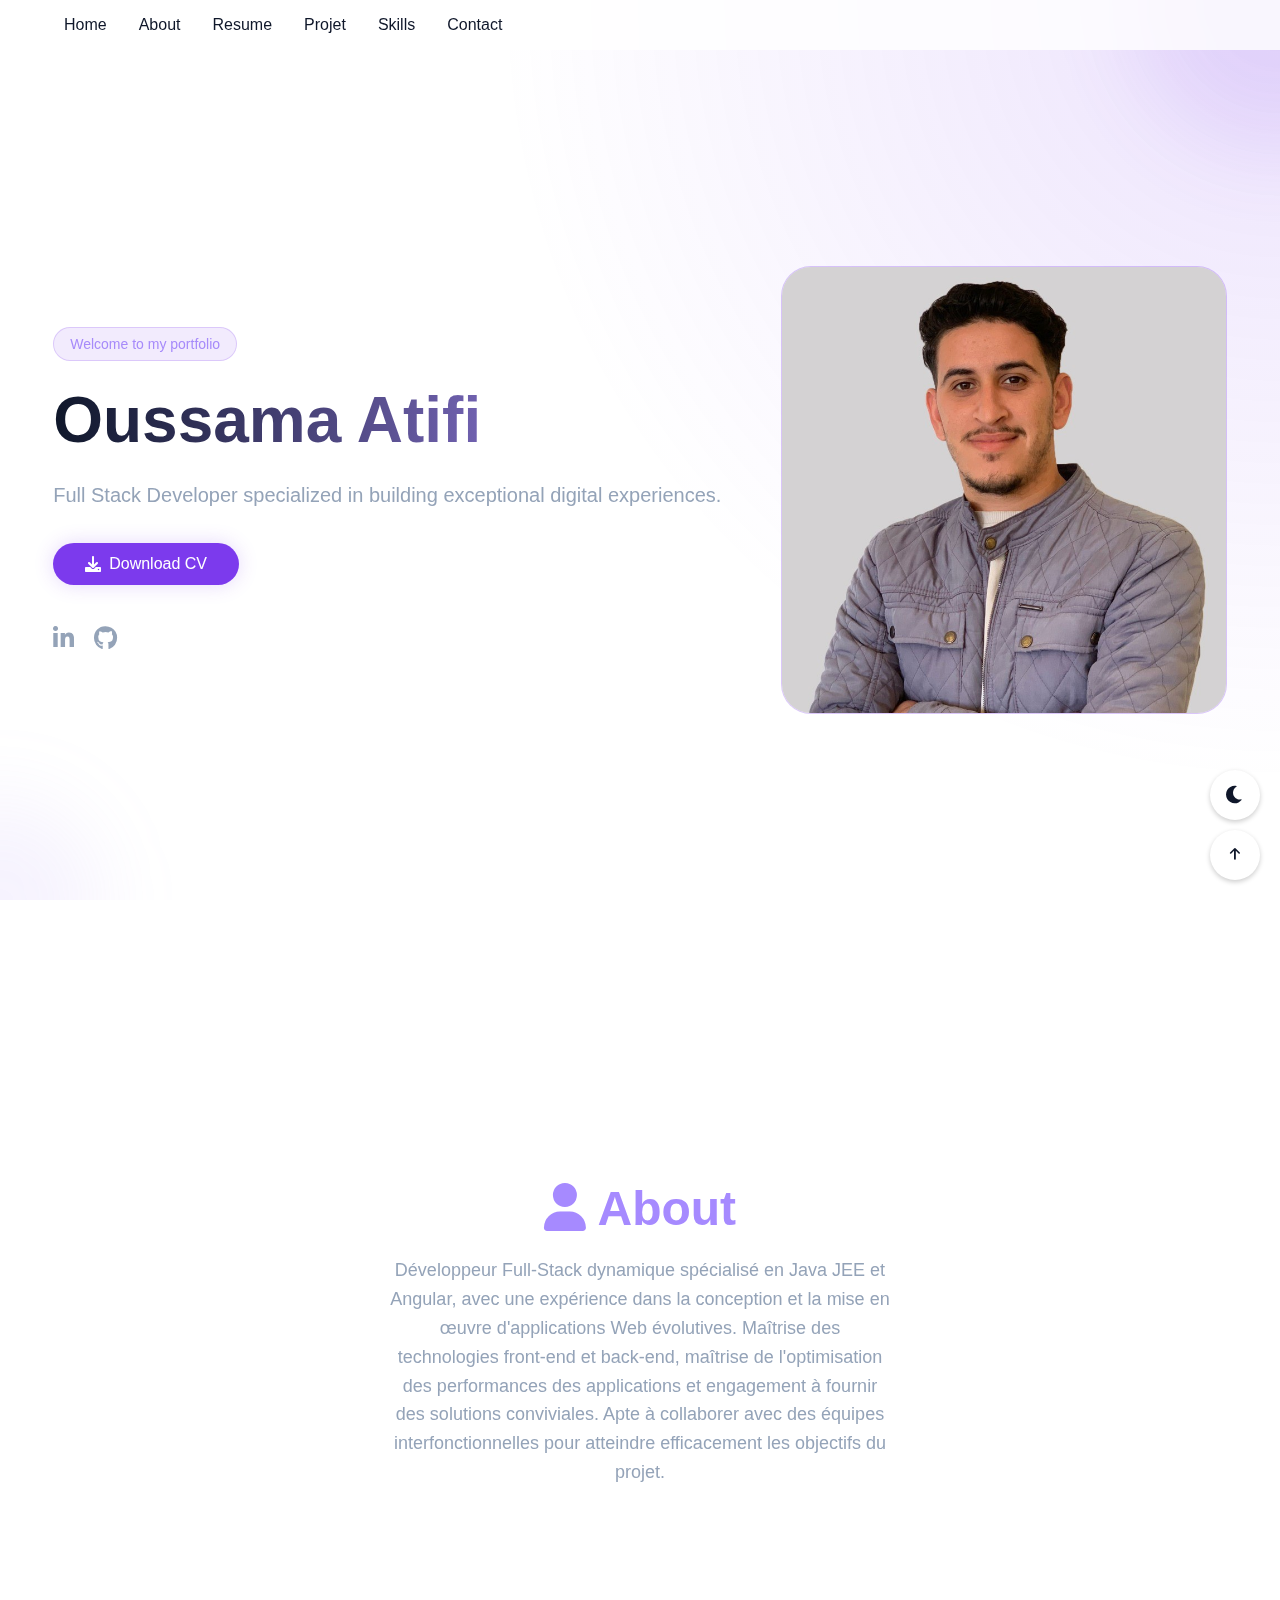
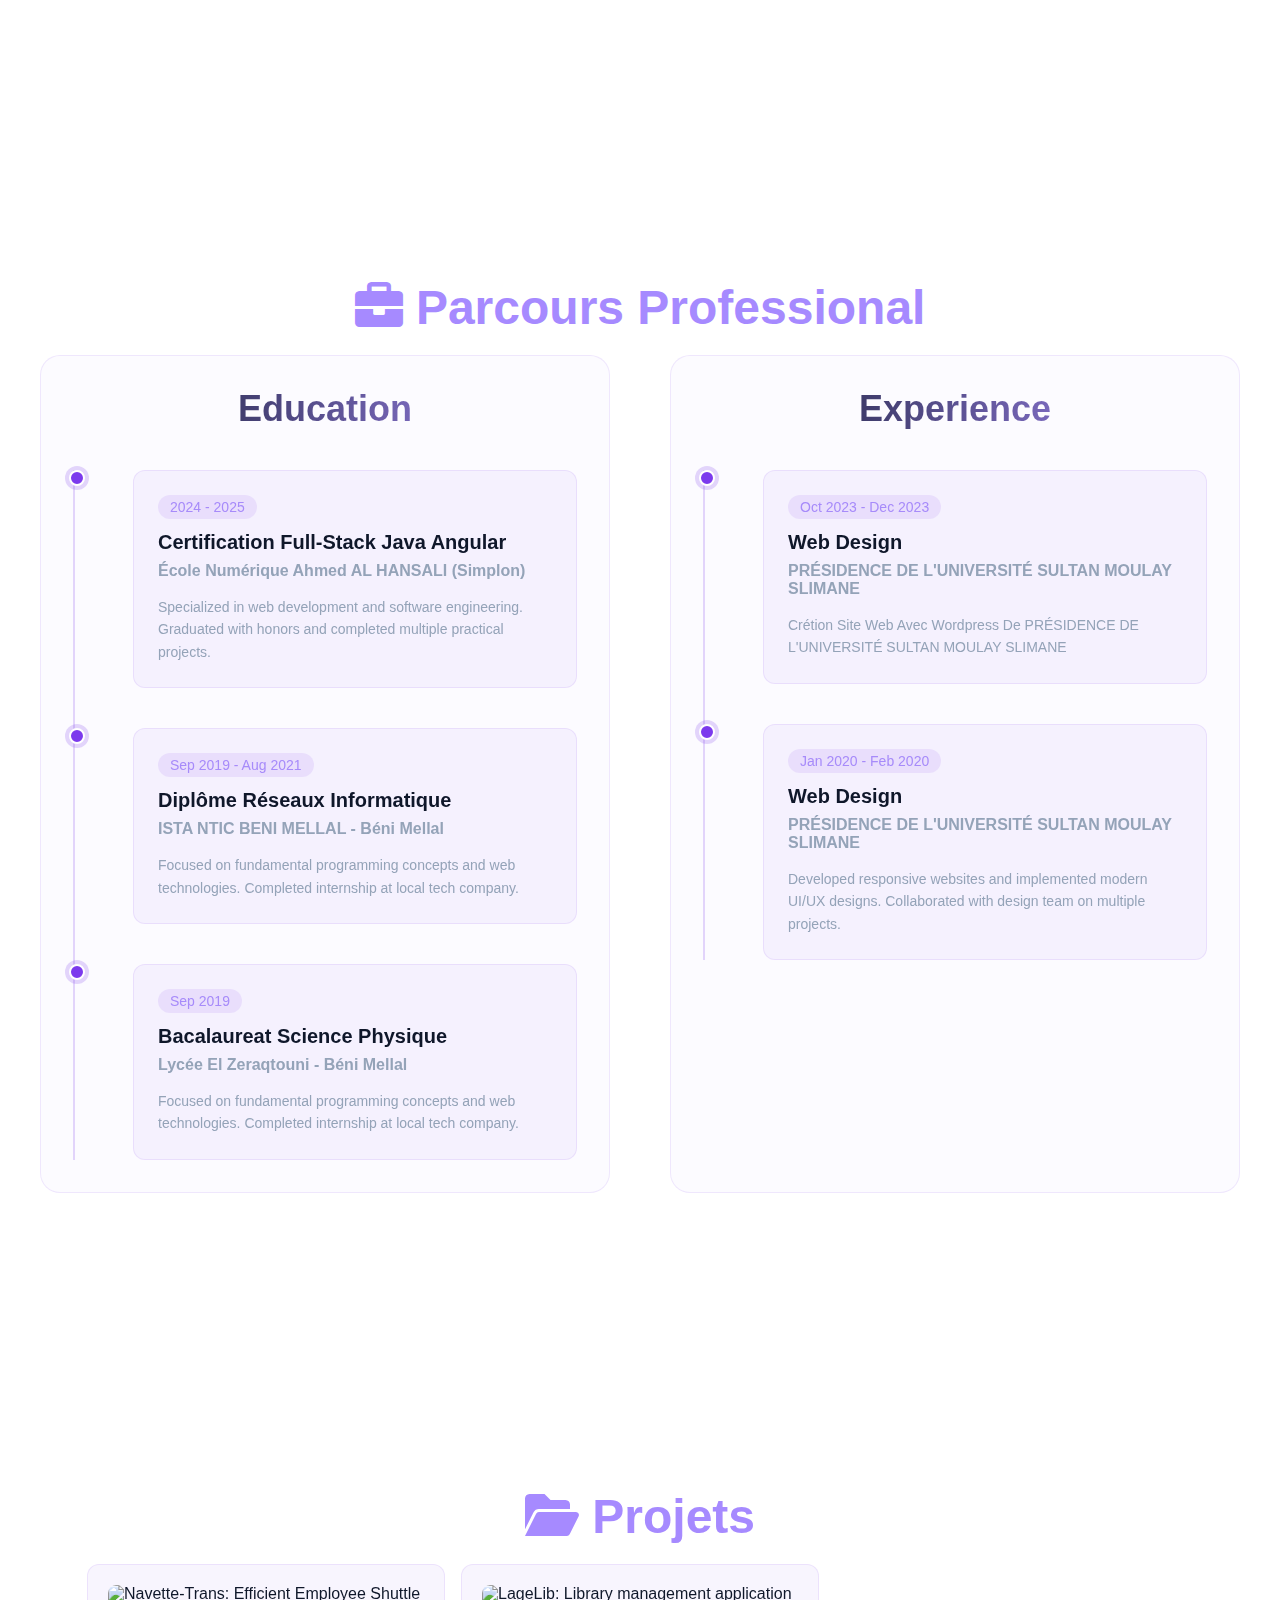
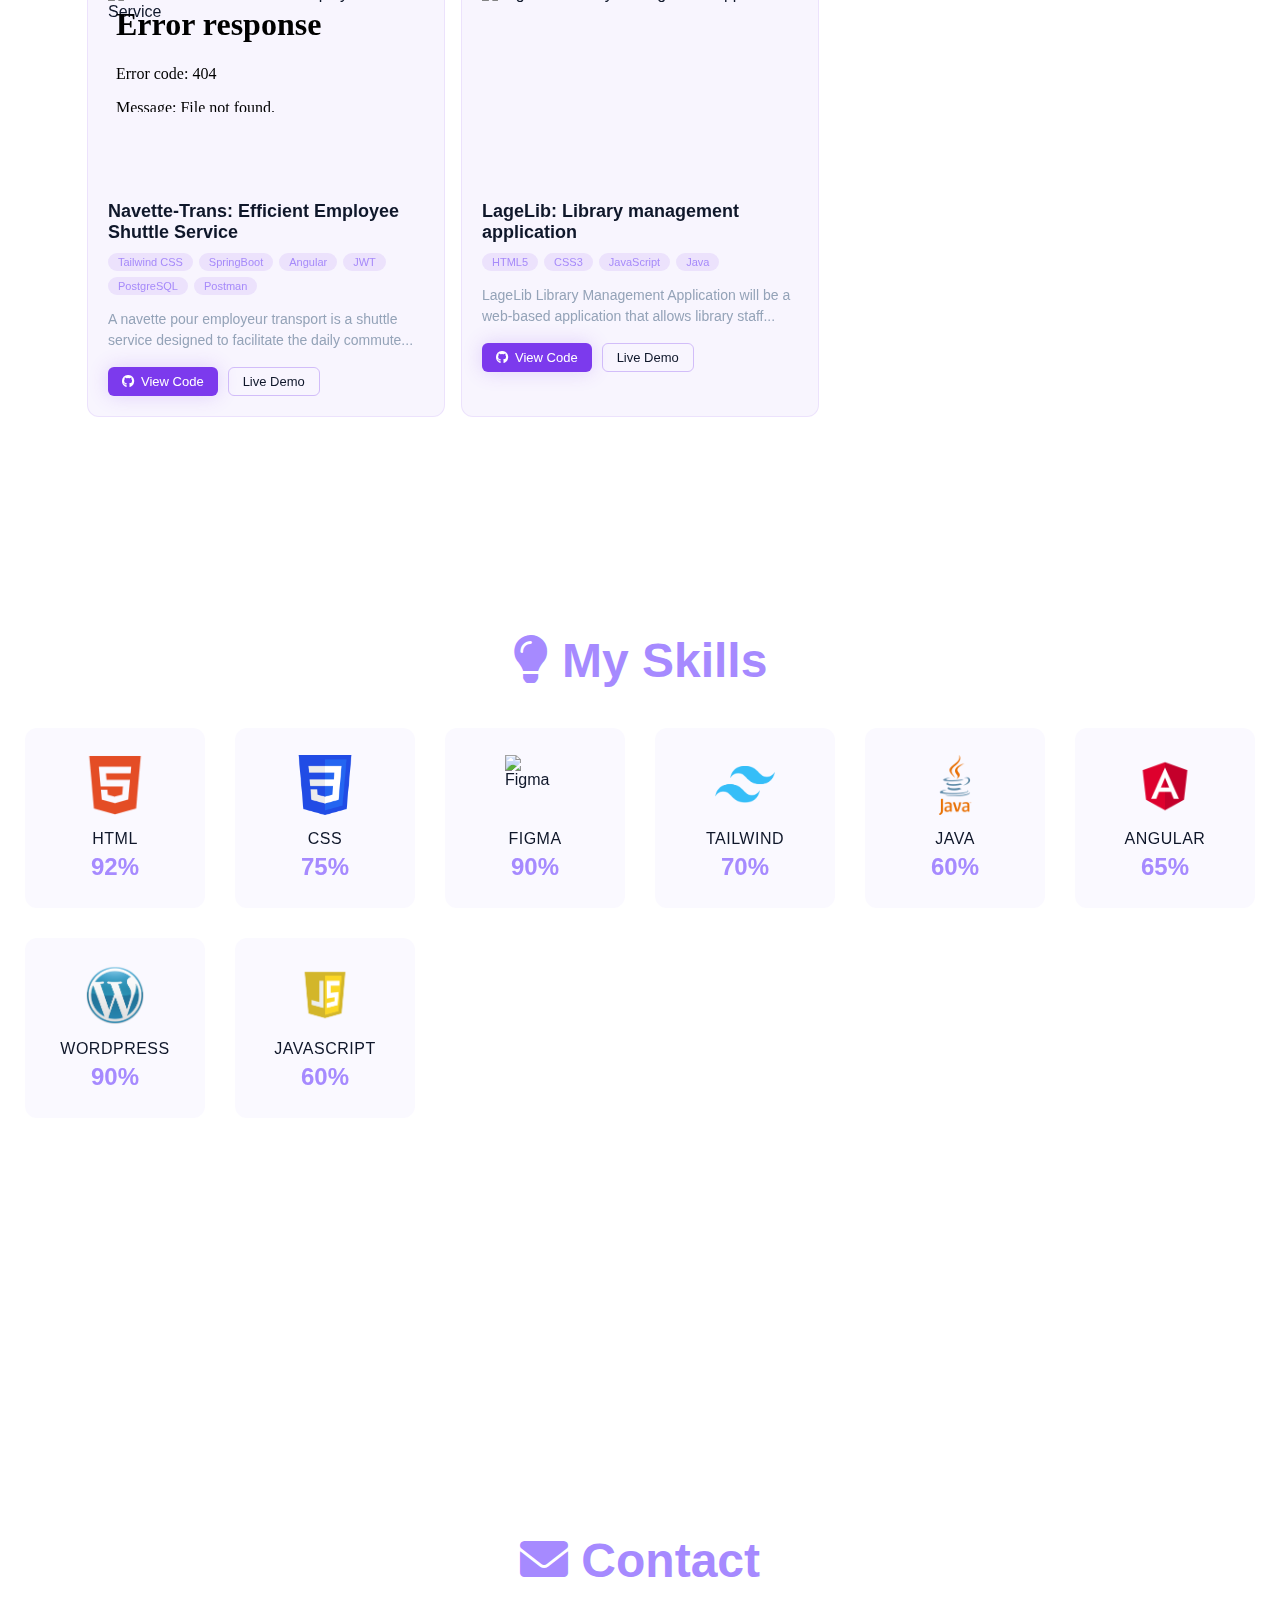
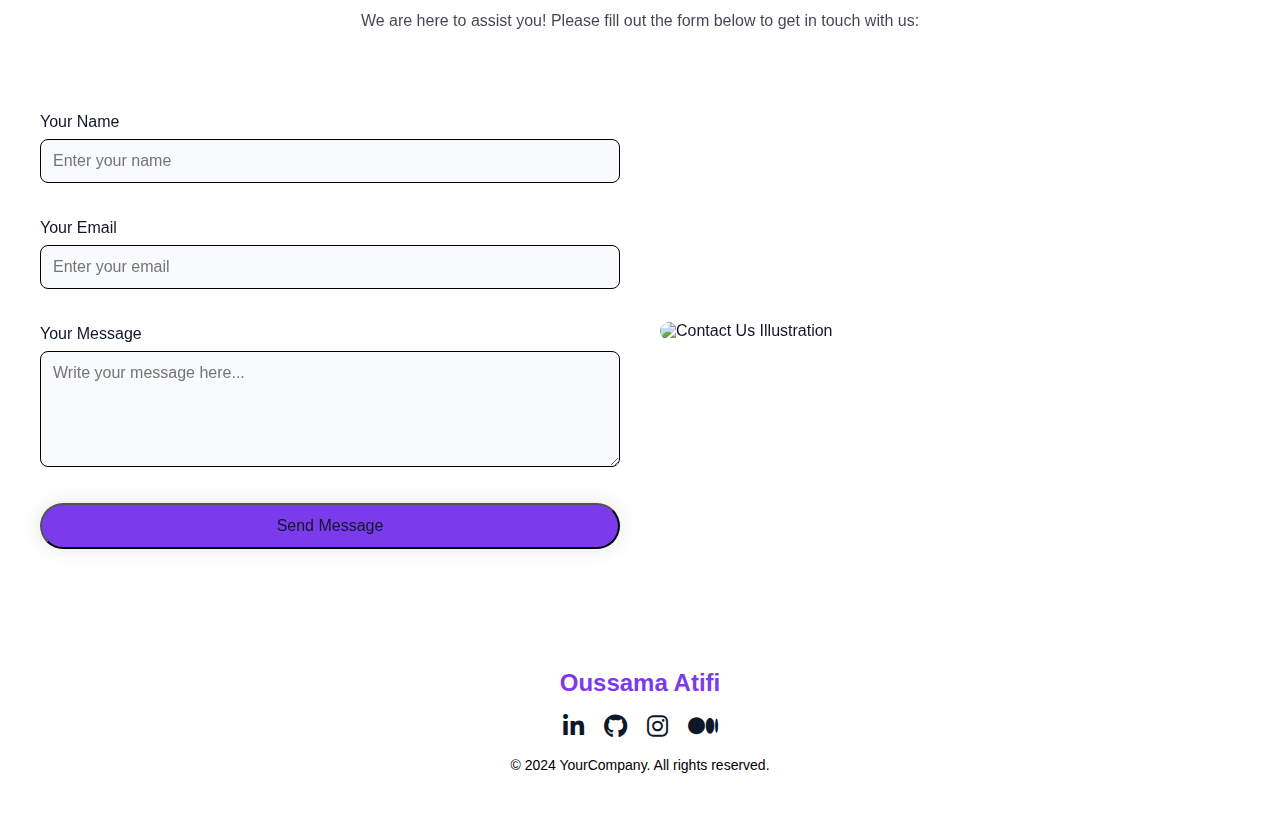
==== commit 686b4696: "j'ai modifier quelque problem" ====
--- a/index.html
+++ b/index.html
@@ -427,43 +427,54 @@
                 backToTop.style.display = 'none';
             }
         });
-        document.querySelectorAll('.slider').forEach((slider) => {
-    let currentSlide = 0;
-    const slides = slider.querySelectorAll('.slider-image, iframe');
-    const prevBtn = slider.querySelector('.prev-btn');
-    const nextBtn = slider.querySelector('.next-btn');
-
-    const updateSlide = () => {
-        slides.forEach((slide, index) => {
-            slide.classList.toggle('active', index === currentSlide);
+        document.addEventListener("DOMContentLoaded", () => {
+            const slides = document.querySelectorAll(".slider-image");
+            const popupGallery = document.getElementById("popup-gallery");
+            const popupImage = document.getElementById("popup-image");
+            const closeGallery = document.getElementById("close-gallery");
+            const prevButton = document.getElementById("prev-image");
+            const nextButton = document.getElementById("next-image");
+
+            let currentSlideIndex = 0;
+
+            // Function to open the popup with the clicked image
+            function openGallery(index) {
+                popupImage.src = slides[index].src;
+                currentSlideIndex = index;
+                popupGallery.style.display = "flex";
+            }
+
+            // Close the gallery popup
+            closeGallery.addEventListener("click", () => {
+                popupGallery.style.display = "none";
+            });
+
+            // Show the previous image in the gallery
+            prevButton.addEventListener("click", () => {
+                currentSlideIndex = (currentSlideIndex - 1 + slides.length) % slides.length;
+                popupImage.src = slides[currentSlideIndex].src;
+            });
+
+            // Show the next image in the gallery
+            nextButton.addEventListener("click", () => {
+                currentSlideIndex = (currentSlideIndex + 1) % slides.length;
+                popupImage.src = slides[currentSlideIndex].src;
+            });
+
+            // Add click event on slider images to open gallery
+            slides.forEach((slide, index) => {
+                slide.addEventListener("click", () => {
+                    openGallery(index);
+                });
+            });
+
+            // Close the gallery if clicked outside of the popup content
+            popupGallery.addEventListener("click", (event) => {
+                if (event.target === popupGallery) {
+                    popupGallery.style.display = "none";
+                }
+            });
         });
-    };
-
-    prevBtn?.addEventListener('click', () => {
-        currentSlide = (currentSlide - 1 + slides.length) % slides.length;
-        updateSlide();
-    });
-
-    nextBtn?.addEventListener('click', () => {
-        currentSlide = (currentSlide + 1) % slides.length;
-        updateSlide();
-    });
-
-    updateSlide();
-});
-
-document.querySelectorAll('.open-popup').forEach((button) => {
-    button.addEventListener('click', (e) => {
-        e.preventDefault();
-        const popup = document.querySelector('#popup-gallery');
-        popup.style.display = 'flex';
-    });
-});
-
-document.querySelector('#close-gallery').addEventListener('click', () => {
-    const popup = document.querySelector('#popup-gallery');
-    popup.style.display = 'none';
-});
 
 
     </script>
--- a/assets/css/style.css
+++ b/assets/css/style.css
@@ -915,89 +915,117 @@
       padding: 24px;
     }
   }
-  /* Slider Styling */
-.slider {
+  /* Slider Container */
+  .slider {
     position: relative;
+    width: 100%;
+    height: 200px;
     overflow: hidden;
     border-radius: 8px;
-}
-
-.slider-image,
-.iframe-container iframe {
-    display: none;
-    width: 100%;
-    height: auto;
-    border-radius: 8px;
-}
-
-.slider-image.active,
-.iframe-container iframe.active {
-    display: block;
-}
-
-.slider-controls {
+    margin-bottom: 16px;
+  }
+  
+  .slider-image {
+    position: absolute;
+    top: 0;
+    left: 0;
+    width: 100%;
+    height: 100%;
+    object-fit: cover;
+    opacity: 0;
+    transition: opacity 0.3s ease-in-out;
+  }
+  
+  .slider-image.active {
+    opacity: 1;
+  }
+  
+  .slider-controls {
     position: absolute;
     top: 50%;
+    left: 0;
     width: 100%;
     display: flex;
     justify-content: space-between;
     transform: translateY(-50%);
-}
-
-.slider-btn {
-    background-color: rgba(0, 0, 0, 0.5);
+  }
+  
+  .slider-controls button {
+    background: rgba(124, 58, 237, 0.5);
+    color: white;
+    border: none;
+    padding: 5px 10px;
+    font-size: 18px;
+    cursor: pointer;
+    transition: background 0.3s ease;
+  }
+  
+  .slider-controls button:hover {
+    background: rgba(124, 58, 237, 0.8);
+  }
+  
+  /* Gallery Popup */
+  .popup-gallery {
+    position: fixed;
+    top: 0;
+    left: 0;
+    width: 100%;
+    height: 100%;
+    background-color: rgba(0, 0, 0, 0.7);
+    display: none;
+    justify-content: center;
+    align-items: center;
+    z-index: 9999;
+  }
+  
+  .popup-content {
+    position: relative;
+    max-width: 90%;
+    max-height: 90%;
+    text-align: center;
+  }
+  
+  #popup-image {
+    max-width: 100%;
+    max-height: 80vh;
+    margin: 0 auto;
+  }
+  
+  .close-gallery {
+    position: absolute;
+    top: 10px;
+    right: 10px;
+    font-size: 24px;
+    color: white;
+    cursor: pointer;
+  }
+  
+  .gallery-controls {
+    position: absolute;
+    top: 50%;
+    width: 100%;
+    display: flex;
+    justify-content: space-between;
+    transform: translateY(-50%);
+  }
+  
+  .gallery-btn {
+    background: rgba(124, 58, 237, 0.8);
     color: white;
     border: none;
     padding: 10px;
-    border-radius: 50%;
+    font-size: 20px;
     cursor: pointer;
-}
-
-/* Popup Gallery Styling */
-.popup-gallery {
-    position: fixed;
-    top: 0;
-    left: 0;
-    width: 100vw;
-    height: 100vh;
-    background-color: rgba(0, 0, 0, 0.8);
-    display: flex;
-    align-items: center;
-    justify-content: center;
-    z-index: 999;
-    display: none;
-}
-
-.popup-content {
-    position: relative;
-    max-width: 80%;
-    max-height: 80%;
-}
-
-#popup-image {
-    max-width: 100%;
-    max-height: 100%;
-    border-radius: 8px;
-}
-
-.close-gallery {
-    position: absolute;
-    top: 10px;
-    right: 10px;
-    font-size: 1.5rem;
-    color: white;
-    cursor: pointer;
-}
-
-.gallery-controls {
-    display: flex;
-    justify-content: space-between;
-    position: absolute;
-    width: 100%;
-    top: 50%;
-    transform: translateY(-50%);
-}
-
+    transition: background 0.3s ease;
+  }
+  
+  .gallery-btn:hover {
+    background: rgba(124, 58, 237, 1);
+  }
+  
+  .gallery-btn:focus {
+    outline: none;
+  }
   
   
   .containers {
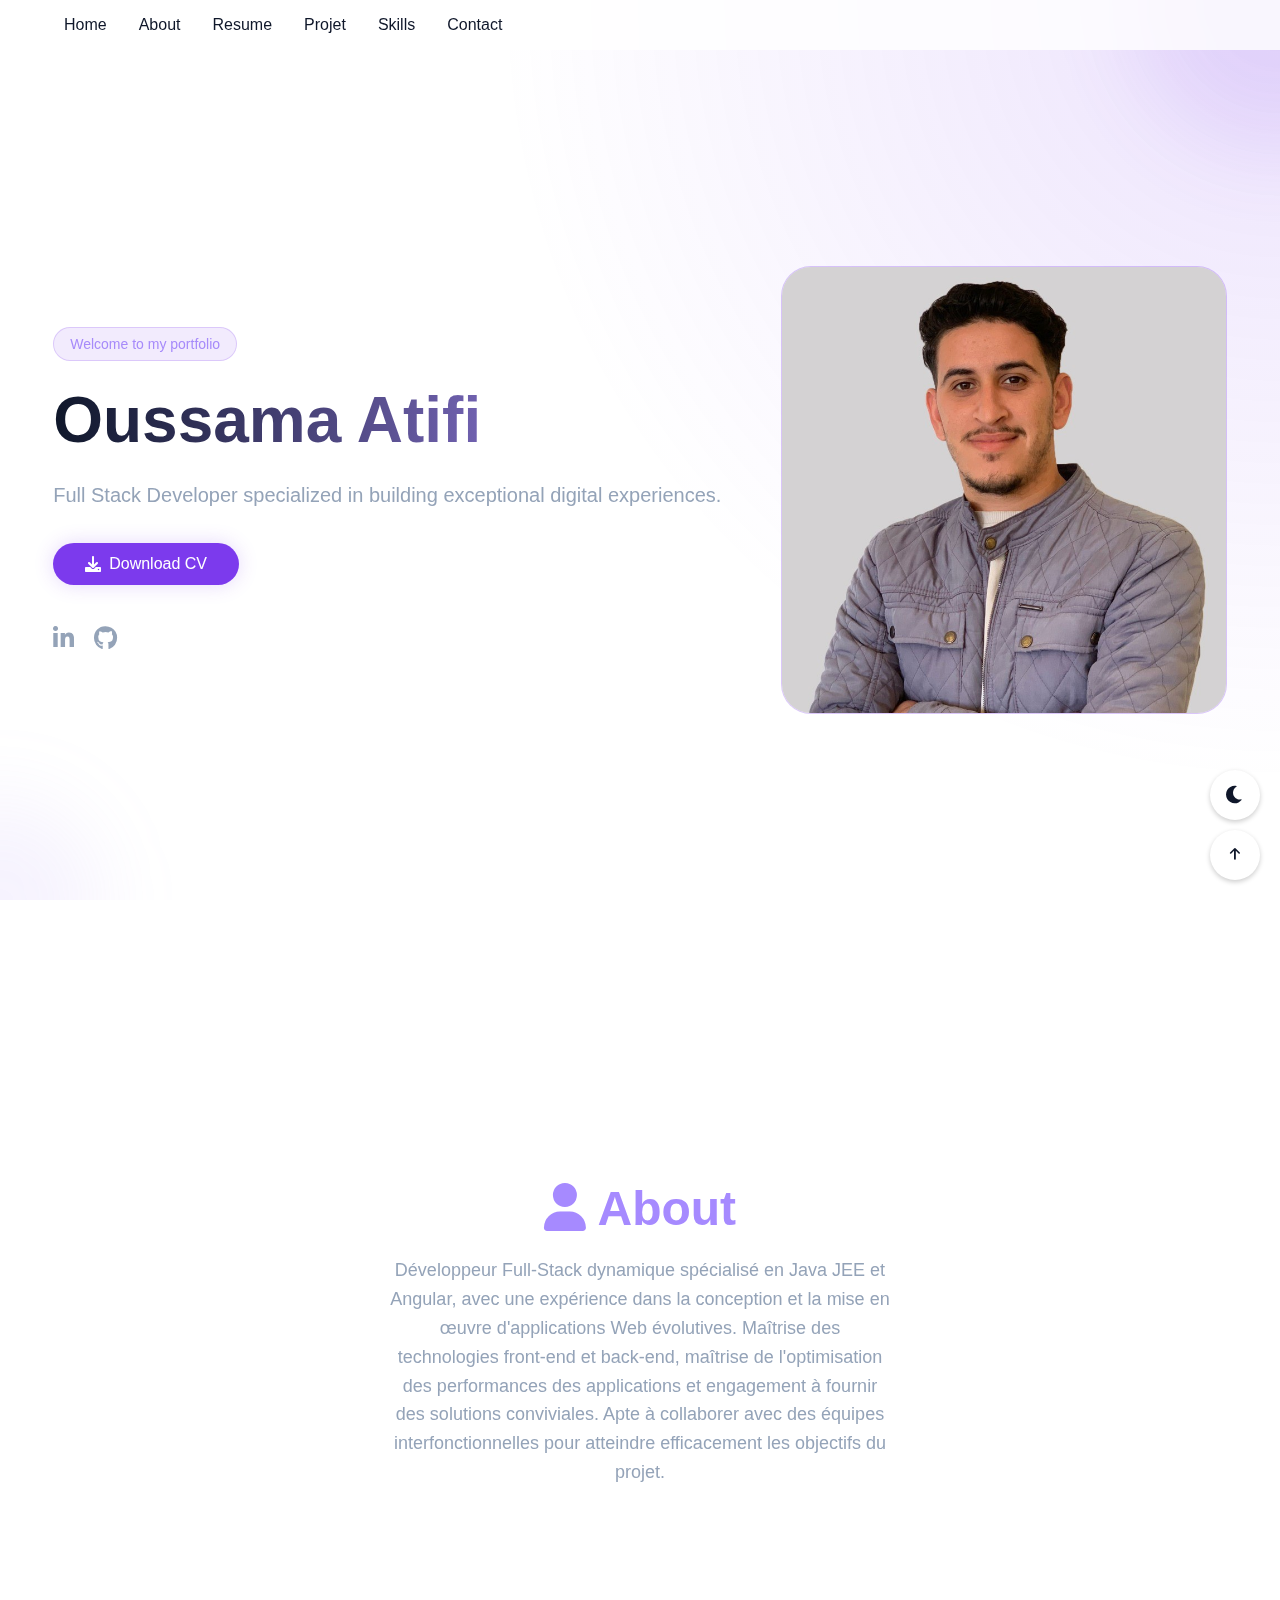
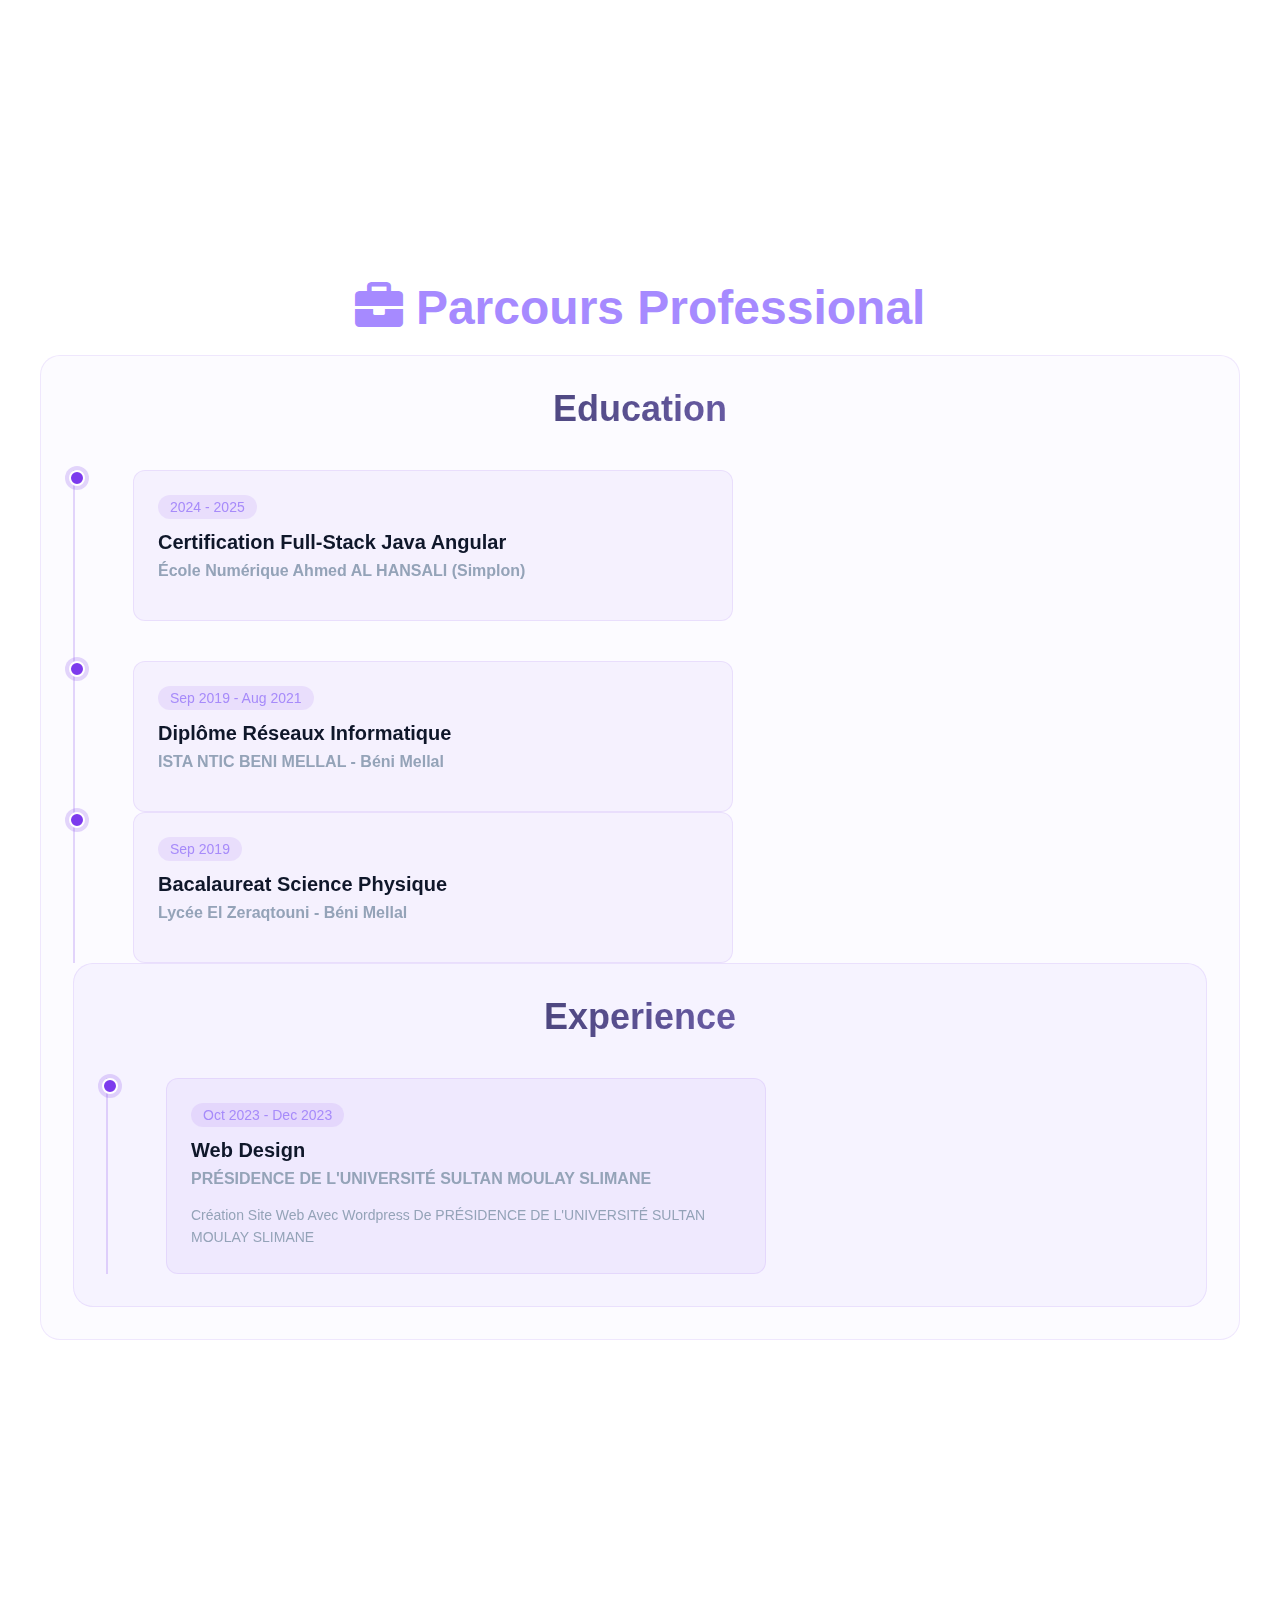
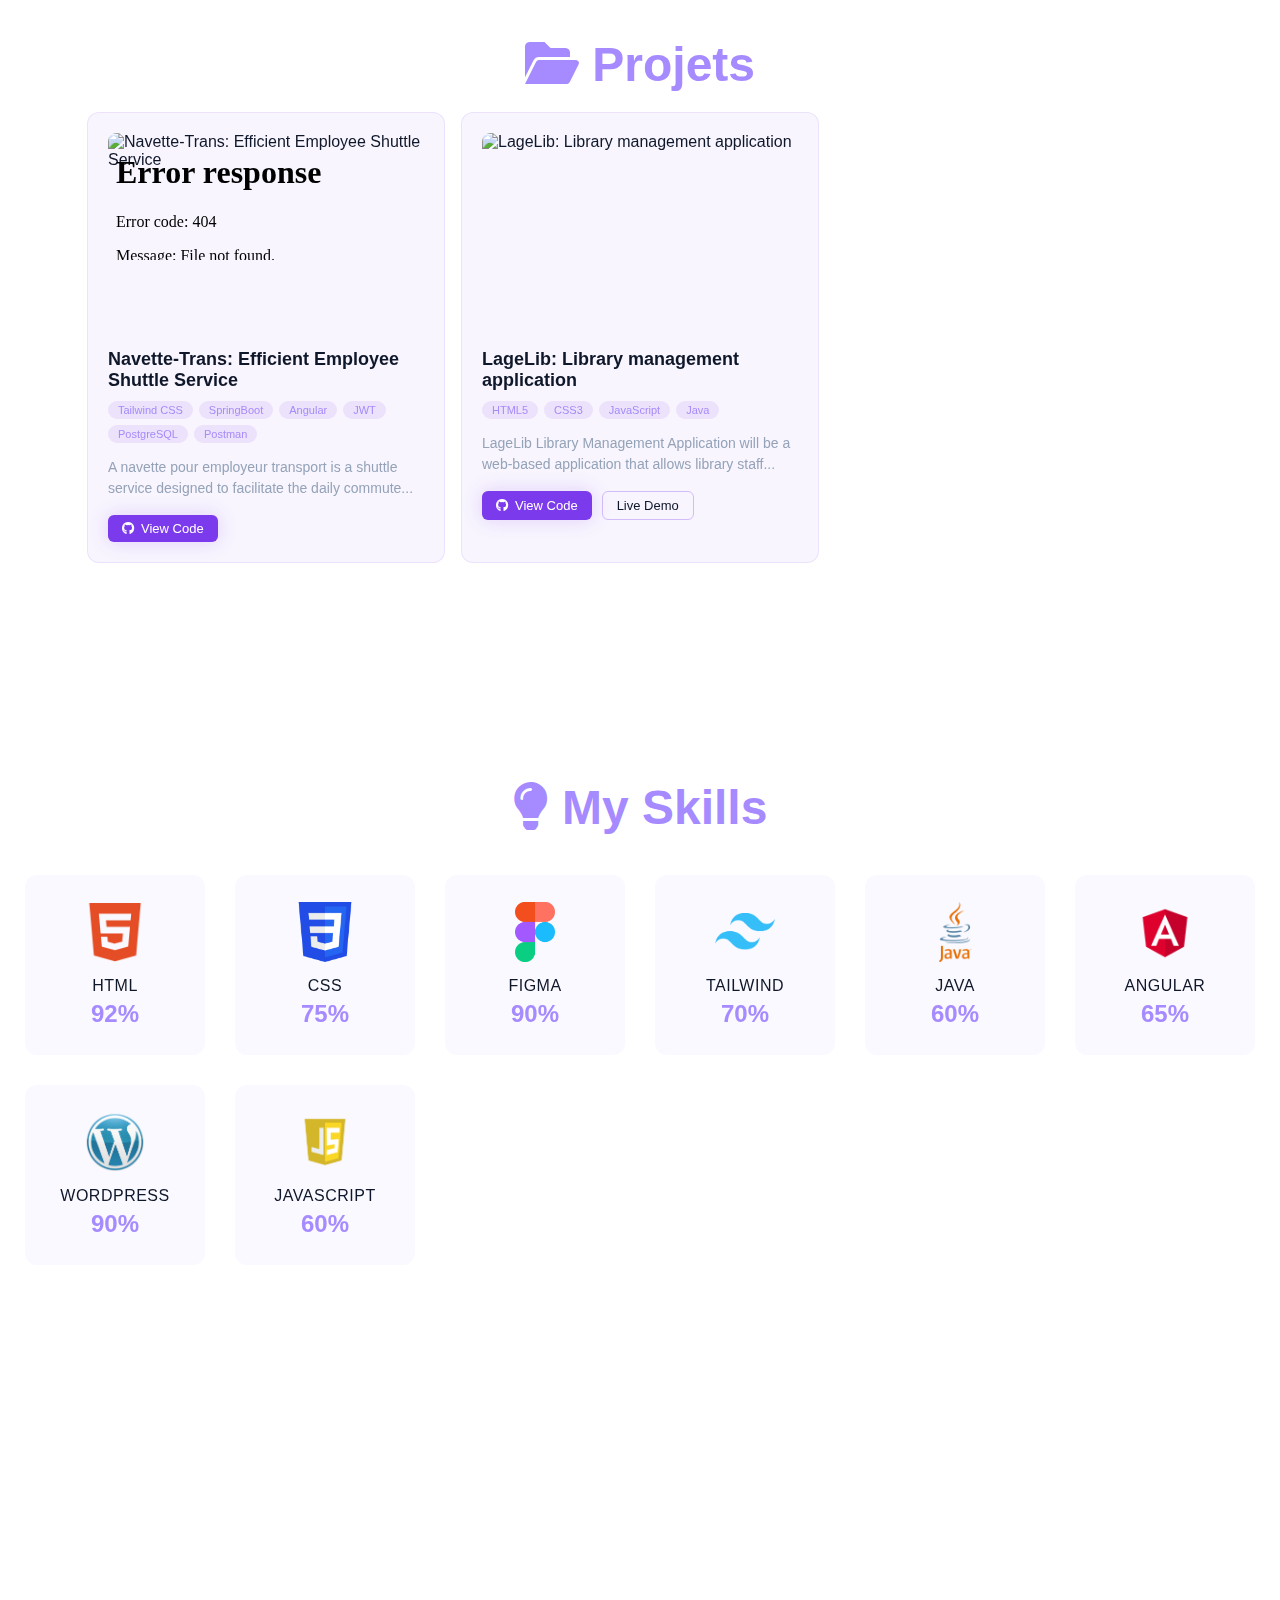
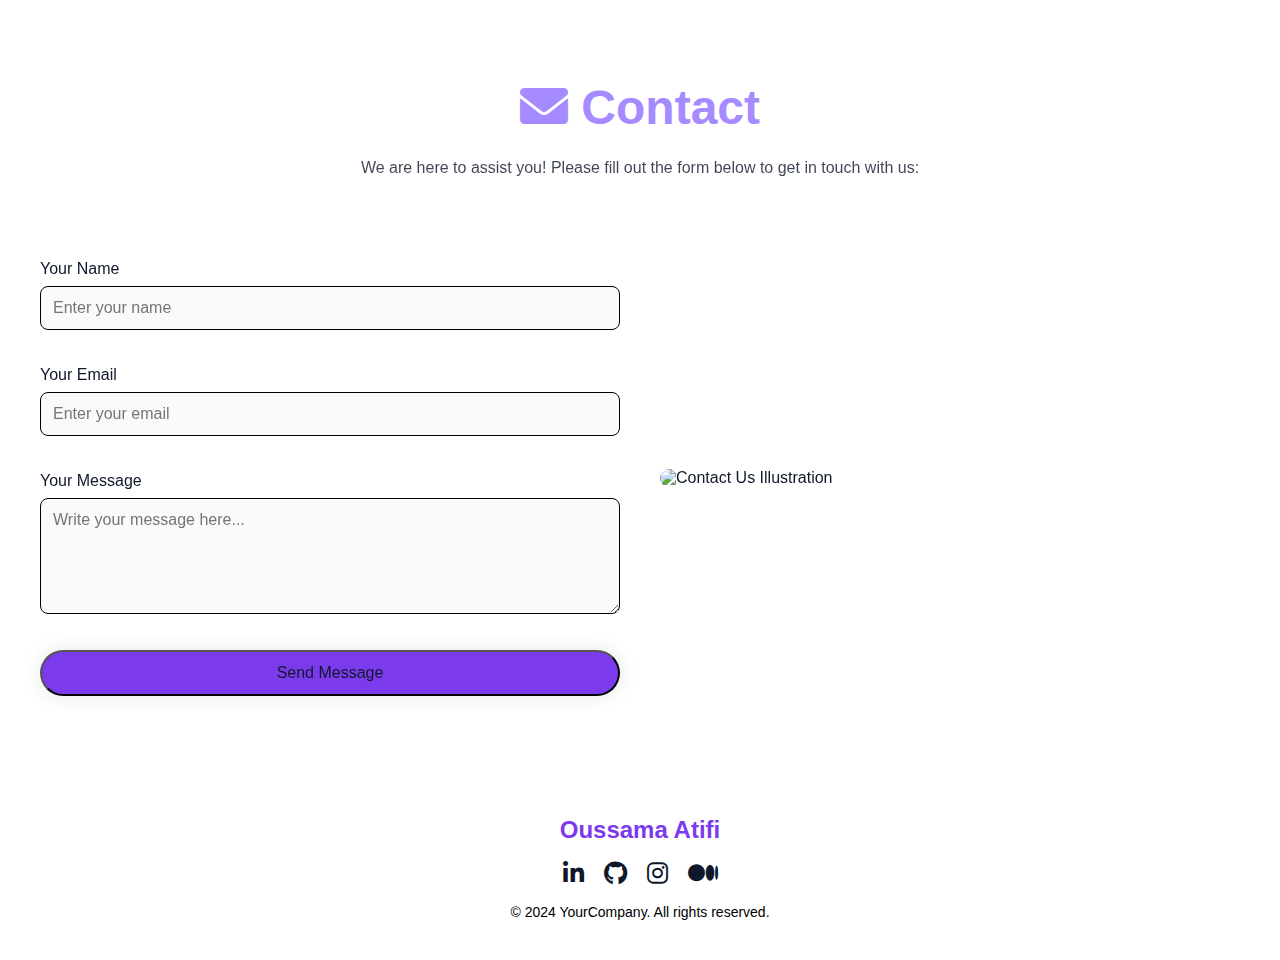
==== commit 17d72b24: "j'ai modifier path cv" ====
--- a/index.html
+++ b/index.html
@@ -45,7 +45,7 @@
                 <h1 class="title">Oussama Atifi</h1>
                 <p class="domain">Full Stack Developer specialized in building exceptional digital experiences.</p>
                 <div class="actions">
-                    <a href="#" class="btn btn-primary">
+                    <a href="assets/cv oussama.pdf" class="btn btn-primary">
                         <i class="fas fa-download"></i>
                         Download CV
                     </a>
@@ -102,8 +102,7 @@
                                 <span class="timeline-year">2024 - 2025</span>
                                 <h3 class="timeline-title">Certification Full-Stack Java Angular</h3>
                                 <h4 class="timeline-subtitle">École Numérique Ahmed AL HANSALI (Simplon)</h4>
-                                <p class="timeline-desc">Specialized in web development and software engineering.
-                                    Graduated with honors and completed multiple practical projects.</p>
+                                
                             </div>
                         </div>
                         <div class="timeline-item">
@@ -111,17 +110,14 @@
                                 <span class="timeline-year">Sep 2019 - Aug 2021</span>
                                 <h3 class="timeline-title">Diplôme Réseaux Informatique</h3>
                                 <h4 class="timeline-subtitle">ISTA NTIC BENI MELLAL - Béni Mellal</h4>
-                                <p class="timeline-desc">Focused on fundamental programming concepts and web
-                                    technologies. Completed internship at local tech company.</p>
-                            </div>
+                                
                         </div>
                         <div class="timeline-item">
                             <div class="timeline-content">
                                 <span class="timeline-year">Sep 2019</span>
                                 <h3 class="timeline-title">Bacalaureat Science Physique</h3>
                                 <h4 class="timeline-subtitle">Lycée El Zeraqtouni - Béni Mellal</h4>
-                                <p class="timeline-desc">Focused on fundamental programming concepts and web
-                                    technologies. Completed internship at local tech company.</p>
+                                
                             </div>
                         </div>
                     </div>
@@ -136,17 +132,8 @@
                                 <span class="timeline-year">Oct 2023 - Dec 2023</span>
                                 <h3 class="timeline-title">Web Design</h3>
                                 <h4 class="timeline-subtitle">PRÉSIDENCE DE L'UNIVERSITÉ SULTAN MOULAY SLIMANE</h4>
-                                <p class="timeline-desc">Crétion Site Web Avec Wordpress De PRÉSIDENCE DE L'UNIVERSITÉ
+                                <p class="timeline-desc">Création Site Web Avec Wordpress De PRÉSIDENCE DE L'UNIVERSITÉ
                                     SULTAN MOULAY SLIMANE</p>
-                            </div>
-                        </div>
-                        <div class="timeline-item">
-                            <div class="timeline-content">
-                                <span class="timeline-year">Jan 2020 - Feb 2020</span>
-                                <h3 class="timeline-title">Web Design</h3>
-                                <h4 class="timeline-subtitle">PRÉSIDENCE DE L'UNIVERSITÉ SULTAN MOULAY SLIMANE</h4>
-                                <p class="timeline-desc">Developed responsive websites and implemented modern UI/UX
-                                    designs. Collaborated with design team on multiple projects.</p>
                             </div>
                         </div>
                     </div>
@@ -200,7 +187,7 @@
                                     class="project-btn btn-primary">
                                     <i class="fab fa-github"></i> View Code
                                 </a>
-                                <a href="#projet-video" class="project-btn btn-outline">Live Demo</a>
+                                <!-- <a href="#projet-video" class="project-btn btn-outline">Live Demo</a> -->
                             </div>
                             <!-- Popup Gallery -->
                             <div id="popup-gallery" class="popup-gallery" style="display: none;">
@@ -262,7 +249,7 @@
                 </div>
 
                 <div class="skill-card">
-                    <img src="/img/figma-1-logo-png-transparent.png" alt="Figma" class="skill-icon">
+                    <img src="/assets/img/figma-1-logo-png-transparent.png" alt="Figma" class="skill-icon">
                     <span class="skill-name">Figma</span>
                     <span class="skill-percentage">90%</span>
                 </div>
--- a/assets/css/style.css
+++ b/assets/css/style.css
@@ -1,1454 +1,1528 @@
 * {
-    margin: 0;
-    padding: 0;
-    box-sizing: border-box;
-    font-family: "Inter", sans-serif;
-  }
-  
-  :root {
-    --bg-color: #ffffff;
-    --text-color: #0f172a;
-    --nav-bg: rgba(255, 255, 255, 0.8);
-    --primary-color: #7c3aed;
-    --secondary-color: #000000; /* Changed to black */
-    --input-bg: #f8fafc;
-    --box-shadow: rgba(0, 0, 0, 0.1);
-  }
-  
-  .dark {
-    --bg-color: #0f172a;
-    --text-color: #ffffff;
-    --nav-bg: rgba(15, 23, 42, 0.8);
-    --primary-color: #a78bfa;
-    --secondary-color: #334155; /* Keep this for dark mode */
-    --input-bg: #1e293b;
-    --box-shadow: rgba(0, 0, 0, 0.5);
-  }
-  
-  body {
-    background: var(--bg-color);
-    color: var(--text-color);
-    overflow-x: hidden;
-    font-family: "Arial", sans-serif;
-    transition: background-color 0.3s ease, color 0.3s ease;
-  }
-  
-  /* Header Styles */
-  .header {
-    position: fixed;
-    top: 0;
-    left: 0;
-    width: 100%;
-    z-index: 1000;
-    backdrop-filter: blur(10px);
-    background: var(--nav-bg);
-    transition: background-color 0.3s ease;
-  }
-  
-  .nav-container {
-    max-width: 1200px;
-    margin: 0 auto;
-    padding: 1rem 24px;
-    display: flex;
-    justify-content: space-between;
-    align-items: center;
-    position: relative;
-  }
-  
+  margin: 0;
+  padding: 0;
+  box-sizing: border-box;
+  font-family: "Inter", sans-serif;
+}
+
+:root {
+  --bg-color: #ffffff;
+  --text-color: #0f172a;
+  --nav-bg: rgba(255, 255, 255, 0.8);
+  --primary-color: #7c3aed;
+  --secondary-color: #000000; /* Changed to black */
+  --input-bg: #f8fafc;
+  --box-shadow: rgba(0, 0, 0, 0.1);
+}
+
+.dark {
+  --bg-color: #0f172a;
+  --text-color: #ffffff;
+  --nav-bg: rgba(15, 23, 42, 0.8);
+  --primary-color: #a78bfa;
+  --secondary-color: #334155; /* Keep this for dark mode */
+  --input-bg: #1e293b;
+  --box-shadow: rgba(0, 0, 0, 0.5);
+}
+
+body {
+  background: var(--bg-color);
+  color: var(--text-color);
+  overflow-x: hidden;
+  font-family: "Arial", sans-serif;
+  transition: background-color 0.3s ease, color 0.3s ease;
+}
+
+/* Header Styles */
+.header {
+  position: fixed;
+  top: 0;
+  left: 0;
+  width: 100%;
+  z-index: 1000;
+  backdrop-filter: blur(10px);
+  background: var(--nav-bg);
+  transition: background-color 0.3s ease;
+}
+
+.nav-container {
+  max-width: 1200px;
+  margin: 0 auto;
+  padding: 1rem 24px;
+  display: flex;
+  justify-content: space-between;
+  align-items: center;
+  position: relative;
+}
+
+.nav-links {
+  display: flex;
+  gap: 2rem;
+  align-items: center;
+  transition: max-height 0.3s ease;
+}
+
+.nav-link {
+  color: var(--text-color);
+  text-decoration: none;
+  font-weight: 500;
+  transition: color 0.3s ease;
+}
+
+.nav-link:hover {
+  color: var(--highlight-color);
+}
+
+.theme-toggle {
+  background: none;
+  border: none;
+  color: var(--text-color);
+  cursor: pointer;
+  padding: 0.5rem;
+  font-size: 1.25rem;
+  transition: color 0.3s ease;
+}
+
+.theme-toggle:hover {
+  color: var(--highlight-color);
+}
+
+/* Mega Menu for Mobile */
+.menu-toggle {
+  display: none;
+  background: none;
+  border: none;
+  color: var(--text-color);
+  cursor: pointer;
+  font-size: 1.5rem;
+}
+
+/* Hidden Mega Menu */
+.nav-links.mobile {
+  display: none;
+  flex-direction: column;
+  max-height: 0;
+  overflow: hidden;
+  background: var(--nav-bg);
+  position: absolute;
+  top: 100%;
+  left: 0;
+  width: 100%;
+  z-index: 1000;
+  box-shadow: 0 4px 6px rgba(0, 0, 0, 0.1);
+}
+
+.nav-links.mobile.active {
+  display: flex;
+  max-height: 300px; /* Adjust this value as needed */
+  padding: 1rem;
+}
+
+/* Responsive Design */
+@media (max-width: 768px) {
+  .menu-toggle {
+    display: block;
+  }
+
   .nav-links {
-    display: flex;
-    gap: 2rem;
-    align-items: center;
-    transition: max-height 0.3s ease;
-  }
-  
-  .nav-link {
-    color: var(--text-color);
-    text-decoration: none;
-    font-weight: 500;
-    transition: color 0.3s ease;
-  }
-  
-  .nav-link:hover {
-    color: var(--highlight-color);
-  }
-  
-  .theme-toggle {
-    background: none;
-    border: none;
-    color: var(--text-color);
-    cursor: pointer;
-    padding: 0.5rem;
-    font-size: 1.25rem;
-    transition: color 0.3s ease;
-  }
-  
-  .theme-toggle:hover {
-    color: var(--highlight-color);
-  }
-  
-  /* Mega Menu for Mobile */
-  .menu-toggle {
-    display: none;
-    background: none;
-    border: none;
-    color: var(--text-color);
-    cursor: pointer;
-    font-size: 1.5rem;
-  }
-  
-  /* Hidden Mega Menu */
+    display: none; /* Hide by default for mobile */
+  }
+
   .nav-links.mobile {
-    display: none;
-    flex-direction: column;
-    max-height: 0;
-    overflow: hidden;
-    background: var(--nav-bg);
-    position: absolute;
-    top: 100%;
-    left: 0;
-    width: 100%;
-    z-index: 1000;
-    box-shadow: 0 4px 6px rgba(0, 0, 0, 0.1);
-  }
-  
+    display: flex; /* Flex behavior for mobile menu */
+  }
+
   .nav-links.mobile.active {
     display: flex;
-    max-height: 300px; /* Adjust this value as needed */
-    padding: 1rem;
-  }
-  
-  /* Responsive Design */
-  @media (max-width: 768px) {
-    .menu-toggle {
-      display: block;
-    }
-  
-    .nav-links {
-      display: none; /* Hide by default for mobile */
-    }
-  
-    .nav-links.mobile {
-      display: flex; /* Flex behavior for mobile menu */
-    }
-  
-    .nav-links.mobile.active {
-      display: flex;
-    }
-  }
-  
-  /* General styles */
+  }
+}
+
+/* General styles */
+.hero {
+  min-height: 100vh;
+  position: relative;
+  padding: 80px 24px 0;
+  display: flex;
+  align-items: center;
+  background: radial-gradient(
+    circle at top right,
+    rgba(124, 58, 237, 0.15),
+    transparent 50%
+  );
+}
+
+.noise {
+  position: fixed;
+  top: 0;
+  left: 0;
+  width: 100%;
+  height: 100%;
+  opacity: 0.05;
+  pointer-events: none;
+}
+
+.container {
+  max-width: 1200px;
+  margin: 0 auto;
+  display: grid;
+  grid-template-columns: 1.2fr 0.8fr;
+  gap: 60px;
+  align-items: center;
+  position: relative;
+}
+
+.content {
+  position: relative;
+  z-index: 1;
+}
+
+.badge {
+  display: inline-block;
+  padding: 8px 16px;
+  background: #7c3aed1a;
+  border: 1px solid rgba(124, 58, 237, 0.2);
+  border-radius: 100px;
+  color: #a78bfa;
+  font-size: 14px;
+  margin-bottom: 24px;
+  backdrop-filter: blur(10px);
+}
+
+.title {
+  font-size: 64px;
+  line-height: 1.1;
+  margin-bottom: 24px;
+  background: linear-gradient(to right, var(--text-color), #a78bfa);
+  -webkit-background-clip: text;
+  -webkit-text-fill-color: transparent;
+}
+
+.domain {
+  font-size: 20px;
+  color: #94a3b8;
+  margin-bottom: 32px;
+  line-height: 1.6;
+}
+
+.actions {
+  display: flex;
+  gap: 16px;
+  margin-bottom: 40px;
+}
+
+.btn {
+  padding: 12px 32px;
+  border-radius: 100px;
+  font-weight: 500;
+  font-size: 16px;
+  transition: all 0.3s ease;
+  text-decoration: none;
+  display: inline-flex;
+  align-items: center;
+  gap: 8px;
+}
+
+.btn-primary {
+  background: #7c3aed;
+  color: white;
+  box-shadow: 0 0 20px rgba(124, 58, 237, 0.2);
+}
+
+.btn-primary:hover {
+  background: #6d28d9;
+  transform: translateY(-2px);
+}
+
+.social-links {
+  display: flex;
+  gap: 20px;
+}
+
+.social-link {
+  color: #94a3b8;
+  font-size: 24px;
+  transition: all 0.3s ease;
+}
+
+.social-link:hover {
+  color: var(--text-color);
+  transform: translateY(-2px);
+}
+
+.image-section {
+  position: relative;
+  max-width: 100%;
+}
+
+.image-wrapper {
+  position: relative;
+  width: 100%;
+  padding-top: 100%;
+  border-radius: 30px;
+  overflow: hidden;
+  background: rgba(124, 58, 237, 0.1);
+  border: 1px solid rgba(124, 58, 237, 0.2);
+}
+
+.profile-image {
+  position: absolute;
+  top: 0;
+  left: 0;
+  width: 100%;
+  height: 100%;
+  object-fit: cover;
+}
+
+.floating-shapes {
+  position: absolute;
+  top: 0;
+  left: 0;
+  width: 100%;
+  height: 100%;
+  pointer-events: none;
+  z-index: -1;
+}
+
+.shape {
+  position: absolute;
+  border-radius: 50%;
+  background: rgba(124, 58, 237, 0.1);
+  filter: blur(40px);
+}
+
+.shape-1 {
+  width: 300px;
+  height: 300px;
+  top: -150px;
+  right: -150px;
+}
+
+.shape-2 {
+  width: 200px;
+  height: 200px;
+  bottom: -100px;
+  left: -100px;
+  background: rgba(167, 139, 250, 0.1);
+}
+
+@keyframes float {
+  0% {
+    transform: translateY(0px);
+  }
+  50% {
+    transform: translateY(-20px);
+  }
+  100% {
+    transform: translateY(0px);
+  }
+}
+
+.image-wrapper {
+  animation: float 6s ease-in-out infinite;
+}
+
+/* Responsive styles */
+@media (max-width: 1024px) {
+  .container {
+    grid-template-columns: 1fr;
+    text-align: center;
+    gap: 40px;
+  }
+
+  .title {
+    font-size: 48px;
+  }
+
+  .actions,
+  .social-links {
+    justify-content: center;
+  }
+
+  .image-section {
+    max-width: 400px;
+    margin: 0 auto;
+  }
+}
+
+@media (max-width: 640px) {
   .hero {
-    min-height: 100vh;
-    position: relative;
-    padding: 80px 24px 0;
-    display: flex;
+    padding-top: 100px;
+    padding-bottom: 60px;
+    flex-direction: column;
     align-items: center;
-    background: radial-gradient(
-      circle at top right,
-      rgba(124, 58, 237, 0.15),
-      transparent 50%
-    );
-  }
-  
-  .noise {
-    position: fixed;
-    top: 0;
-    left: 0;
+    text-align: center;
+  }
+
+  .container {
+    padding: 0 16px;
+  }
+
+  .title {
+    font-size: 36px;
+    margin-bottom: 16px;
+  }
+
+  .domain {
+    font-size: 16px;
+    margin-bottom: 24px;
+  }
+
+  .actions {
+    flex-direction: column;
+    max-width: 300px;
+    margin: 0 auto 40px;
+    gap: 12px;
+  }
+
+  .btn {
     width: 100%;
-    height: 100%;
-    opacity: 0.05;
-    pointer-events: none;
-  }
-  
-  .container {
-    max-width: 1200px;
+    justify-content: center;
+  }
+
+  .social-links {
+    gap: 12px;
+  }
+
+  .shape-1,
+  .shape-2 {
+    display: none;
+  }
+
+  .image-section {
+    max-width: 280px;
     margin: 0 auto;
-    display: grid;
-    grid-template-columns: 1.2fr 0.8fr;
-    gap: 60px;
-    align-items: center;
-    position: relative;
-  }
-  
-  .content {
-    position: relative;
-    z-index: 1;
-  }
-  
-  .badge {
-    display: inline-block;
-    padding: 8px 16px;
-    background: #7c3aed1a;
-    border: 1px solid rgba(124, 58, 237, 0.2);
-    border-radius: 100px;
-    color: #a78bfa;
-    font-size: 14px;
-    margin-bottom: 24px;
-    backdrop-filter: blur(10px);
-  }
-  
-  .title {
-    font-size: 64px;
-    line-height: 1.1;
-    margin-bottom: 24px;
-    background: linear-gradient(to right, var(--text-color), #a78bfa);
-    -webkit-background-clip: text;
-    -webkit-text-fill-color: transparent;
-  }
-  
-  .domain {
-    font-size: 20px;
-    color: #94a3b8;
-    margin-bottom: 32px;
-    line-height: 1.6;
-  }
-  
-  .actions {
-    display: flex;
-    gap: 16px;
-    margin-bottom: 40px;
-  }
-  
-  .btn {
-    padding: 12px 32px;
-    border-radius: 100px;
-    font-weight: 500;
-    font-size: 16px;
-    transition: all 0.3s ease;
-    text-decoration: none;
-    display: inline-flex;
-    align-items: center;
-    gap: 8px;
-  }
-  
-  .btn-primary {
-    background: #7c3aed;
-    color: white;
-    box-shadow: 0 0 20px rgba(124, 58, 237, 0.2);
-  }
-  
-  .btn-primary:hover {
-    background: #6d28d9;
-    transform: translateY(-2px);
-  }
-  
-  .social-links {
-    display: flex;
-    gap: 20px;
-  }
-  
-  .social-link {
-    color: #94a3b8;
-    font-size: 24px;
-    transition: all 0.3s ease;
-  }
-  
-  .social-link:hover {
-    color: var(--text-color);
-    transform: translateY(-2px);
-  }
-  
-  .image-section {
-    position: relative;
-    max-width: 100%;
-  }
-  
-  .image-wrapper {
-    position: relative;
-    width: 100%;
-    padding-top: 100%;
-    border-radius: 30px;
-    overflow: hidden;
-    background: rgba(124, 58, 237, 0.1);
-    border: 1px solid rgba(124, 58, 237, 0.2);
-  }
-  
-  .profile-image {
-    position: absolute;
-    top: 0;
-    left: 0;
-    width: 100%;
-    height: 100%;
-    object-fit: cover;
-  }
-  
-  .floating-shapes {
-    position: absolute;
-    top: 0;
-    left: 0;
-    width: 100%;
-    height: 100%;
-    pointer-events: none;
-    z-index: -1;
-  }
-  
-  .shape {
-    position: absolute;
-    border-radius: 50%;
-    background: rgba(124, 58, 237, 0.1);
-    filter: blur(40px);
-  }
-  
-  .shape-1 {
-    width: 300px;
-    height: 300px;
-    top: -150px;
-    right: -150px;
-  }
-  
-  .shape-2 {
-    width: 200px;
-    height: 200px;
-    bottom: -100px;
-    left: -100px;
-    background: rgba(167, 139, 250, 0.1);
-  }
-  
-  @keyframes float {
-    0% {
-      transform: translateY(0px);
-    }
-    50% {
-      transform: translateY(-20px);
-    }
-    100% {
-      transform: translateY(0px);
-    }
-  }
-  
-  .image-wrapper {
-    animation: float 6s ease-in-out infinite;
-  }
-  
-  /* Responsive styles */
-  @media (max-width: 1024px) {
-    .container {
-      grid-template-columns: 1fr;
-      text-align: center;
-      gap: 40px;
-    }
-  
-    .title {
-      font-size: 48px;
-    }
-  
-    .actions,
-    .social-links {
-      justify-content: center;
-    }
-  
-    .image-section {
-      max-width: 400px;
-      margin: 0 auto;
-    }
-  }
-  
-  @media (max-width: 640px) {
-    .hero {
-      padding-top: 100px;
-      padding-bottom: 60px;
-      flex-direction: column;
-      align-items: center;
-      text-align: center;
-    }
-  
-    .container {
-      padding: 0 16px;
-    }
-  
-    .title {
-      font-size: 36px;
-      margin-bottom: 16px;
-    }
-  
-    .domain {
-      font-size: 16px;
-      margin-bottom: 24px;
-    }
-  
-    .actions {
-      flex-direction: column;
-      max-width: 300px;
-      margin: 0 auto 40px;
-      gap: 12px;
-    }
-  
-    .btn {
-      width: 100%;
-      justify-content: center;
-    }
-  
-    .social-links {
-      gap: 12px;
-    }
-  
-    .shape-1,
-    .shape-2 {
-      display: none;
-    }
-  
-    .image-section {
-      max-width: 280px;
-      margin: 0 auto;
-    }
-  }
-  
-  .about {
-    padding: 80px 24px;
-    background: var(--bg-color);
-    display: flex;
-    justify-content: center;
-    align-items: center;
-    height: 100vh;
-  }
-  
+  }
+}
+@media (max-width: 480px) {
+  body {
+    padding: 0px;
+  }
+}
+
+@media (max-width: 768px) {
+  .hero img {
+    max-width: 90%; /* Slight padding for larger mobile screens */
+    margin: 0 auto; /* Centers the image */
+  }
+}
+
+@media (max-width: 480px) {
+  .hero img {
+    max-width: 80%; /* Slightly smaller for smaller screens */
+    margin: 0 auto; /* Centers the image */
+  }
+}
+
+@media (max-width: 360px) {
+  .hero img {
+    max-width: 100%; /* Full width for very small screens */
+    margin: 0 auto; /* Centers the image */
+  }
+}
+
+
+
+.about {
+  padding: 80px 24px;
+  background: var(--bg-color);
+  display: flex;
+  justify-content: center;
+  align-items: center;
+  height: 100vh;
+}
+
+.about .container {
+  max-width: 1200px;
+  display: flex;
+  justify-content: center;
+  align-items: center;
+  gap: 60px;
+  width: 100%;
+}
+
+.about .content {
+  max-width: 500px;
+  text-align: center;
+}
+
+.about .title {
+  font-size: 48px;
+  margin-bottom: 24px;
+  background: linear-gradient(to right, var(--text-color), #a78bfa);
+  -webkit-background-clip: text;
+  -webkit-text-fill-color: transparent;
+}
+
+.about .description {
+  font-size: 18px;
+  color: #94a3b8;
+  margin-bottom: 32px;
+  line-height: 1.6;
+}
+
+.about .actions {
+  display: flex;
+  gap: 16px;
+  justify-content: center;
+}
+
+.about .btn {
+  padding: 12px 32px;
+  border-radius: 100px;
+  font-weight: 500;
+  font-size: 16px;
+  transition: all 0.3s ease;
+  text-decoration: none;
+  display: inline-flex;
+  align-items: center;
+  gap: 8px;
+}
+
+.about .btn-primary {
+  background: #7c3aed;
+  color: white;
+  box-shadow: 0 0 20px rgba(124, 58, 237, 0.2);
+}
+
+.about .btn-primary:hover {
+  background: #6d28d9;
+  transform: translateY(-2px);
+}
+
+@media (max-width: 1024px) {
   .about .container {
-    max-width: 1200px;
-    display: flex;
-    justify-content: center;
-    align-items: center;
-    gap: 60px;
-    width: 100%;
-  }
-  
-  .about .content {
-    max-width: 500px;
+    flex-direction: column;
+    gap: 40px;
     text-align: center;
   }
-  
-  .about .title {
-    font-size: 48px;
-    margin-bottom: 24px;
-    background: linear-gradient(to right, var(--text-color), #a78bfa);
-    -webkit-background-clip: text;
-    -webkit-text-fill-color: transparent;
-  }
-  
-  .about .description {
-    font-size: 18px;
-    color: #94a3b8;
-    margin-bottom: 32px;
-    line-height: 1.6;
-  }
-  
-  .about .actions {
-    display: flex;
-    gap: 16px;
-    justify-content: center;
-  }
-  
-  .about .btn {
-    padding: 12px 32px;
-    border-radius: 100px;
-    font-weight: 500;
-    font-size: 16px;
-    transition: all 0.3s ease;
-    text-decoration: none;
-    display: inline-flex;
-    align-items: center;
-    gap: 8px;
-  }
-  
-  .about .btn-primary {
-    background: #7c3aed;
-    color: white;
-    box-shadow: 0 0 20px rgba(124, 58, 237, 0.2);
-  }
-  
-  .about .btn-primary:hover {
-    background: #6d28d9;
-    transform: translateY(-2px);
-  }
-  
-  @media (max-width: 1024px) {
-    .about .container {
-      flex-direction: column;
-      gap: 40px;
-      text-align: center;
-    }
-  
-    .about .title {
-      font-size: 36px;
-    }
-  
-    .about .actions {
-      justify-content: center;
-    }
-  }
-  
-  @media (max-width: 640px) {
-    .about .title {
-      font-size: 28px;
-    }
-  
-    .about .description {
-      font-size: 16px;
-    }
-  
-    .about .actions {
-      flex-direction: column;
-      max-width: 300px;
-      margin: 0 auto;
-    }
-  
-    .about .btn {
-      width: 100%;
-      justify-content: center;
-    }
-  }
-  .about .timeline-section {
-    margin-bottom: 40px;
-  }
-  
+
   .about .title {
     font-size: 36px;
+  }
+
+  .about .actions {
+    justify-content: center;
+  }
+}
+
+@media (max-width: 360px) {
+  .hero {
+    padding: 60px 16px;
+    flex-direction: column;
+    text-align: center;
+    background: radial-gradient(
+      circle at 50% 20%, /* Adjust gradient position for mobile */
+      rgba(124, 58, 237, 0.1), /* Softer purple */
+      transparent 50%
+    ),
+    #ffffff; /* Fallback color */
+  }
+
+  .container {
+    padding: 0;
+  }
+
+  .title {
+    font-size: 32px;
     margin-bottom: 16px;
-    background: linear-gradient(to right, var(--text-color), #a78bfa);
-    -webkit-background-clip: text;
-    -webkit-text-fill-color: transparent;
-  }
-  
-  /* Base Styles */
+  }
+
+  .domain {
+    font-size: 14px;
+    margin-bottom: 16px;
+  }
+
+  .actions {
+    flex-direction: column;
+    gap: 12px;
+    margin: 0 auto 24px;
+  }
+
+  .btn {
+    width: 100%;
+    padding: 12px;
+    justify-content: center;
+  }
+
+  .social-links {
+    gap: 12px;
+    margin-bottom: 16px;
+  }
+
+}
+
+
+@media (max-width: 640px) {
+  .about .title {
+    font-size: 28px;
+  }
+
+  .about .description {
+    font-size: 16px;
+  }
+
+  .about .actions {
+    flex-direction: column;
+    max-width: 300px;
+    margin: 0 auto;
+  }
+
+  .about .btn {
+    width: 100%;
+    justify-content: center;
+  }
+}
+.about .timeline-section {
+  margin-bottom: 40px;
+}
+
+.about .title {
+  font-size: 36px;
+  margin-bottom: 16px;
+  background: linear-gradient(to right, var(--text-color), #a78bfa);
+  -webkit-background-clip: text;
+  -webkit-text-fill-color: transparent;
+}
+
+/* Base Styles */
+.timeline-section {
+  min-height: 100vh;
+  padding: 80px 24px;
+  background: var(--bg-color);
+  display: flex;
+  align-items: center;
+}
+
+.timeline-container {
+  max-width: 1200px;
+  margin: 0 auto;
+  width: 100%;
+}
+
+.timeline-wrapper {
+  display: flex;
+  gap: 60px;
+  margin-bottom: 60px;
+}
+
+.timeline-block {
+  flex: 1;
+  position: relative;
+  background: rgba(124, 58, 237, 0.02);
+  border-radius: 20px;
+  padding: 32px;
+  border: 1px solid rgba(124, 58, 237, 0.1);
+  backdrop-filter: blur(10px);
+}
+
+.section-title {
+  font-size: 36px;
+  margin-bottom: 40px;
+  text-align: center;
+  background: linear-gradient(to right, var(--text-color), #a78bfa);
+  -webkit-background-clip: text;
+  -webkit-text-fill-color: transparent;
+}
+
+.timeline {
+  position: relative;
+  padding-left: 40px;
+}
+
+.timeline::before {
+  content: "";
+  position: absolute;
+  left: 0;
+  top: 0;
+  height: 100%;
+  width: 2px;
+  background: rgba(124, 58, 237, 0.2);
+}
+
+.timeline-item {
+  position: relative;
+  margin-bottom: 40px;
+}
+
+.timeline-item:last-child {
+  margin-bottom: 0;
+}
+
+.timeline-item::before {
+  content: "";
+  position: absolute;
+  left: -44px;
+  top: 0;
+  width: 12px;
+  height: 12px;
+  border-radius: 50%;
+  background: #7c3aed;
+  border: 2px solid var(--bg-color);
+  box-shadow: 0 0 0 4px rgba(124, 58, 237, 0.2);
+}
+
+.timeline-content {
+  background: rgba(124, 58, 237, 0.05);
+  border: 1px solid rgba(124, 58, 237, 0.1);
+  border-radius: 12px;
+  padding: 24px;
+  transition: transform 0.3s ease;
+  max-width: 600px;
+  margin-left: 20px;
+}
+
+.timeline-content:hover {
+  transform: translateY(-5px);
+}
+
+.timeline-year {
+  display: inline-block;
+  padding: 4px 12px;
+  background: rgba(124, 58, 237, 0.1);
+  border-radius: 100px;
+  color: #a78bfa;
+  font-size: 14px;
+  margin-bottom: 12px;
+}
+
+.timeline-title {
+  color: var(--text-color);
+  font-size: 20px;
+  font-weight: 600;
+  margin-bottom: 8px;
+}
+
+.timeline-subtitle {
+  color: #94a3b8;
+  font-size: 16px;
+  margin-bottom: 16px;
+}
+
+.timeline-desc {
+  color: #94a3b8;
+  font-size: 14px;
+  line-height: 1.6;
+}
+
+/* Responsive Styles */
+@media (max-width: 768px) {
+  .timeline-wrapper {
+    flex-direction: column;
+    gap: 40px;
+  }
+
+  .timeline-block {
+    padding: 20px;
+  }
+
+  .timeline-content {
+    max-width: 100%; /* Ensures it adapts to the screen width */
+    margin-left: 0; /* Aligns items properly for mobile */
+    padding: 16px; /* Slightly reduce padding for better fit */
+  }
+
+  .timeline-item::before {
+    left: -20px; /* Adjust bullet position for mobile screens */
+  }
+
+  .timeline {
+    padding-left: 20px; /* Reduce the timeline left padding */
+  }
+
+  .section-title {
+    font-size: 24px; /* Adjust title size for smaller screens */
+    margin-bottom: 24px;
+  }
+
+  .timeline-year {
+    font-size: 12px; /* Adjust year badge size */
+  }
+
+  .timeline-title {
+    font-size: 18px;
+  }
+
+  .timeline-subtitle {
+    font-size: 14px;
+  }
+
+  .timeline-desc {
+    font-size: 12px;
+  }
+}
+
+@media (max-width: 480px) {
   .timeline-section {
-    min-height: 100vh;
-    padding: 80px 24px;
-    background: var(--bg-color);
-    display: flex;
-    align-items: center;
-  }
-  
-  .timeline-container {
-    max-width: 1200px;
-    margin: 0 auto;
-    width: 100%;
-  }
-  
-  .timeline-wrapper {
-    display: flex;
-    gap: 60px;
-    margin-bottom: 60px;
-  }
-  
-  .timeline-block {
-    flex: 1;
-    position: relative;
-    background: rgba(124, 58, 237, 0.02);
-    border-radius: 20px;
-    padding: 32px;
-    border: 1px solid rgba(124, 58, 237, 0.1);
-    backdrop-filter: blur(10px);
-  }
-  
+    padding: 40px 12px; /* Reduce padding for very small devices */
+  }
+
+  .timeline-content {
+    padding: 16px;
+  }
+
+  .timeline-item::before {
+    left: -15px; /* Fine-tune bullet alignment */
+  }
+
   .section-title {
+    font-size: 20px;
+  }
+
+  .timeline-year {
+    font-size: 10px;
+  }
+
+  .timeline-title {
+    font-size: 16px;
+  }
+
+  .timeline-subtitle {
+    font-size: 12px;
+  }
+
+  .timeline-desc {
+    font-size: 11px;
+  }
+}
+
+/* Base Styles */
+.portfolio-section {
+  min-height: 100vh;
+  padding: 80px 24px;
+  display: flex;
+  align-items: center;
+}
+
+.main-container {
+  max-width: 1200px;
+  margin: 0 auto;
+  width: 100%;
+}
+
+.sections-wrapper {
+  display: flex;
+  gap: 40px;
+  margin-bottom: 60px;
+}
+
+.section-block {
+  flex: 1;
+  position: relative;
+  border-radius: 20px;
+  padding: 32px;
+  backdrop-filter: blur(10px);
+}
+
+.section-title {
+  font-size: 36px;
+  margin-bottom: 40px;
+  text-align: center;
+  background: linear-gradient(to right, var(--text-color), #a78bfa);
+  -webkit-background-clip: text;
+  -webkit-text-fill-color: transparent;
+}
+
+/* Project Cards Styles */
+.projects-grid {
+  display: grid;
+  grid-template-columns: repeat(3, 1fr); /* Three columns fixed */
+  gap: 16px; /* Compact gap between cards */
+  max-width: 1200px;
+  margin: 0 auto;
+  padding: 0 15px;
+}
+
+.project-card {
+  background: rgba(124, 58, 237, 0.05);
+  border: 1px solid rgba(124, 58, 237, 0.1);
+  border-radius: 12px;
+  padding: 20px;
+  transition: all 0.3s ease;
+  width: 100%;
+}
+
+.project-card:hover {
+  transform: translateY(-5px);
+  box-shadow: 0 10px 20px rgba(124, 58, 237, 0.1);
+}
+
+.project-card img {
+  width: 100%;
+  height: 200px;
+  object-fit: cover;
+  border-radius: 8px;
+  margin-bottom: 16px;
+}
+
+.project-title {
+  color: var(--text-color);
+  font-size: 18px;
+  font-weight: 600;
+  margin-bottom: 10px;
+}
+
+.project-tags {
+  display: flex;
+  gap: 6px;
+  flex-wrap: wrap;
+  margin-bottom: 14px;
+}
+
+.project-tag {
+  padding: 3px 10px;
+  background: rgba(124, 58, 237, 0.1);
+  border-radius: 100px;
+  color: #a78bfa;
+  font-size: 11px;
+}
+
+.project-desc {
+  color: #94a3b8;
+  font-size: 14px;
+  line-height: 1.5;
+  margin-bottom: 16px;
+  max-height: 60px;
+  overflow: hidden;
+}
+
+.project-links {
+  display: flex;
+  gap: 10px;
+}
+
+.project-btn {
+  padding: 6px 14px;
+  border-radius: 6px;
+  font-size: 13px;
+  font-weight: 500;
+  text-decoration: none;
+  display: inline-flex;
+  align-items: center;
+  gap: 6px;
+  transition: all 0.3s ease;
+}
+
+.btn-primary {
+  background: #7c3aed;
+  color: white;
+}
+
+.btn-outline {
+  border: 1px solid rgba(124, 58, 237, 0.3);
+  color: var(--text-color);
+}
+
+.btn-primary:hover {
+  background: #6d28d9;
+}
+
+.btn-outline:hover {
+  border-color: #7c3aed;
+  background: rgba(124, 58, 237, 0.1);
+}
+
+/* Responsive Styles */
+@media (max-width: 1024px) {
+  .projects-grid {
+    grid-template-columns: repeat(2, 1fr); /* Two columns on medium screens */
+    gap: 20px; /* Adjust gap for better spacing */
+  }
+}
+
+@media (max-width: 768px) {
+  .projects-grid {
+    grid-template-columns: 1fr; /* Single column on smaller screens */
+    max-width: 600px;
+    margin: 0 auto; /* Center the grid for smaller screens */
+  }
+
+  .project-card {
+    padding: 16px;
+  }
+}
+
+@media (max-width: 480px) {
+  .projects-grid {
+    grid-template-columns: 1fr; /* Maintain single column for smaller mobile screens */
+    gap: 12px; /* Smaller gap for tight spaces */
+    max-width: 100%; /* Full-width for extra small screens */
+    padding: 0 10px;
+  }
+
+  .project-card img {
+    height: 160px; /* Reduce image height for mobile screens */
+  }
+
+  .project-title {
+    font-size: 16px; /* Adjust font size for smaller screens */
+  }
+
+  .project-desc {
+    font-size: 12px; /* Smaller text for descriptions */
+  }
+
+  .btn-primary,
+  .btn-outline {
+    font-size: 12px; /* Adjust button font size for mobile */
+    /* padding: 4px 10px; */
+  }
+}
+
+/* Section Wrapper Adjustments for All Screens */
+@media (max-width: 1200px) {
+  .sections-wrapper {
+    flex-direction: column;
+    gap: 20px; /* Reduce gap between sections */
+  }
+}
+
+@media (max-width: 768px) {
+  .portfolio-section {
+    padding: 60px 20px;
+  }
+
+  .section-title {
+    font-size: 28px;
+    margin-bottom: 32px;
+  }
+
+  .section-block {
+    padding: 24px;
+  }
+}
+/* Slider Container */
+.slider {
+  position: relative;
+  width: 100%;
+  height: 200px;
+  overflow: hidden;
+  border-radius: 8px;
+  margin-bottom: 16px;
+}
+
+.slider-image {
+  position: absolute;
+  top: 0;
+  left: 0;
+  width: 100%;
+  height: 100%;
+  object-fit: cover;
+  opacity: 0;
+  transition: opacity 0.3s ease-in-out;
+}
+
+.slider-image.active {
+  opacity: 1;
+}
+
+.slider-controls {
+  position: absolute;
+  top: 50%;
+  left: 0;
+  width: 100%;
+  display: flex;
+  justify-content: space-between;
+  transform: translateY(-50%);
+}
+
+.slider-controls button {
+  background: rgba(124, 58, 237, 0.5);
+  color: white;
+  border: none;
+  padding: 5px 10px;
+  font-size: 18px;
+  cursor: pointer;
+  transition: background 0.3s ease;
+}
+
+.slider-controls button:hover {
+  background: rgba(124, 58, 237, 0.8);
+}
+
+/* Gallery Popup */
+.popup-gallery {
+  position: fixed;
+  top: 0;
+  left: 0;
+  width: 100%;
+  height: 100%;
+  background-color: rgba(0, 0, 0, 0.7);
+  display: none;
+  justify-content: center;
+  align-items: center;
+  z-index: 9999;
+}
+
+.popup-content {
+  position: relative;
+  max-width: 90%;
+  max-height: 90%;
+  text-align: center;
+}
+
+#popup-image {
+  max-width: 100%;
+  max-height: 80vh;
+  margin: 0 auto;
+}
+
+.close-gallery {
+  position: absolute;
+  top: 10px;
+  right: 10px;
+  font-size: 24px;
+  color: white;
+  cursor: pointer;
+}
+
+.gallery-controls {
+  position: absolute;
+  top: 50%;
+  width: 100%;
+  display: flex;
+  justify-content: space-between;
+  transform: translateY(-50%);
+}
+
+.gallery-btn {
+  background: rgba(124, 58, 237, 0.8);
+  color: white;
+  border: none;
+  padding: 10px;
+  font-size: 20px;
+  cursor: pointer;
+  transition: background 0.3s ease;
+}
+
+.gallery-btn:hover {
+  background: rgba(124, 58, 237, 1);
+}
+
+.gallery-btn:focus {
+  outline: none;
+}
+
+
+.containers {
+  min-height: 100vh; /* Ensures the container takes full viewport height */
+  justify-content: center; /* Centers children vertically */
+}
+
+.header {
+  text-align: center;
+  margin-bottom: 60px;
+  width: 100%;
+}
+
+h2 {
+  color: #a68aff;
+  font-size: clamp(36px, 5vw, 48px);
+  margin-bottom: 20px;
+  font-weight: 600;
+  text-align: center;
+}
+
+.subtitle {
+  color: var(--text-color);
+  font-size: clamp(14px, 2vw, 16px);
+  opacity: 0.8;
+  max-width: 600px;
+  margin: 0 auto;
+  line-height: 1.6;
+  text-align: center;
+}
+
+.skills-grid {
+  display: grid;
+  grid-template-columns: repeat(auto-fit, minmax(150px, 1fr));
+  gap: 30px;
+  padding: 20px;
+  width: 100%;
+  place-items: center;
+  place-content: center;
+}
+
+.skill-card {
+  position: relative;
+  width: 100%;
+  max-width: 180px;
+  aspect-ratio: 1;
+  display: flex;
+  flex-direction: column;
+  align-items: center;
+  justify-content: center;
+  background: rgba(166, 138, 255, 0.05);
+  border-radius: 12px;
+  padding: 20px;
+  transition: all 0.3s ease;
+  cursor: pointer;
+  border: 2px solid transparent;
+}
+
+.skill-card:hover {
+  border-color: #a68aff;
+  transform: translateY(-5px);
+}
+
+.skill-icon {
+  width: clamp(40px, 8vw, 60px);
+  height: clamp(40px, 8vw, 60px);
+  margin-bottom: 15px;
+  transition: transform 0.3s ease;
+  object-fit: contain;
+}
+
+.skill-card:hover .skill-icon {
+  transform: scale(1.1);
+}
+
+.skill-name {
+  color: var(--text-color);
+  font-size: clamp(14px, 1.5vw, 16px);
+  font-weight: 500;
+  margin-bottom: 5px;
+  text-transform: uppercase;
+  letter-spacing: 0.5px;
+  text-align: center;
+}
+
+.skill-percentage {
+  color: #a68aff;
+  font-weight: 600;
+  font-size: clamp(18px, 2.5vw, 24px);
+  text-align: center;
+}
+
+@media (min-width: 768px) {
+  .skills-grid {
+    grid-template-columns: repeat(3, minmax(150px, 180px));
+    justify-content: center;
+  }
+}
+
+@media (min-width: 1024px) {
+  .skills-grid {
+    grid-template-columns: repeat(6, minmax(150px, 180px));
+  }
+}
+
+@media (max-width: 480px) {
+  .skills-grid {
+    grid-template-columns: repeat(2, minmax(120px, 150px));
+    gap: 15px;
+    padding: 10px;
+  }
+
+  .skill-card {
+    padding: 15px;
+    max-width: 150px;
+  }
+
+  .headers {
+    margin-bottom: 40px;
+  }
+
+  body {
+    padding: 0px;
+  }
+}
+/* Contact Us Section */
+.contact-us {
+  padding: 80px 24px;
+  background: var(--bg-color);
+  display: flex;
+  justify-content: center;
+  align-items: flex-start;
+  flex-direction: column;
+}
+
+.contact-us .container {
+  max-width: 1200px;
+  width: 100%;
+  display: flex;
+  flex-direction: row;
+  justify-content: space-between;
+  gap: 40px;
+}
+
+.contact-us .title {
+  font-size: 48px;
+  background: linear-gradient(
+    to right,
+    var(--primary-color),
+    var(--text-color)
+  );
+  -webkit-background-clip: text;
+  -webkit-text-fill-color: transparent;
+  margin-bottom: 24px;
+}
+
+.contact-us .description {
+  font-size: 18px;
+  color: var(--secondary-color);
+  line-height: 1.6;
+  margin-bottom: 32px;
+}
+
+/* Contact Form Styling */
+.contact-form {
+  flex: 1;
+  display: flex;
+  flex-direction: column;
+  gap: 20px;
+}
+
+.contact-form form {
+  display: flex;
+  flex-direction: column;
+  gap: 20px;
+}
+
+.contact-form .form-group {
+  display: flex;
+  flex-direction: column;
+}
+
+.contact-form label {
+  font-size: 16px;
+  color: var(--text-color);
+  margin-bottom: 8px;
+}
+
+.contact-form input,
+.contact-form textarea {
+  padding: 12px;
+  font-size: 16px;
+  border: 1px solid var(--secondary-color);
+  border-radius: 8px;
+  background: var(--input-bg);
+  color: var(--text-color);
+  width: 100%;
+  margin-bottom: 16px;
+}
+
+.contact-form textarea {
+  resize: vertical;
+}
+
+.contact-form button {
+  padding: 12px 24px; /* Réduit le padding horizontal */
+  border-radius: 100px;
+  font-weight: 500;
+  font-size: 16px;
+  background: var(--primary-color);
+  color: var(--text-color);
+  box-shadow: 0 0 20px var(--box-shadow);
+  transition: all 0.3s ease;
+  width: auto; /* Ajuste la largeur au contenu */
+  display: inline-block; /* Empêche l'étirement du bouton */
+  text-align: center; /* Centre le texte */
+}
+
+.contact-form button:hover {
+  background: #6d28d9;
+  transform: translateY(-2px);
+}
+
+/* Contact Information Section */
+.contact-info {
+  flex: 1;
+  display: flex;
+  flex-direction: column;
+  align-items: flex-start;
+}
+
+.contact-info .title {
+  font-size: 48px;
+  background: linear-gradient(
+    to right,
+    var(--primary-color),
+    var(--text-color)
+  );
+  -webkit-background-clip: text;
+  -webkit-text-fill-color: transparent;
+  margin-bottom: 24px;
+}
+
+.contact-info .address,
+.contact-info .email,
+.contact-info .phone {
+  font-size: 18px;
+  color: var(
+    --text-color
+  ); /* Adapte la couleur selon le mode clair ou sombre */
+  line-height: 1.6;
+  margin-bottom: 16px;
+}
+
+.contact-info .address span,
+.contact-info .email span,
+.contact-info .phone span {
+  font-weight: bold;
+  color: var(--primary-color); /* Accentue les informations importantes */
+}
+/* Responsive Design */
+@media (max-width: 1024px) {
+  .contact-us .container {
+    flex-direction: column;
+    gap: 40px;
+  }
+
+  .contact-us .title,
+  .contact-info .title {
     font-size: 36px;
-    margin-bottom: 40px;
-    text-align: center;
-    background: linear-gradient(to right, var(--text-color), #a78bfa);
-    -webkit-background-clip: text;
-    -webkit-text-fill-color: transparent;
-  }
-  
-  .timeline {
-    position: relative;
-    padding-left: 40px;
-  }
-  
-  .timeline::before {
-    content: "";
-    position: absolute;
-    left: 0;
-    top: 0;
-    height: 100%;
-    width: 2px;
-    background: rgba(124, 58, 237, 0.2);
-  }
-  
-  .timeline-item {
-    position: relative;
-    margin-bottom: 40px;
-  }
-  
-  .timeline-item:last-child {
-    margin-bottom: 0;
-  }
-  
-  .timeline-item::before {
-    content: "";
-    position: absolute;
-    left: -44px;
-    top: 0;
-    width: 12px;
-    height: 12px;
-    border-radius: 50%;
-    background: #7c3aed;
-    border: 2px solid var(--bg-color);
-    box-shadow: 0 0 0 4px rgba(124, 58, 237, 0.2);
-  }
-  
-  .timeline-content {
-    background: rgba(124, 58, 237, 0.05);
-    border: 1px solid rgba(124, 58, 237, 0.1);
-    border-radius: 12px;
-    padding: 24px;
-    transition: transform 0.3s ease;
-    max-width: 600px;
-    margin-left: 20px;
-  }
-  
-  .timeline-content:hover {
-    transform: translateY(-5px);
-  }
-  
-  .timeline-year {
-    display: inline-block;
-    padding: 4px 12px;
-    background: rgba(124, 58, 237, 0.1);
-    border-radius: 100px;
-    color: #a78bfa;
-    font-size: 14px;
-    margin-bottom: 12px;
-  }
-  
-  .timeline-title {
-    color: var(--text-color);
-    font-size: 20px;
-    font-weight: 600;
-    margin-bottom: 8px;
-  }
-  
-  .timeline-subtitle {
-    color: #94a3b8;
-    font-size: 16px;
-    margin-bottom: 16px;
-  }
-  
-  .timeline-desc {
-    color: #94a3b8;
-    font-size: 14px;
-    line-height: 1.6;
-  }
-  
-  /* Responsive Styles */
-  @media (max-width: 768px) {
-    .timeline-wrapper {
-      flex-direction: column;
-      gap: 40px;
-    }
-  
-    .timeline-block {
-      padding: 20px;
-    }
-  
-    .timeline-content {
-      max-width: 100%; /* Ensures it adapts to the screen width */
-      margin-left: 0; /* Aligns items properly for mobile */
-      padding: 16px; /* Slightly reduce padding for better fit */
-    }
-  
-    .timeline-item::before {
-      left: -20px; /* Adjust bullet position for mobile screens */
-    }
-  
-    .timeline {
-      padding-left: 20px; /* Reduce the timeline left padding */
-    }
-  
-    .section-title {
-      font-size: 24px; /* Adjust title size for smaller screens */
-      margin-bottom: 24px;
-    }
-  
-    .timeline-year {
-      font-size: 12px; /* Adjust year badge size */
-    }
-  
-    .timeline-title {
-      font-size: 18px;
-    }
-  
-    .timeline-subtitle {
-      font-size: 14px;
-    }
-  
-    .timeline-desc {
-      font-size: 12px;
-    }
-  }
-  
-  @media (max-width: 480px) {
-    .timeline-section {
-      padding: 40px 12px; /* Reduce padding for very small devices */
-    }
-  
-    .timeline-content {
-      padding: 16px;
-    }
-  
-    .timeline-item::before {
-      left: -15px; /* Fine-tune bullet alignment */
-    }
-  
-    .section-title {
-      font-size: 20px;
-    }
-  
-    .timeline-year {
-      font-size: 10px;
-    }
-  
-    .timeline-title {
-      font-size: 16px;
-    }
-  
-    .timeline-subtitle {
-      font-size: 12px;
-    }
-  
-    .timeline-desc {
-      font-size: 11px;
-    }
-  }
-  
-  /* Base Styles */
-  .portfolio-section {
-    min-height: 100vh;
-    padding: 80px 24px;
-    display: flex;
-    align-items: center;
-  }
-  
-  .main-container {
-    max-width: 1200px;
-    margin: 0 auto;
-    width: 100%;
-  }
-  
-  .sections-wrapper {
-    display: flex;
-    gap: 40px;
-    margin-bottom: 60px;
-  }
-  
-  .section-block {
-    flex: 1;
-    position: relative;
-    border-radius: 20px;
-    padding: 32px;
-    backdrop-filter: blur(10px);
-  }
-  
-  .section-title {
-    font-size: 36px;
-    margin-bottom: 40px;
-    text-align: center;
-    background: linear-gradient(to right, var(--text-color), #a78bfa);
-    -webkit-background-clip: text;
-    -webkit-text-fill-color: transparent;
-  }
-  
-  /* Project Cards Styles */
-  .projects-grid {
-    display: grid;
-    grid-template-columns: repeat(3, 1fr); /* Three columns fixed */
-    gap: 16px; /* Compact gap between cards */
-    max-width: 1200px;
-    margin: 0 auto;
-    padding: 0 15px;
-  }
-  
-  .project-card {
-    background: rgba(124, 58, 237, 0.05);
-    border: 1px solid rgba(124, 58, 237, 0.1);
-    border-radius: 12px;
-    padding: 20px;
-    transition: all 0.3s ease;
-    width: 100%;
-  }
-  
-  .project-card:hover {
-    transform: translateY(-5px);
-    box-shadow: 0 10px 20px rgba(124, 58, 237, 0.1);
-  }
-  
-  .project-card img {
-    width: 100%;
-    height: 200px;
-    object-fit: cover;
-    border-radius: 8px;
-    margin-bottom: 16px;
-  }
-  
-  .project-title {
-    color: var(--text-color);
-    font-size: 18px;
-    font-weight: 600;
-    margin-bottom: 10px;
-  }
-  
-  .project-tags {
-    display: flex;
-    gap: 6px;
-    flex-wrap: wrap;
-    margin-bottom: 14px;
-  }
-  
-  .project-tag {
-    padding: 3px 10px;
-    background: rgba(124, 58, 237, 0.1);
-    border-radius: 100px;
-    color: #a78bfa;
-    font-size: 11px;
-  }
-  
-  .project-desc {
-    color: #94a3b8;
-    font-size: 14px;
-    line-height: 1.5;
-    margin-bottom: 16px;
-    max-height: 60px;
-    overflow: hidden;
-  }
-  
-  .project-links {
-    display: flex;
-    gap: 10px;
-  }
-  
-  .project-btn {
-    padding: 6px 14px;
-    border-radius: 6px;
-    font-size: 13px;
-    font-weight: 500;
-    text-decoration: none;
-    display: inline-flex;
-    align-items: center;
-    gap: 6px;
-    transition: all 0.3s ease;
-  }
-  
-  .btn-primary {
-    background: #7c3aed;
-    color: white;
-  }
-  
-  .btn-outline {
-    border: 1px solid rgba(124, 58, 237, 0.3);
-    color: var(--text-color);
-  }
-  
-  .btn-primary:hover {
-    background: #6d28d9;
-  }
-  
-  .btn-outline:hover {
-    border-color: #7c3aed;
-    background: rgba(124, 58, 237, 0.1);
-  }
-  
-  /* Responsive Styles */
-  @media (max-width: 1024px) {
-    .projects-grid {
-      grid-template-columns: repeat(2, 1fr); /* Two columns on medium screens */
-      gap: 20px; /* Adjust gap for better spacing */
-    }
-  }
-  
-  @media (max-width: 768px) {
-    .projects-grid {
-      grid-template-columns: 1fr; /* Single column on smaller screens */
-      max-width: 600px;
-      margin: 0 auto; /* Center the grid for smaller screens */
-    }
-  
-    .project-card {
-      padding: 16px;
-    }
-  }
-  
-  @media (max-width: 480px) {
-    .projects-grid {
-      grid-template-columns: 1fr; /* Maintain single column for smaller mobile screens */
-      gap: 12px; /* Smaller gap for tight spaces */
-      max-width: 100%; /* Full-width for extra small screens */
-      padding: 0 10px;
-    }
-  
-    .project-card img {
-      height: 160px; /* Reduce image height for mobile screens */
-    }
-  
-    .project-title {
-      font-size: 16px; /* Adjust font size for smaller screens */
-    }
-  
-    .project-desc {
-      font-size: 12px; /* Smaller text for descriptions */
-    }
-  
-    .btn-primary,
-    .btn-outline {
-      font-size: 12px; /* Adjust button font size for mobile */
-      padding: 4px 10px;
-    }
-  }
-  
-  /* Section Wrapper Adjustments for All Screens */
-  @media (max-width: 1200px) {
-    .sections-wrapper {
-      flex-direction: column;
-      gap: 20px; /* Reduce gap between sections */
-    }
-  }
-  
-  @media (max-width: 768px) {
-    .portfolio-section {
-      padding: 60px 20px;
-    }
-  
-    .section-title {
-      font-size: 28px;
-      margin-bottom: 32px;
-    }
-  
-    .section-block {
-      padding: 24px;
-    }
-  }
-  /* Slider Container */
-  .slider {
-    position: relative;
-    width: 100%;
-    height: 200px;
-    overflow: hidden;
-    border-radius: 8px;
-    margin-bottom: 16px;
-  }
-  
-  .slider-image {
-    position: absolute;
-    top: 0;
-    left: 0;
-    width: 100%;
-    height: 100%;
-    object-fit: cover;
-    opacity: 0;
-    transition: opacity 0.3s ease-in-out;
-  }
-  
-  .slider-image.active {
-    opacity: 1;
-  }
-  
-  .slider-controls {
-    position: absolute;
-    top: 50%;
-    left: 0;
-    width: 100%;
-    display: flex;
-    justify-content: space-between;
-    transform: translateY(-50%);
-  }
-  
-  .slider-controls button {
-    background: rgba(124, 58, 237, 0.5);
-    color: white;
-    border: none;
-    padding: 5px 10px;
-    font-size: 18px;
-    cursor: pointer;
-    transition: background 0.3s ease;
-  }
-  
-  .slider-controls button:hover {
-    background: rgba(124, 58, 237, 0.8);
-  }
-  
-  /* Gallery Popup */
-  .popup-gallery {
-    position: fixed;
-    top: 0;
-    left: 0;
-    width: 100%;
-    height: 100%;
-    background-color: rgba(0, 0, 0, 0.7);
-    display: none;
-    justify-content: center;
-    align-items: center;
-    z-index: 9999;
-  }
-  
-  .popup-content {
-    position: relative;
-    max-width: 90%;
-    max-height: 90%;
-    text-align: center;
-  }
-  
-  #popup-image {
-    max-width: 100%;
-    max-height: 80vh;
-    margin: 0 auto;
-  }
-  
-  .close-gallery {
-    position: absolute;
-    top: 10px;
-    right: 10px;
-    font-size: 24px;
-    color: white;
-    cursor: pointer;
-  }
-  
-  .gallery-controls {
-    position: absolute;
-    top: 50%;
-    width: 100%;
-    display: flex;
-    justify-content: space-between;
-    transform: translateY(-50%);
-  }
-  
-  .gallery-btn {
-    background: rgba(124, 58, 237, 0.8);
-    color: white;
-    border: none;
-    padding: 10px;
-    font-size: 20px;
-    cursor: pointer;
-    transition: background 0.3s ease;
-  }
-  
-  .gallery-btn:hover {
-    background: rgba(124, 58, 237, 1);
-  }
-  
-  .gallery-btn:focus {
-    outline: none;
-  }
-  
-  
-  .containers {
-    min-height: 100vh; /* Ensures the container takes full viewport height */
-    justify-content: center; /* Centers children vertically */
-  }
-  
-  .header {
-    text-align: center;
-    margin-bottom: 60px;
-    width: 100%;
-  }
-  
-  h2 {
-    color: #a68aff;
-    font-size: clamp(36px, 5vw, 48px);
-    margin-bottom: 20px;
-    font-weight: 600;
-    text-align: center;
-  }
-  
-  .subtitle {
-    color: var(--text-color);
-    font-size: clamp(14px, 2vw, 16px);
-    opacity: 0.8;
-    max-width: 600px;
-    margin: 0 auto;
-    line-height: 1.6;
-    text-align: center;
-  }
-  
-  .skills-grid {
-    display: grid;
-    grid-template-columns: repeat(auto-fit, minmax(150px, 1fr));
-    gap: 30px;
-    padding: 20px;
-    width: 100%;
-    place-items: center;
-    place-content: center;
-  }
-  
-  .skill-card {
-    position: relative;
-    width: 100%;
-    max-width: 180px;
-    aspect-ratio: 1;
-    display: flex;
-    flex-direction: column;
-    align-items: center;
-    justify-content: center;
-    background: rgba(166, 138, 255, 0.05);
-    border-radius: 12px;
-    padding: 20px;
-    transition: all 0.3s ease;
-    cursor: pointer;
-    border: 2px solid transparent;
-  }
-  
-  .skill-card:hover {
-    border-color: #a68aff;
-    transform: translateY(-5px);
-  }
-  
-  .skill-icon {
-    width: clamp(40px, 8vw, 60px);
-    height: clamp(40px, 8vw, 60px);
-    margin-bottom: 15px;
-    transition: transform 0.3s ease;
-    object-fit: contain;
-  }
-  
-  .skill-card:hover .skill-icon {
-    transform: scale(1.1);
-  }
-  
-  .skill-name {
-    color: var(--text-color);
-    font-size: clamp(14px, 1.5vw, 16px);
-    font-weight: 500;
-    margin-bottom: 5px;
-    text-transform: uppercase;
-    letter-spacing: 0.5px;
-    text-align: center;
-  }
-  
-  .skill-percentage {
-    color: #a68aff;
-    font-weight: 600;
-    font-size: clamp(18px, 2.5vw, 24px);
-    text-align: center;
-  }
-  
-  @media (min-width: 768px) {
-    .skills-grid {
-      grid-template-columns: repeat(3, minmax(150px, 180px));
-      justify-content: center;
-    }
-  }
-  
-  @media (min-width: 1024px) {
-    .skills-grid {
-      grid-template-columns: repeat(6, minmax(150px, 180px));
-    }
-  }
-  
-  @media (max-width: 480px) {
-    .skills-grid {
-      grid-template-columns: repeat(2, minmax(120px, 150px));
-      gap: 15px;
-      padding: 10px;
-    }
-  
-    .skill-card {
-      padding: 15px;
-      max-width: 150px;
-    }
-  
-    .headers {
-      margin-bottom: 40px;
-    }
-  
-    body {
-      padding: 20px;
-    }
-  }
-  /* Contact Us Section */
-  .contact-us {
-    padding: 80px 24px;
-    background: var(--bg-color);
-    display: flex;
-    justify-content: center;
-    align-items: flex-start;
-    flex-direction: column;
-  }
-  
-  .contact-us .container {
-    max-width: 1200px;
-    width: 100%;
-    display: flex;
-    flex-direction: row;
-    justify-content: space-between;
-    gap: 40px;
-  }
-  
-  .contact-us .title {
-    font-size: 48px;
-    background: linear-gradient(
-      to right,
-      var(--primary-color),
-      var(--text-color)
-    );
-    -webkit-background-clip: text;
-    -webkit-text-fill-color: transparent;
-    margin-bottom: 24px;
-  }
-  
-  .contact-us .description {
-    font-size: 18px;
-    color: var(--secondary-color);
-    line-height: 1.6;
-    margin-bottom: 32px;
-  }
-  
-  /* Contact Form Styling */
-  .contact-form {
-    flex: 1;
-    display: flex;
-    flex-direction: column;
-    gap: 20px;
-  }
-  
-  .contact-form form {
-    display: flex;
-    flex-direction: column;
-    gap: 20px;
-  }
-  
-  .contact-form .form-group {
-    display: flex;
-    flex-direction: column;
-  }
-  
-  .contact-form label {
-    font-size: 16px;
-    color: var(--text-color);
-    margin-bottom: 8px;
-  }
-  
-  .contact-form input,
-  .contact-form textarea {
-    padding: 12px;
-    font-size: 16px;
-    border: 1px solid var(--secondary-color);
-    border-radius: 8px;
-    background: var(--input-bg);
-    color: var(--text-color);
-    width: 100%;
-    margin-bottom: 16px;
-  }
-  
-  .contact-form textarea {
-    resize: vertical;
-  }
-  
-  .contact-form button {
-    padding: 12px 24px; /* Réduit le padding horizontal */
-    border-radius: 100px;
-    font-weight: 500;
-    font-size: 16px;
-    background: var(--primary-color);
-    color: var(--text-color);
-    box-shadow: 0 0 20px var(--box-shadow);
-    transition: all 0.3s ease;
-    width: auto; /* Ajuste la largeur au contenu */
-    display: inline-block; /* Empêche l'étirement du bouton */
-    text-align: center; /* Centre le texte */
-  }
-  
-  .contact-form button:hover {
-    background: #6d28d9;
-    transform: translateY(-2px);
-  }
-  
-  /* Contact Information Section */
-  .contact-info {
-    flex: 1;
-    display: flex;
-    flex-direction: column;
-    align-items: flex-start;
-  }
-  
+  }
+}
+
+@media (max-width: 640px) {
+  .contact-us .title,
   .contact-info .title {
-    font-size: 48px;
-    background: linear-gradient(
-      to right,
-      var(--primary-color),
-      var(--text-color)
-    );
-    -webkit-background-clip: text;
-    -webkit-text-fill-color: transparent;
-    margin-bottom: 24px;
-  }
-  
+    font-size: 28px;
+  }
+
+  .contact-us .description,
   .contact-info .address,
   .contact-info .email,
   .contact-info .phone {
-    font-size: 18px;
-    color: var(
-      --text-color
-    ); /* Adapte la couleur selon le mode clair ou sombre */
-    line-height: 1.6;
-    margin-bottom: 16px;
-  }
-  
-  .contact-info .address span,
-  .contact-info .email span,
-  .contact-info .phone span {
-    font-weight: bold;
-    color: var(--primary-color); /* Accentue les informations importantes */
-  }
-  /* Responsive Design */
-  @media (max-width: 1024px) {
-    .contact-us .container {
-      flex-direction: column;
-      gap: 40px;
-    }
-  
-    .contact-us .title,
-    .contact-info .title {
-      font-size: 36px;
-    }
-  }
-  
-  @media (max-width: 640px) {
-    .contact-us .title,
-    .contact-info .title {
-      font-size: 28px;
-    }
-  
-    .contact-us .description,
-    .contact-info .address,
-    .contact-info .email,
-    .contact-info .phone {
-      font-size: 16px;
-    }
-  
-    .contact-form,
-    .contact-info {
-      align-items: center;
-    }
-  
-    .contact-form form {
-      max-width: 100%;
-      gap: 16px;
-    }
-  
-    .contact-form button {
-      width: 100%;
-      justify-content: center;
-    }
-  }
-  /* Footer Styling */
-  .footer {
-    background: var(--nav-bg);
-    padding: 40px 24px;
+    font-size: 16px;
+  }
+
+  .contact-form,
+  .contact-info {
+    align-items: center;
+  }
+
+  .contact-form form {
+    max-width: 100%;
+    gap: 16px;
+  }
+
+  .contact-form button {
+    width: 100%;
+    justify-content: center;
+  }
+}
+/* Footer Styling */
+.footer {
+  background: var(--nav-bg);
+  padding: 40px 24px;
+  color: var(--text-color);
+  text-align: center; /* Center content horizontally */
+}
+
+.footer-content {
+  max-width: 800px;
+  margin: 0 auto; /* Center content */
+}
+
+.footer-name {
+  font-size: 24px;
+  font-weight: bold;
+  color: var(--primary-color);
+  margin-bottom: 16px;
+}
+
+.social-icons {
+  display: flex;
+  justify-content: center;
+  gap: 20px;
+  margin-bottom: 16px;
+}
+
+.social-icon {
+  font-size: 24px;
+  color: var(--text-color);
+  transition: color 0.3s ease;
+}
+
+.social-icon:hover {
+  color: var(--primary-color);
+}
+
+.social-icon.linkedin:hover {
+  color: #0077b5; /* LinkedIn color */
+}
+
+.social-icon.github:hover {
+  color: #333; /* GitHub color */
+}
+
+.social-icon.instagram:hover {
+  color: #e4405f; /* Instagram color */
+}
+
+.social-icon.medium:hover {
+  color: #00ab6c; /* Medium color */
+}
+
+.footer-copyright {
+  font-size: 14px;
+  color: var(--secondary-color);
+  margin-top: 16px;
+}
+
+/* Responsive Design */
+@media (max-width: 768px) {
+  .social-icons {
+    gap: 12px;
+  }
+
+  .footer-name {
+    font-size: 20px;
+  }
+
+  .footer-copyright {
+    font-size: 12px;
+  }
+}
+/* Floating actions for theme toggle and back-to-top buttons */
+.floating-actions {
+    position: fixed;
+    bottom: 20px;
+    right: 20px;
+    display: flex;
+    flex-direction: column;
+    gap: 10px;
+    z-index: 1000;
+}
+
+.floating-actions button {
+    background: var(--icon-bg);
     color: var(--text-color);
-    text-align: center; /* Center content horizontally */
-  }
-  
-  .footer-content {
-    max-width: 800px;
-    margin: 0 auto; /* Center content */
-  }
-  
-  .footer-name {
-    font-size: 24px;
-    font-weight: bold;
-    color: var(--primary-color);
-    margin-bottom: 16px;
-  }
-  
-  .social-icons {
+    border: none;
+    border-radius: 50%;
+    width: 50px;
+    height: 50px;
     display: flex;
+    align-items: center;
     justify-content: center;
-    gap: 20px;
-    margin-bottom: 16px;
-  }
-  
-  .social-icon {
-    font-size: 24px;
-    color: var(--text-color);
-    transition: color 0.3s ease;
-  }
-  
-  .social-icon:hover {
-    color: var(--primary-color);
-  }
-  
-  .social-icon.linkedin:hover {
-    color: #0077b5; /* LinkedIn color */
-  }
-  
-  .social-icon.github:hover {
-    color: #333; /* GitHub color */
-  }
-  
-  .social-icon.instagram:hover {
-    color: #e4405f; /* Instagram color */
-  }
-  
-  .social-icon.medium:hover {
-    color: #00ab6c; /* Medium color */
-  }
-  
-  .footer-copyright {
-    font-size: 14px;
-    color: var(--secondary-color);
-    margin-top: 16px;
-  }
-  
-  /* Responsive Design */
-  @media (max-width: 768px) {
-    .social-icons {
-      gap: 12px;
-    }
-  
-    .footer-name {
-      font-size: 20px;
-    }
-  
-    .footer-copyright {
-      font-size: 12px;
-    }
-  }
-  /* Floating actions for theme toggle and back-to-top buttons */
-  .floating-actions {
-      position: fixed;
-      bottom: 20px;
-      right: 20px;
-      display: flex;
-      flex-direction: column;
-      gap: 10px;
-      z-index: 1000;
-  }
-  
-  .floating-actions button {
-      background: var(--icon-bg);
-      color: var(--text-color);
-      border: none;
-      border-radius: 50%;
-      width: 50px;
-      height: 50px;
-      display: flex;
-      align-items: center;
-      justify-content: center;
-      cursor: pointer;
-      box-shadow: 0 2px 5px rgba(0, 0, 0, 0.2);
-      transition: background 0.3s ease, color 0.3s ease;
-  }
-  
-  .floating-actions button:hover {
-      background: var(--icon-hover-bg);
-  }
-  
-  .back-to-top {
-      display: none;
-  }
-  
-  .iframe-container {
-    position: relative;
-    padding-bottom: 40.25%; /* Aspect ratio of 16:9 (for video content, for example) */
-    height: 0;
-    overflow: hidden;
-    max-width: 100%;
-    width: 100%;
-  }
-  
-  .iframe-container iframe {
-    position: absolute;
-    top: 0;
-    left: 0;
-    width: 100%;
-    height: 100%;
-    border: 0;
-  }
-  +    cursor: pointer;
+    box-shadow: 0 2px 5px rgba(0, 0, 0, 0.2);
+    transition: background 0.3s ease, color 0.3s ease;
+}
+
+.floating-actions button:hover {
+    background: var(--icon-hover-bg);
+}
+
+.back-to-top {
+    display: none;
+}
+
+.iframe-container {
+  position: relative;
+  padding-bottom: 40.25%; /* Aspect ratio of 16:9 (for video content, for example) */
+  height: 0;
+  overflow: hidden;
+  max-width: 100%;
+  width: 100%;
+}
+
+.iframe-container iframe {
+  position: absolute;
+  top: 0;
+  left: 0;
+  width: 100%;
+  height: 100%;
+  border: 0;
+}
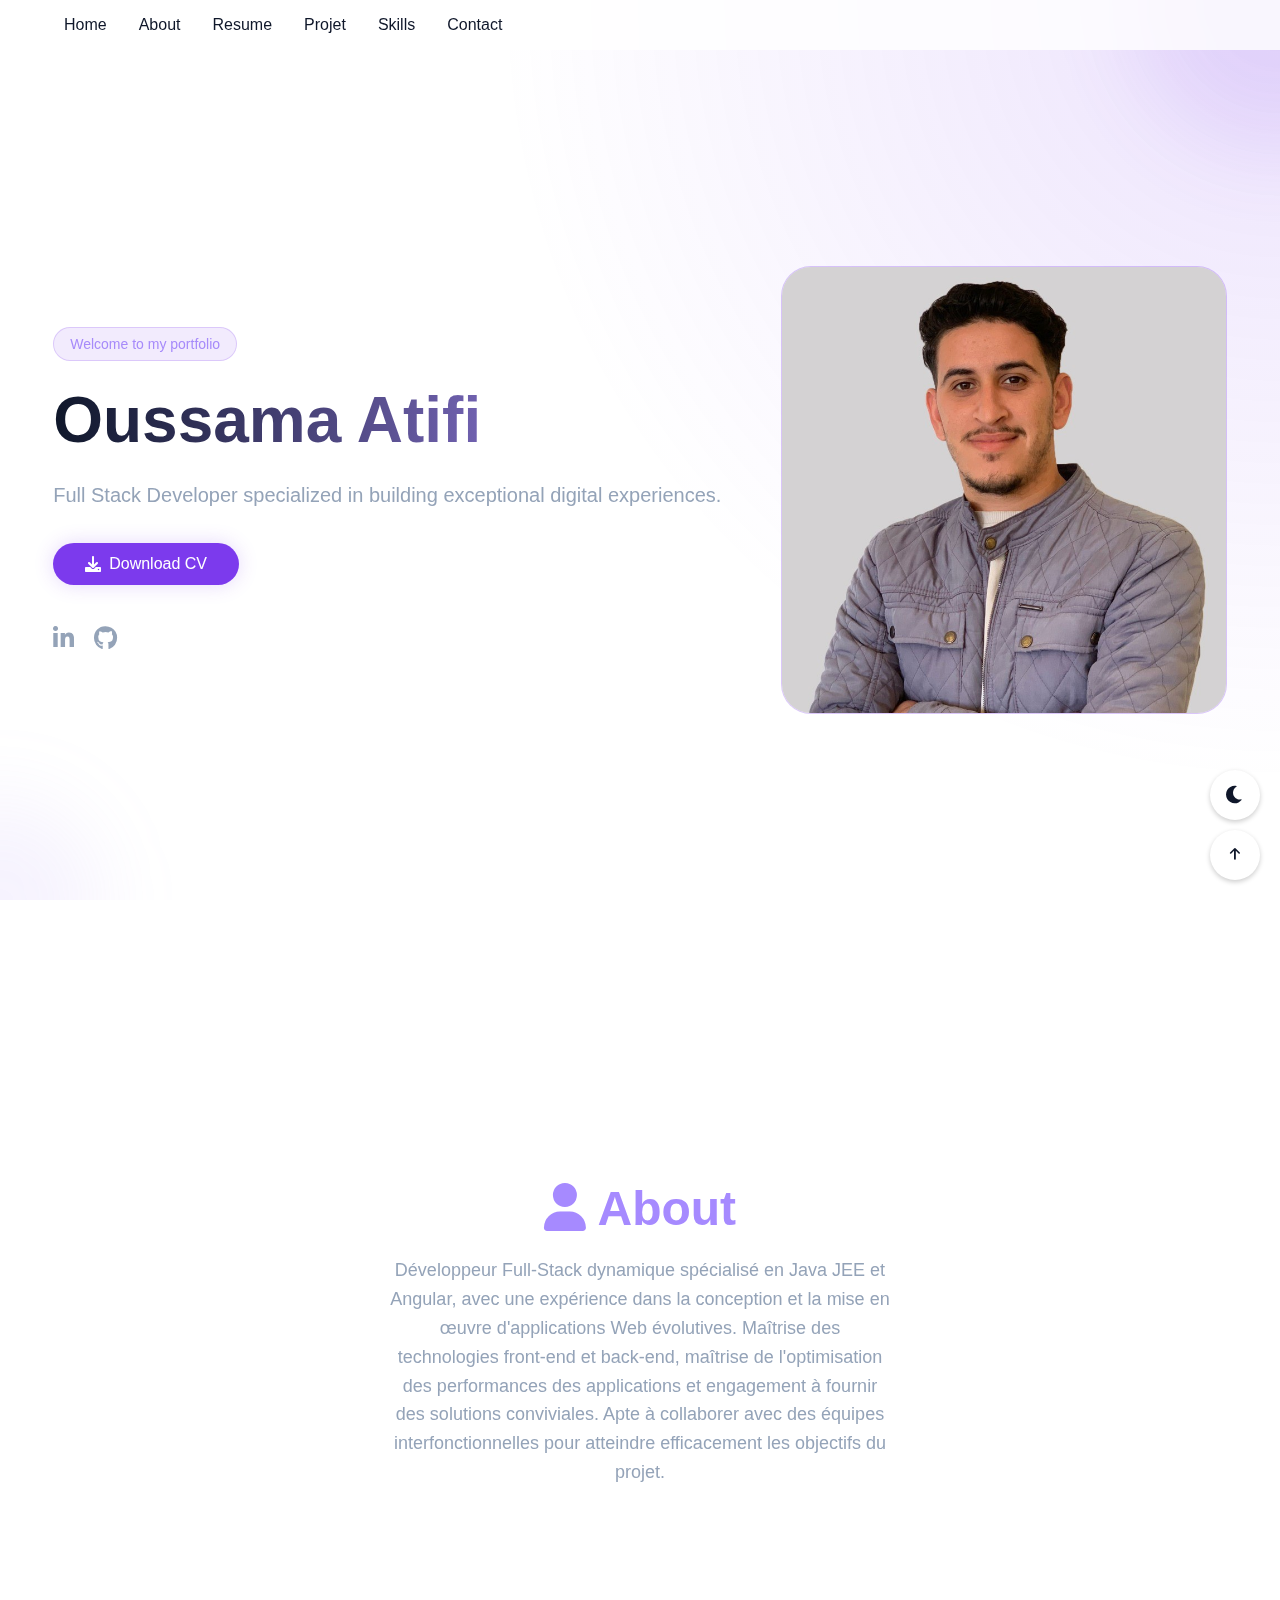
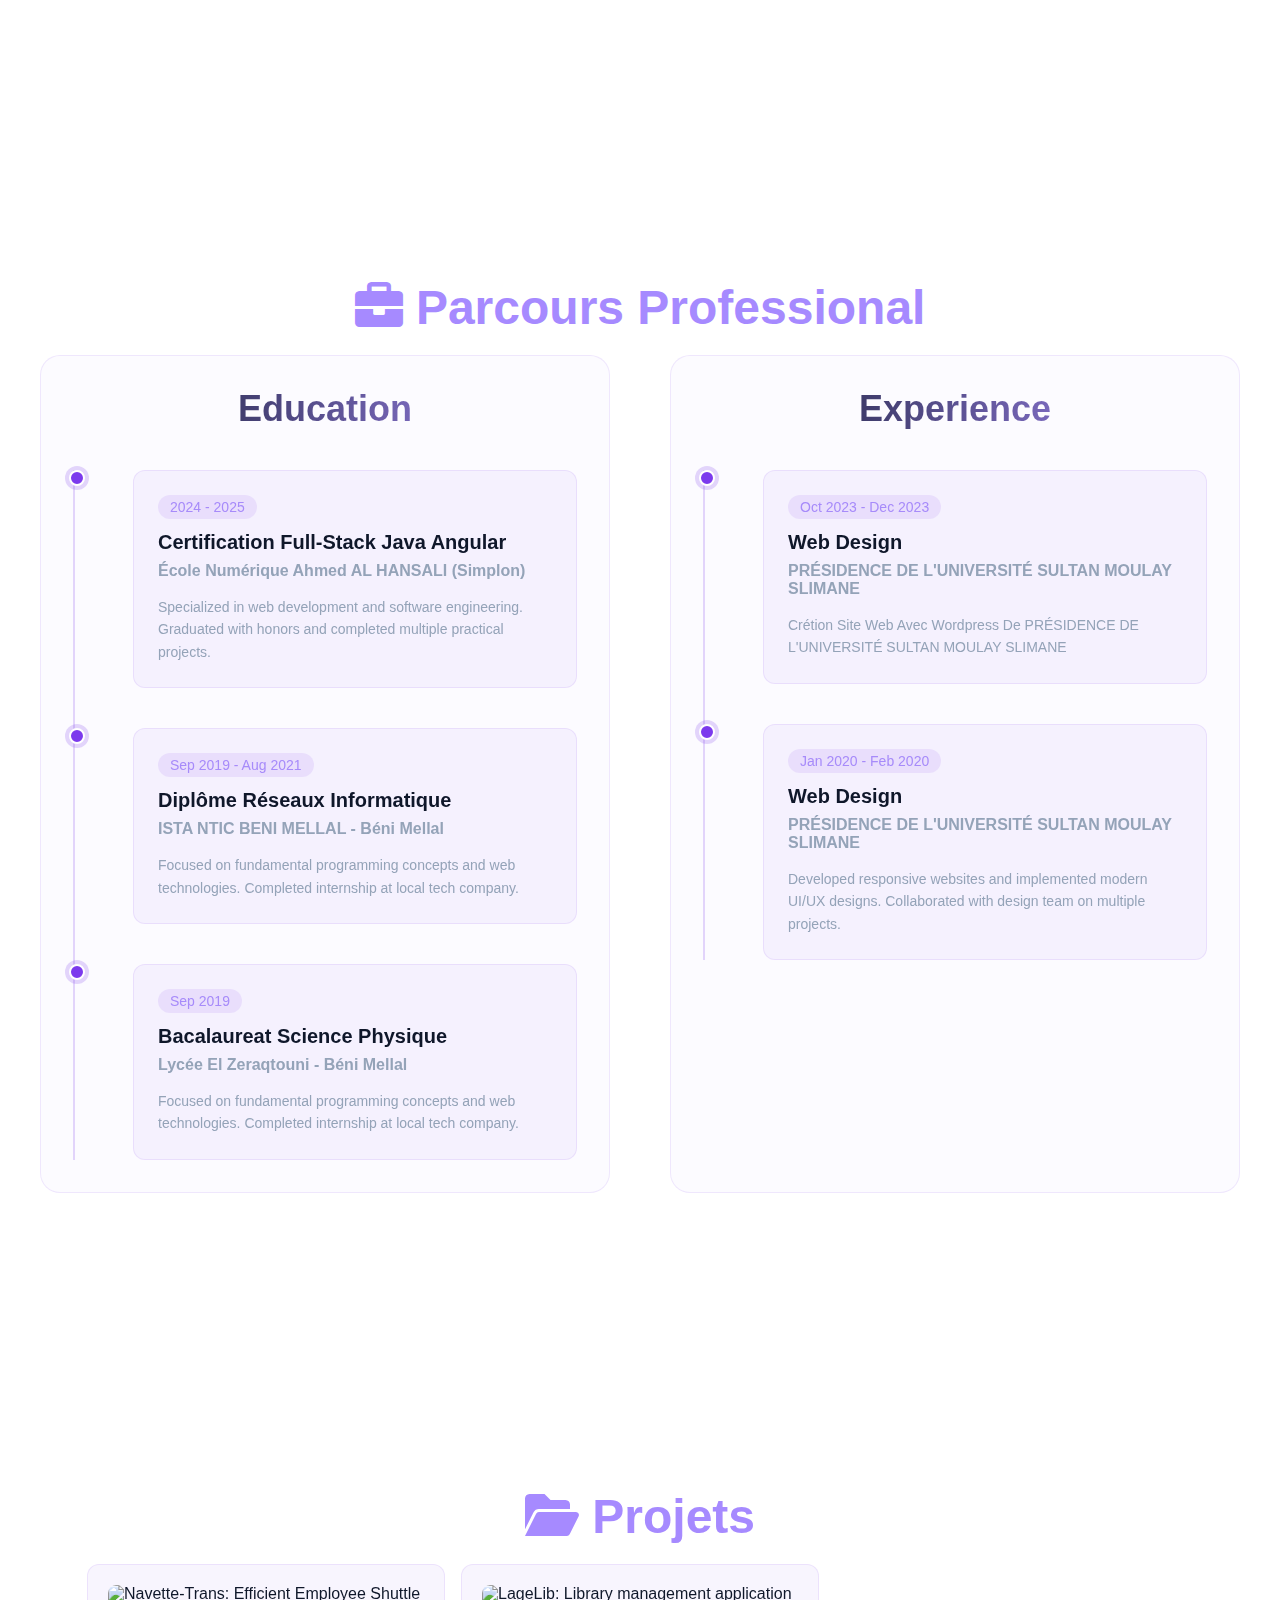
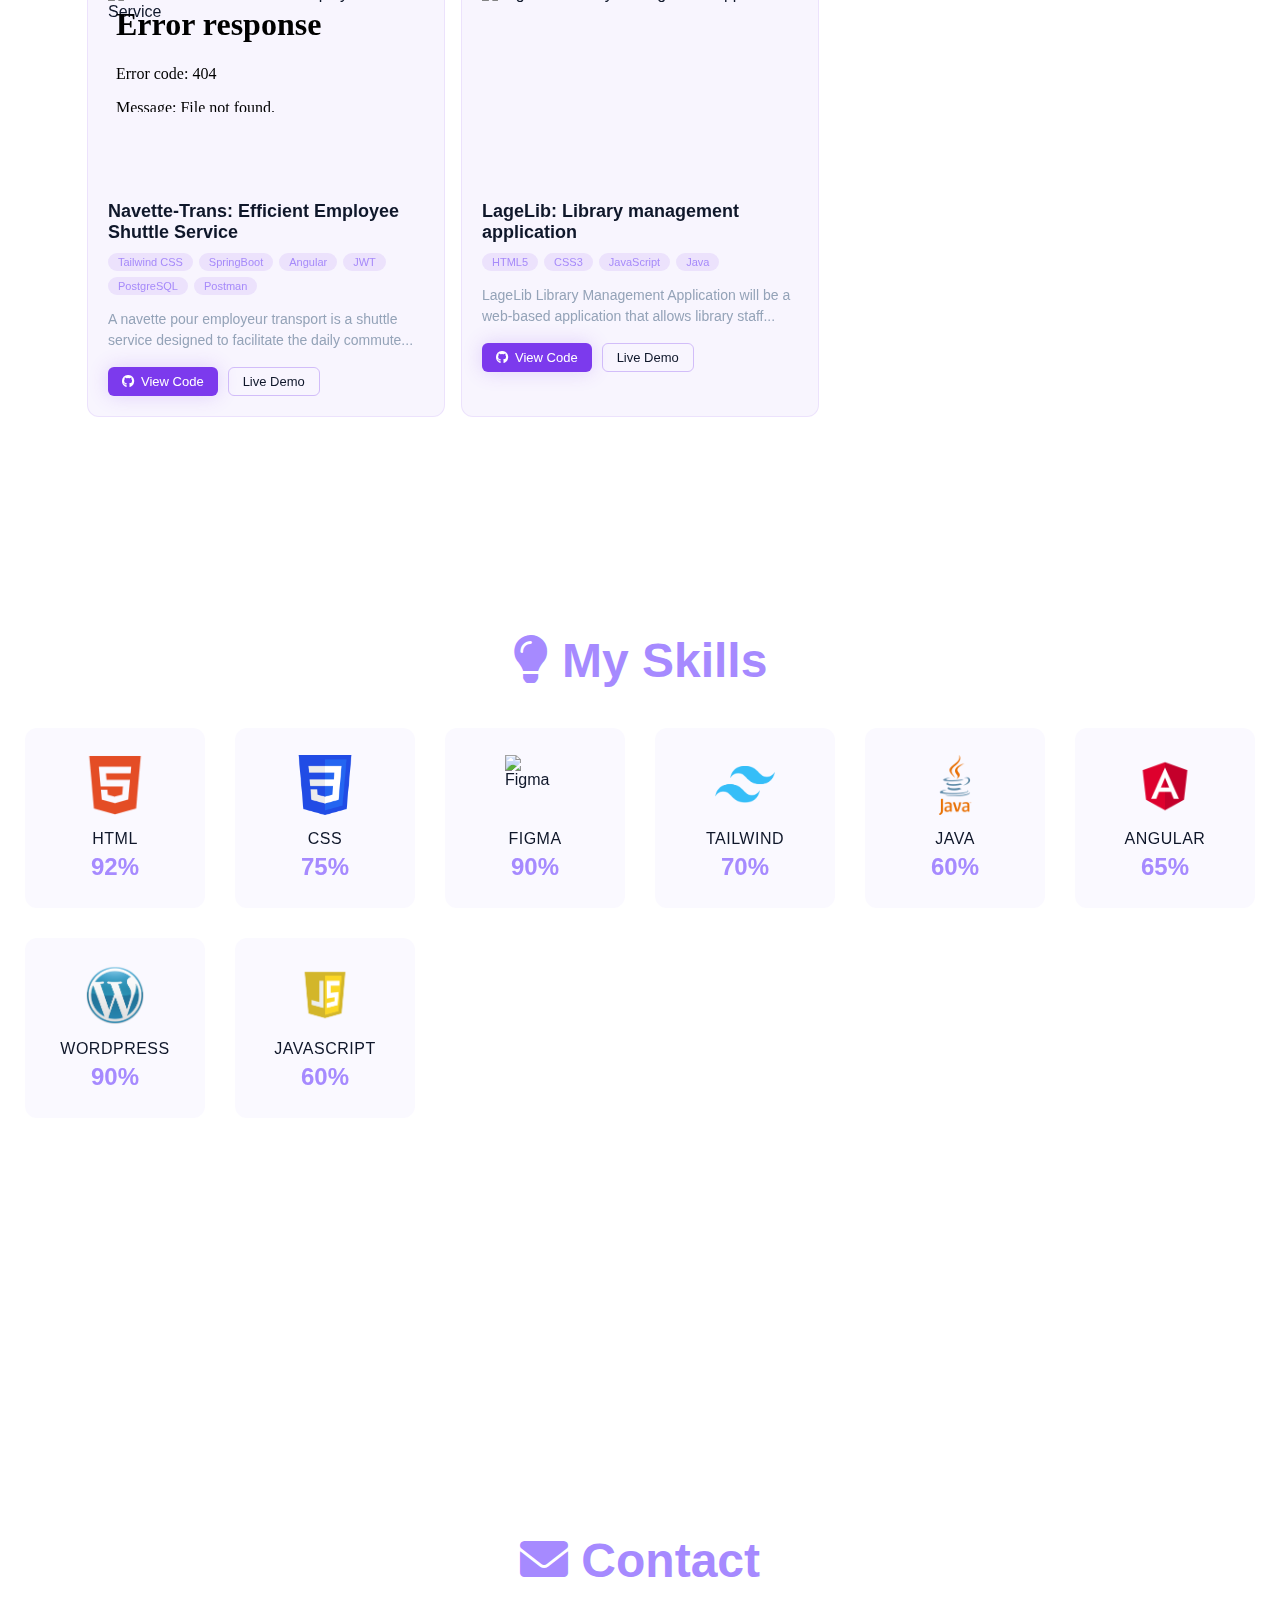
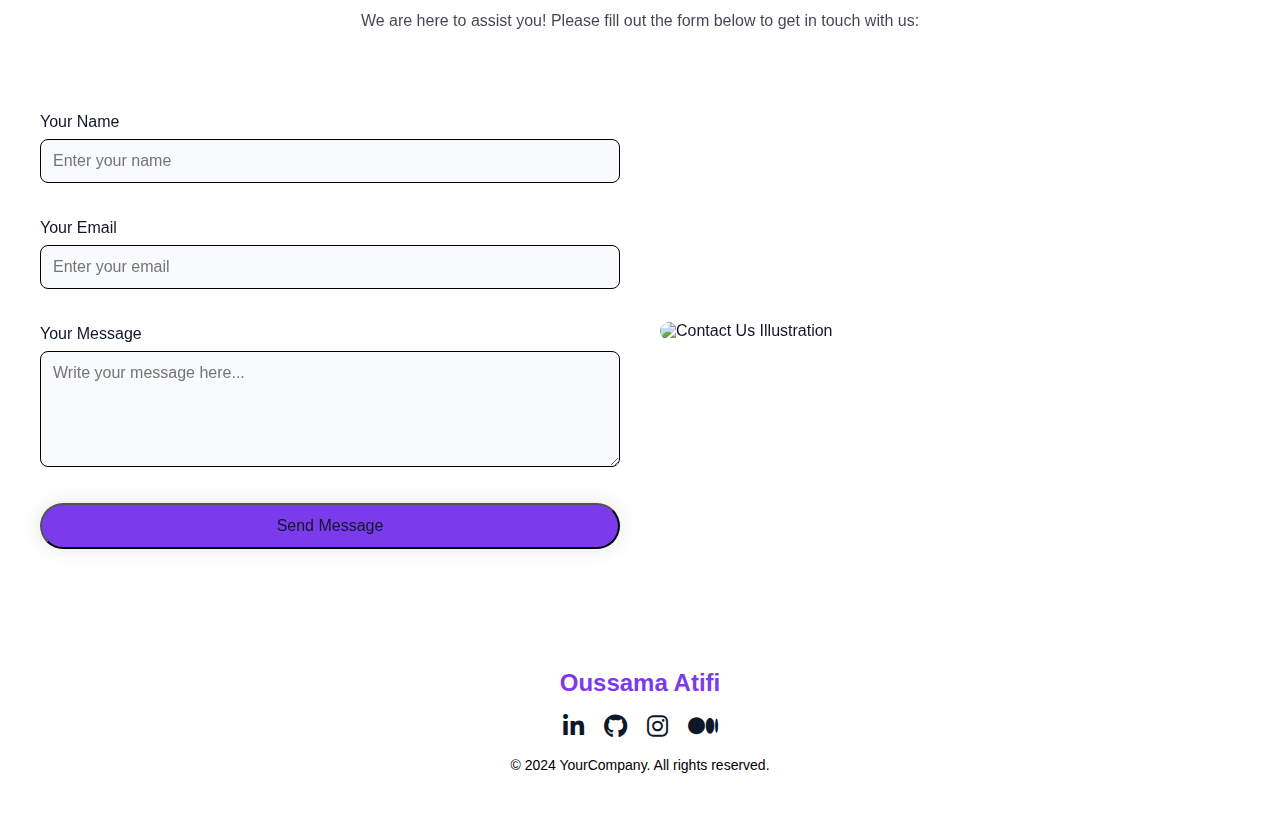
==== commit 2b8175c5: "j'ai resoudre problem section parcours" ====
--- a/index.html
+++ b/index.html
@@ -45,7 +45,7 @@
                 <h1 class="title">Oussama Atifi</h1>
                 <p class="domain">Full Stack Developer specialized in building exceptional digital experiences.</p>
                 <div class="actions">
-                    <a href="assets/cv oussama.pdf" class="btn btn-primary">
+                    <a href="#" class="btn btn-primary">
                         <i class="fas fa-download"></i>
                         Download CV
                     </a>
@@ -102,7 +102,8 @@
                                 <span class="timeline-year">2024 - 2025</span>
                                 <h3 class="timeline-title">Certification Full-Stack Java Angular</h3>
                                 <h4 class="timeline-subtitle">École Numérique Ahmed AL HANSALI (Simplon)</h4>
-                                
+                                <p class="timeline-desc">Specialized in web development and software engineering.
+                                    Graduated with honors and completed multiple practical projects.</p>
                             </div>
                         </div>
                         <div class="timeline-item">
@@ -110,14 +111,17 @@
                                 <span class="timeline-year">Sep 2019 - Aug 2021</span>
                                 <h3 class="timeline-title">Diplôme Réseaux Informatique</h3>
                                 <h4 class="timeline-subtitle">ISTA NTIC BENI MELLAL - Béni Mellal</h4>
-                                
+                                <p class="timeline-desc">Focused on fundamental programming concepts and web
+                                    technologies. Completed internship at local tech company.</p>
+                            </div>
                         </div>
                         <div class="timeline-item">
                             <div class="timeline-content">
                                 <span class="timeline-year">Sep 2019</span>
                                 <h3 class="timeline-title">Bacalaureat Science Physique</h3>
                                 <h4 class="timeline-subtitle">Lycée El Zeraqtouni - Béni Mellal</h4>
-                                
+                                <p class="timeline-desc">Focused on fundamental programming concepts and web
+                                    technologies. Completed internship at local tech company.</p>
                             </div>
                         </div>
                     </div>
@@ -132,8 +136,17 @@
                                 <span class="timeline-year">Oct 2023 - Dec 2023</span>
                                 <h3 class="timeline-title">Web Design</h3>
                                 <h4 class="timeline-subtitle">PRÉSIDENCE DE L'UNIVERSITÉ SULTAN MOULAY SLIMANE</h4>
-                                <p class="timeline-desc">Création Site Web Avec Wordpress De PRÉSIDENCE DE L'UNIVERSITÉ
+                                <p class="timeline-desc">Crétion Site Web Avec Wordpress De PRÉSIDENCE DE L'UNIVERSITÉ
                                     SULTAN MOULAY SLIMANE</p>
+                            </div>
+                        </div>
+                        <div class="timeline-item">
+                            <div class="timeline-content">
+                                <span class="timeline-year">Jan 2020 - Feb 2020</span>
+                                <h3 class="timeline-title">Web Design</h3>
+                                <h4 class="timeline-subtitle">PRÉSIDENCE DE L'UNIVERSITÉ SULTAN MOULAY SLIMANE</h4>
+                                <p class="timeline-desc">Developed responsive websites and implemented modern UI/UX
+                                    designs. Collaborated with design team on multiple projects.</p>
                             </div>
                         </div>
                     </div>
@@ -187,7 +200,7 @@
                                     class="project-btn btn-primary">
                                     <i class="fab fa-github"></i> View Code
                                 </a>
-                                <!-- <a href="#projet-video" class="project-btn btn-outline">Live Demo</a> -->
+                                <a href="#projet-video" class="project-btn btn-outline">Live Demo</a>
                             </div>
                             <!-- Popup Gallery -->
                             <div id="popup-gallery" class="popup-gallery" style="display: none;">
@@ -249,7 +262,7 @@
                 </div>
 
                 <div class="skill-card">
-                    <img src="/assets/img/figma-1-logo-png-transparent.png" alt="Figma" class="skill-icon">
+                    <img src="/img/figma-1-logo-png-transparent.png" alt="Figma" class="skill-icon">
                     <span class="skill-name">Figma</span>
                     <span class="skill-percentage">90%</span>
                 </div>
--- a/assets/css/style.css
+++ b/assets/css/style.css
@@ -393,34 +393,6 @@
     margin: 0 auto;
   }
 }
-@media (max-width: 480px) {
-  body {
-    padding: 0px;
-  }
-}
-
-@media (max-width: 768px) {
-  .hero img {
-    max-width: 90%; /* Slight padding for larger mobile screens */
-    margin: 0 auto; /* Centers the image */
-  }
-}
-
-@media (max-width: 480px) {
-  .hero img {
-    max-width: 80%; /* Slightly smaller for smaller screens */
-    margin: 0 auto; /* Centers the image */
-  }
-}
-
-@media (max-width: 360px) {
-  .hero img {
-    max-width: 100%; /* Full width for very small screens */
-    margin: 0 auto; /* Centers the image */
-  }
-}
-
-
 
 .about {
   padding: 80px 24px;
@@ -504,53 +476,6 @@
     justify-content: center;
   }
 }
-
-@media (max-width: 360px) {
-  .hero {
-    padding: 60px 16px;
-    flex-direction: column;
-    text-align: center;
-    background: radial-gradient(
-      circle at 50% 20%, /* Adjust gradient position for mobile */
-      rgba(124, 58, 237, 0.1), /* Softer purple */
-      transparent 50%
-    ),
-    #ffffff; /* Fallback color */
-  }
-
-  .container {
-    padding: 0;
-  }
-
-  .title {
-    font-size: 32px;
-    margin-bottom: 16px;
-  }
-
-  .domain {
-    font-size: 14px;
-    margin-bottom: 16px;
-  }
-
-  .actions {
-    flex-direction: column;
-    gap: 12px;
-    margin: 0 auto 24px;
-  }
-
-  .btn {
-    width: 100%;
-    padding: 12px;
-    justify-content: center;
-  }
-
-  .social-links {
-    gap: 12px;
-    margin-bottom: 16px;
-  }
-
-}
-
 
 @media (max-width: 640px) {
   .about .title {
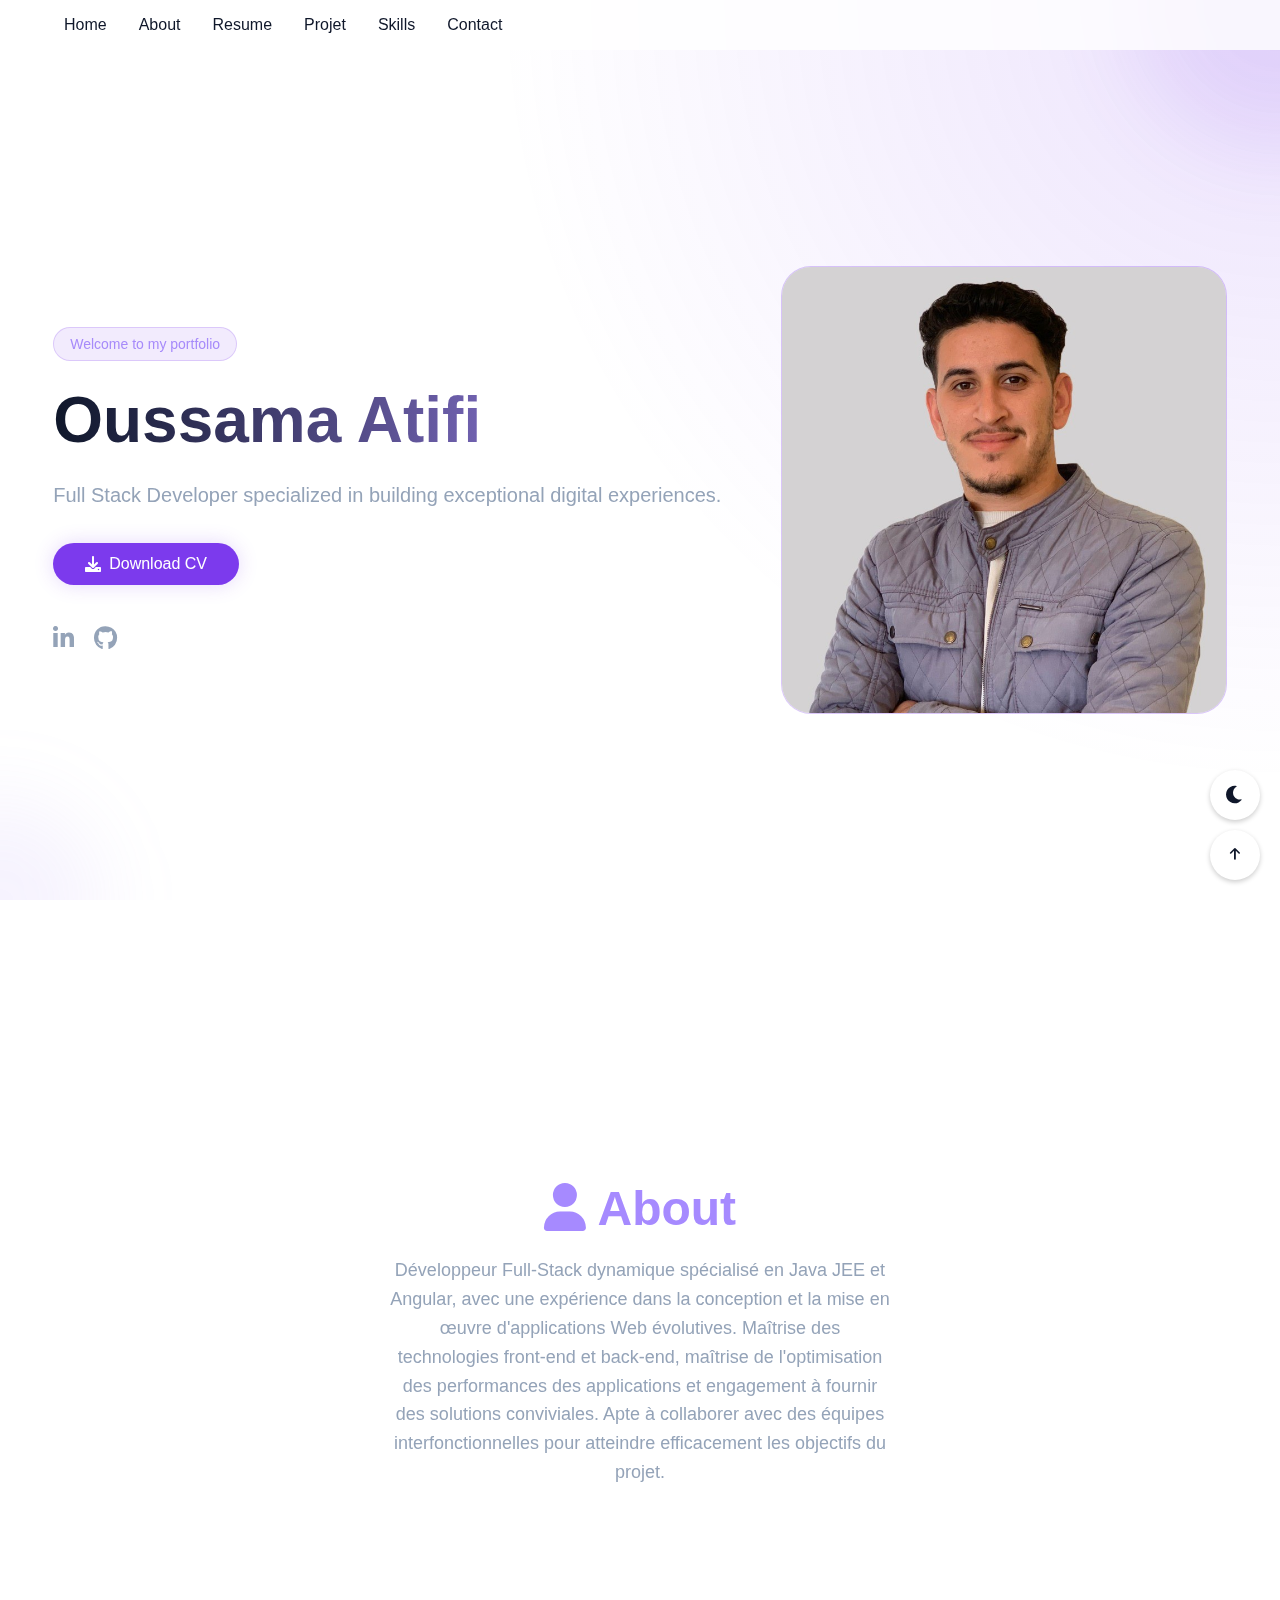
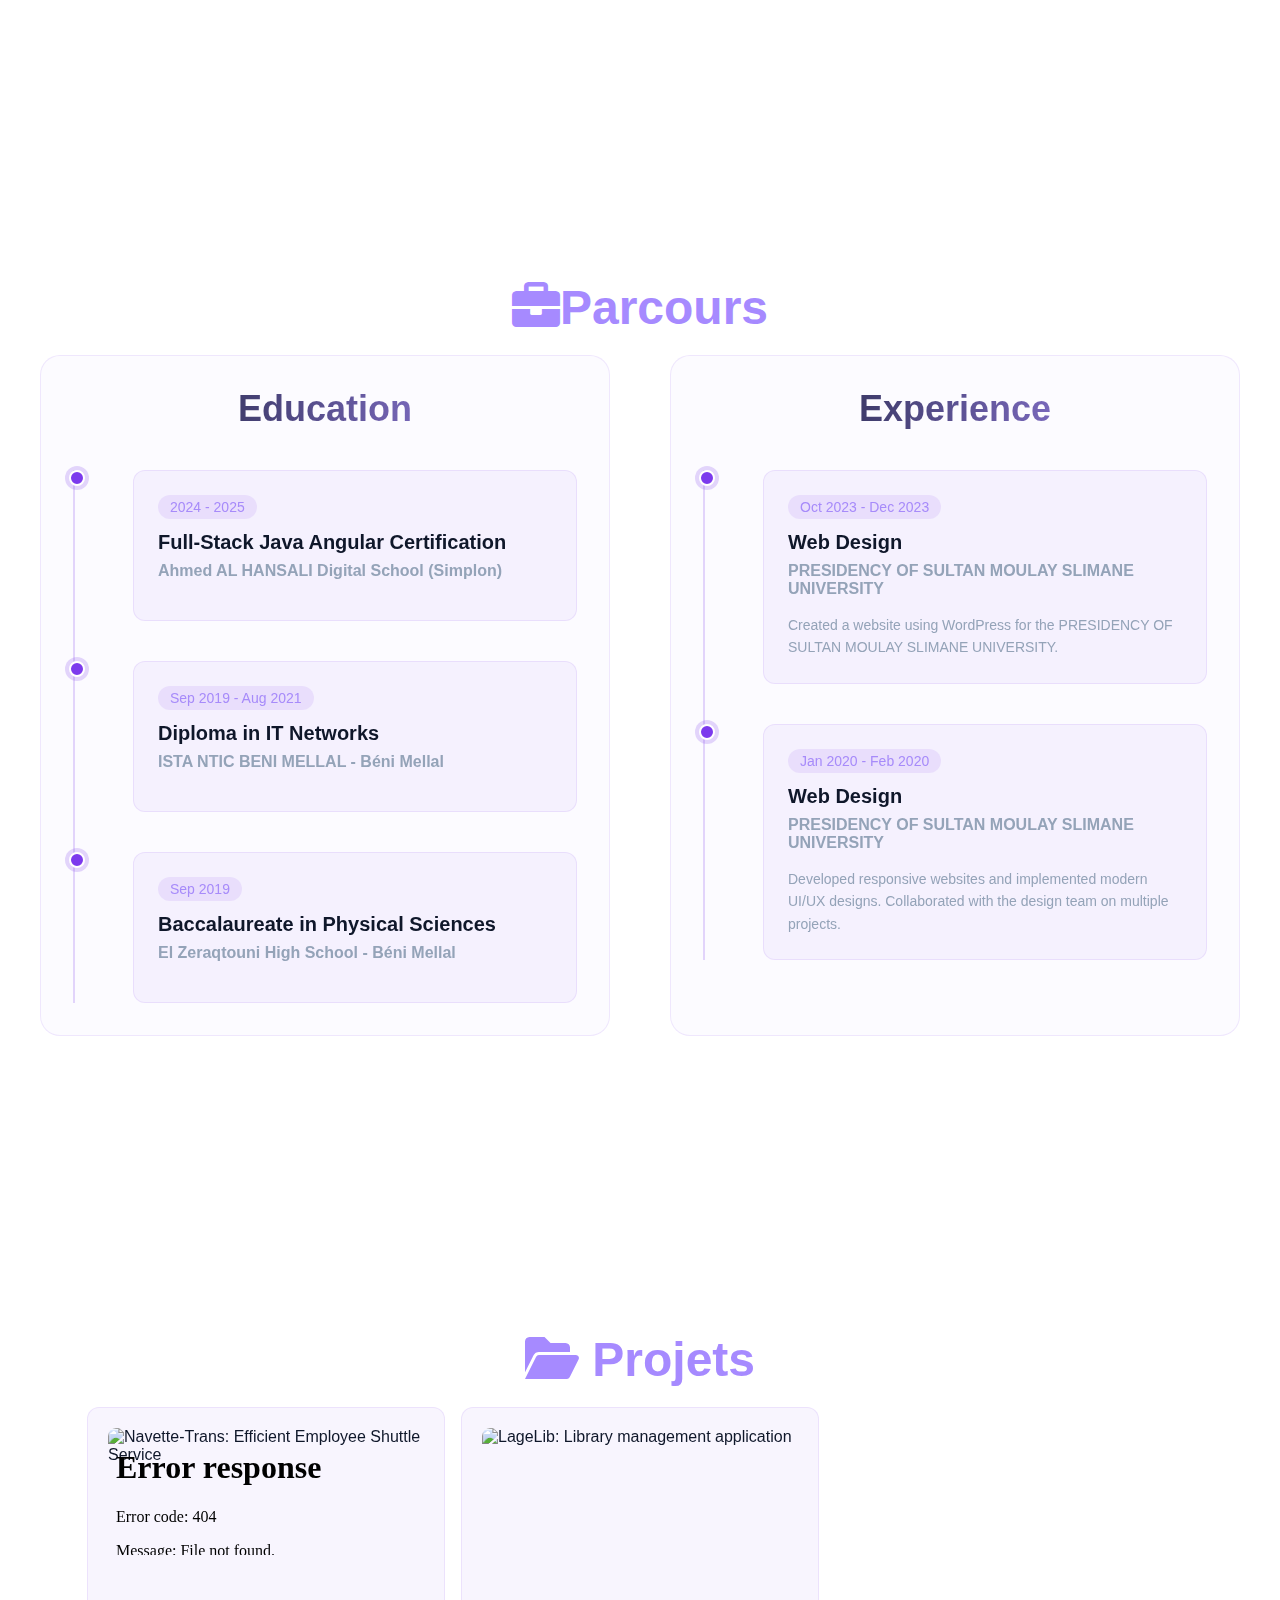
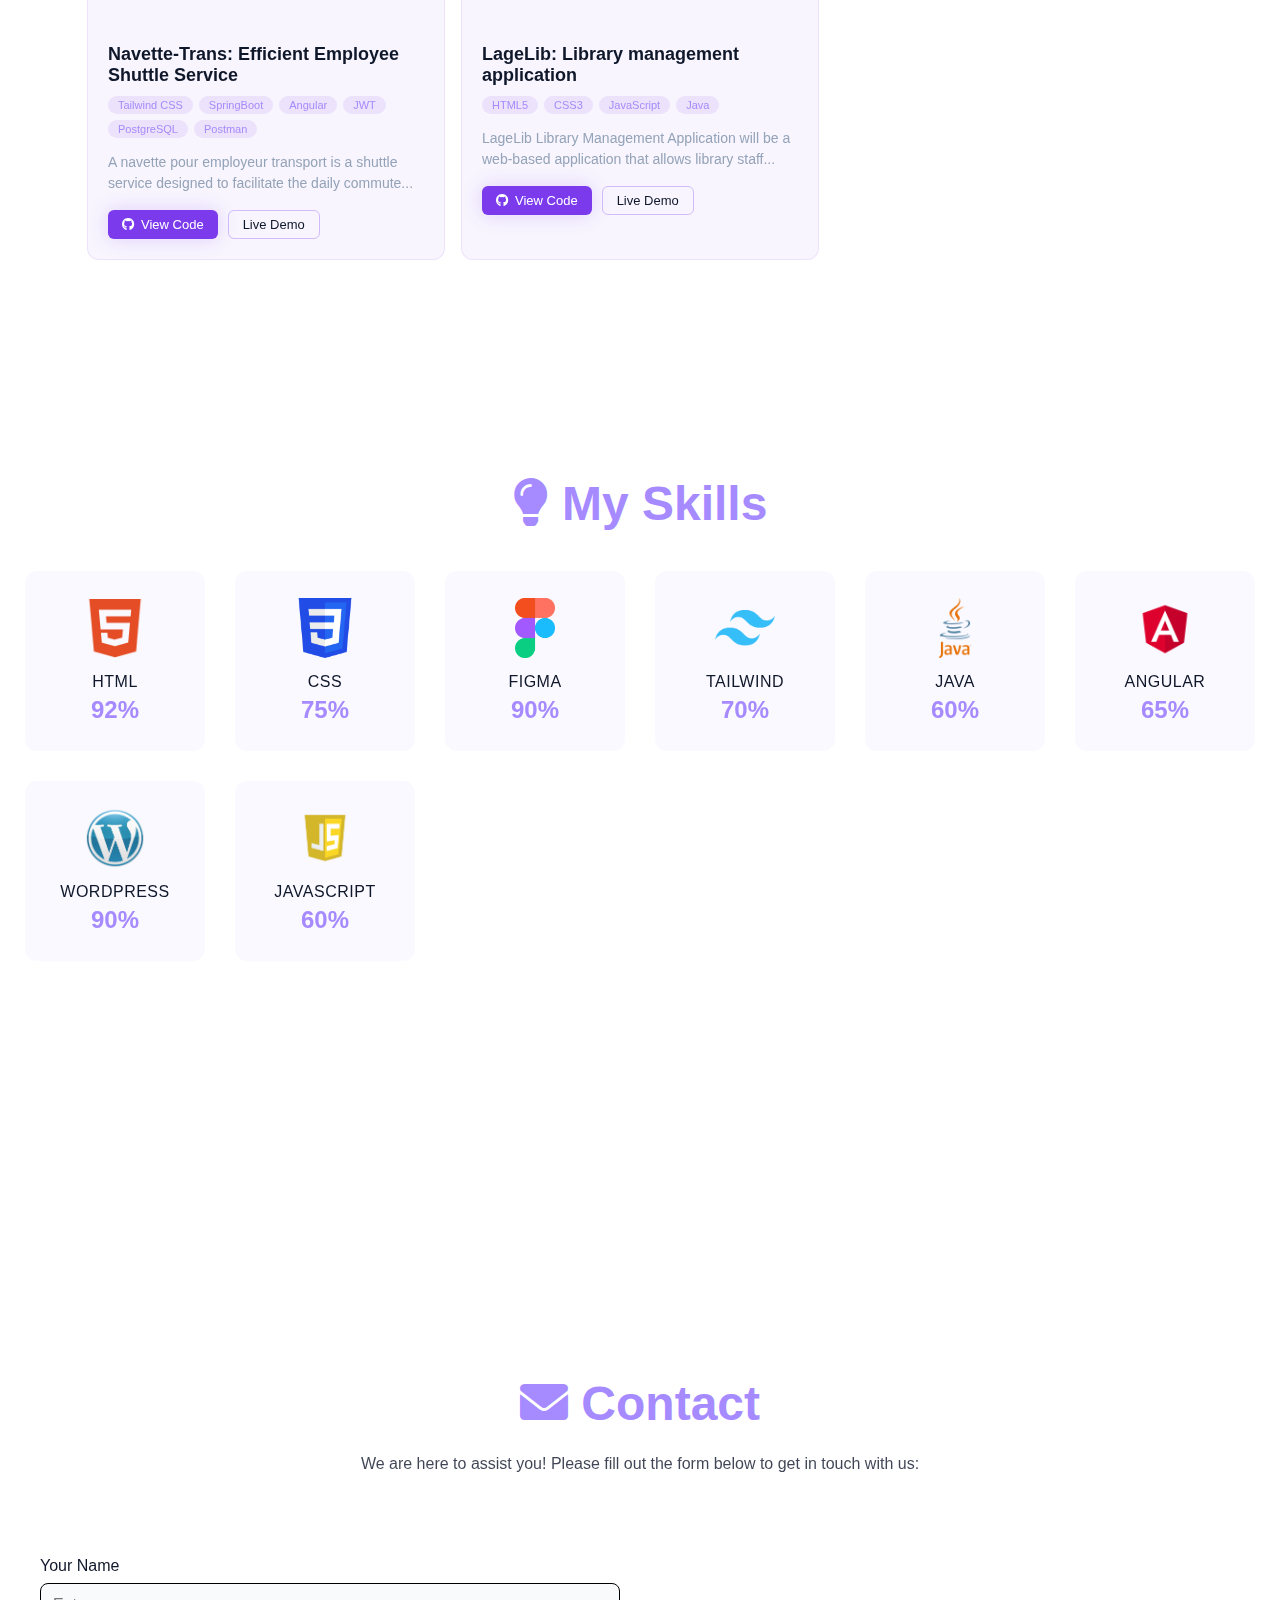
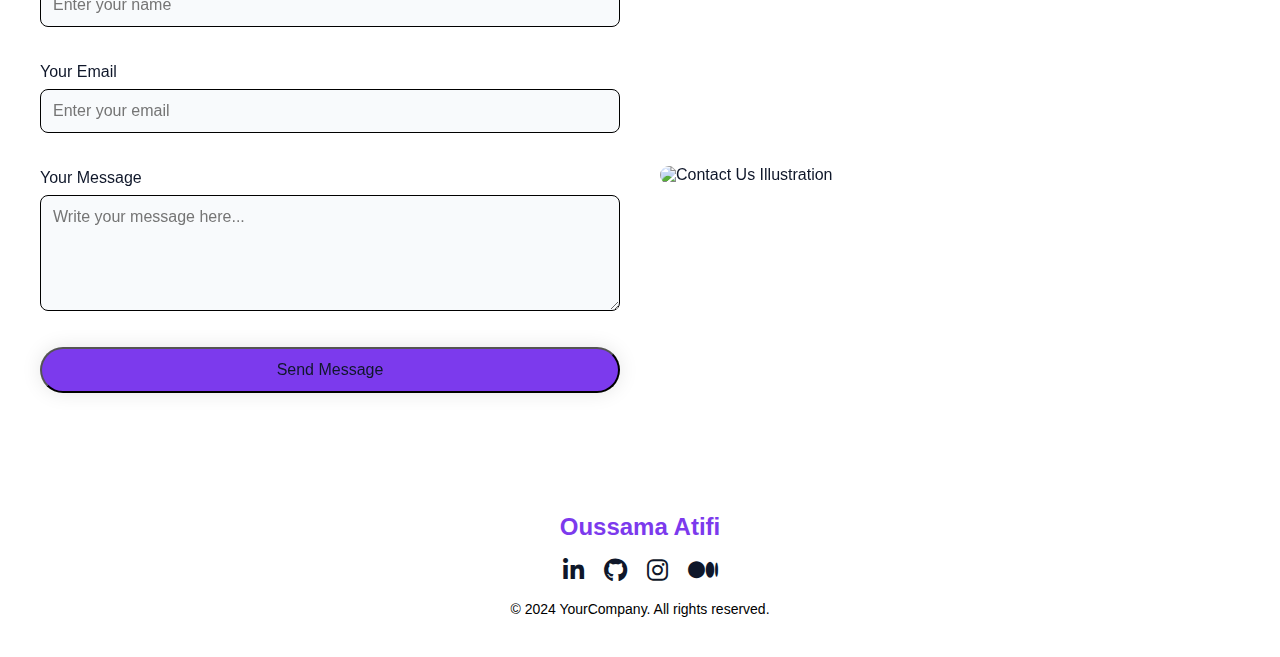
==== commit 3f7189ca: "j'ai modifier les information éducation et experience professionel" ====
--- a/index.html
+++ b/index.html
@@ -45,7 +45,7 @@
                 <h1 class="title">Oussama Atifi</h1>
                 <p class="domain">Full Stack Developer specialized in building exceptional digital experiences.</p>
                 <div class="actions">
-                    <a href="#" class="btn btn-primary">
+                    <a href="assets/cv oussama.pdf" class="btn btn-primary">
                         <i class="fas fa-download"></i>
                         Download CV
                     </a>
@@ -89,7 +89,7 @@
         <div class="timeline-container">
             <div class="headers">
                 <h2>
-                    <i class="fas fa-briefcase"></i> Parcours Professional
+                    <i class="fas fa-briefcase"></i>Parcours
                 </h2>
             </div>
             <div class="timeline-wrapper">
@@ -100,33 +100,27 @@
                         <div class="timeline-item">
                             <div class="timeline-content">
                                 <span class="timeline-year">2024 - 2025</span>
-                                <h3 class="timeline-title">Certification Full-Stack Java Angular</h3>
-                                <h4 class="timeline-subtitle">École Numérique Ahmed AL HANSALI (Simplon)</h4>
-                                <p class="timeline-desc">Specialized in web development and software engineering.
-                                    Graduated with honors and completed multiple practical projects.</p>
+                                <h3 class="timeline-title">Full-Stack Java Angular Certification</h3>
+                                <h4 class="timeline-subtitle">Ahmed AL HANSALI Digital School (Simplon)</h4>
                             </div>
                         </div>
                         <div class="timeline-item">
                             <div class="timeline-content">
                                 <span class="timeline-year">Sep 2019 - Aug 2021</span>
-                                <h3 class="timeline-title">Diplôme Réseaux Informatique</h3>
+                                <h3 class="timeline-title">Diploma in IT Networks</h3>
                                 <h4 class="timeline-subtitle">ISTA NTIC BENI MELLAL - Béni Mellal</h4>
-                                <p class="timeline-desc">Focused on fundamental programming concepts and web
-                                    technologies. Completed internship at local tech company.</p>
                             </div>
                         </div>
                         <div class="timeline-item">
                             <div class="timeline-content">
                                 <span class="timeline-year">Sep 2019</span>
-                                <h3 class="timeline-title">Bacalaureat Science Physique</h3>
-                                <h4 class="timeline-subtitle">Lycée El Zeraqtouni - Béni Mellal</h4>
-                                <p class="timeline-desc">Focused on fundamental programming concepts and web
-                                    technologies. Completed internship at local tech company.</p>
-                            </div>
-                        </div>
-                    </div>
-                </div>
-
+                                <h3 class="timeline-title">Baccalaureate in Physical Sciences</h3>
+                                <h4 class="timeline-subtitle">El Zeraqtouni High School - Béni Mellal</h4>
+                            </div>
+                        </div>
+                    </div>
+                </div>
+                
                 <!-- Experience Timeline -->
                 <div class="timeline-block">
                     <h2 class="section-title">Experience</h2>
@@ -135,18 +129,16 @@
                             <div class="timeline-content">
                                 <span class="timeline-year">Oct 2023 - Dec 2023</span>
                                 <h3 class="timeline-title">Web Design</h3>
-                                <h4 class="timeline-subtitle">PRÉSIDENCE DE L'UNIVERSITÉ SULTAN MOULAY SLIMANE</h4>
-                                <p class="timeline-desc">Crétion Site Web Avec Wordpress De PRÉSIDENCE DE L'UNIVERSITÉ
-                                    SULTAN MOULAY SLIMANE</p>
+                                <h4 class="timeline-subtitle">PRESIDENCY OF SULTAN MOULAY SLIMANE UNIVERSITY</h4>
+                                <p class="timeline-desc">Created a website using WordPress for the PRESIDENCY OF SULTAN MOULAY SLIMANE UNIVERSITY.</p>
                             </div>
                         </div>
                         <div class="timeline-item">
                             <div class="timeline-content">
                                 <span class="timeline-year">Jan 2020 - Feb 2020</span>
                                 <h3 class="timeline-title">Web Design</h3>
-                                <h4 class="timeline-subtitle">PRÉSIDENCE DE L'UNIVERSITÉ SULTAN MOULAY SLIMANE</h4>
-                                <p class="timeline-desc">Developed responsive websites and implemented modern UI/UX
-                                    designs. Collaborated with design team on multiple projects.</p>
+                                <h4 class="timeline-subtitle">PRESIDENCY OF SULTAN MOULAY SLIMANE UNIVERSITY</h4>
+                                <p class="timeline-desc">Developed responsive websites and implemented modern UI/UX designs. Collaborated with the design team on multiple projects.</p>
                             </div>
                         </div>
                     </div>
@@ -262,7 +254,7 @@
                 </div>
 
                 <div class="skill-card">
-                    <img src="/img/figma-1-logo-png-transparent.png" alt="Figma" class="skill-icon">
+                    <img src="assets/img/figma-1-logo-png-transparent.png" alt="Figma" class="skill-icon">
                     <span class="skill-name">Figma</span>
                     <span class="skill-percentage">90%</span>
                 </div>
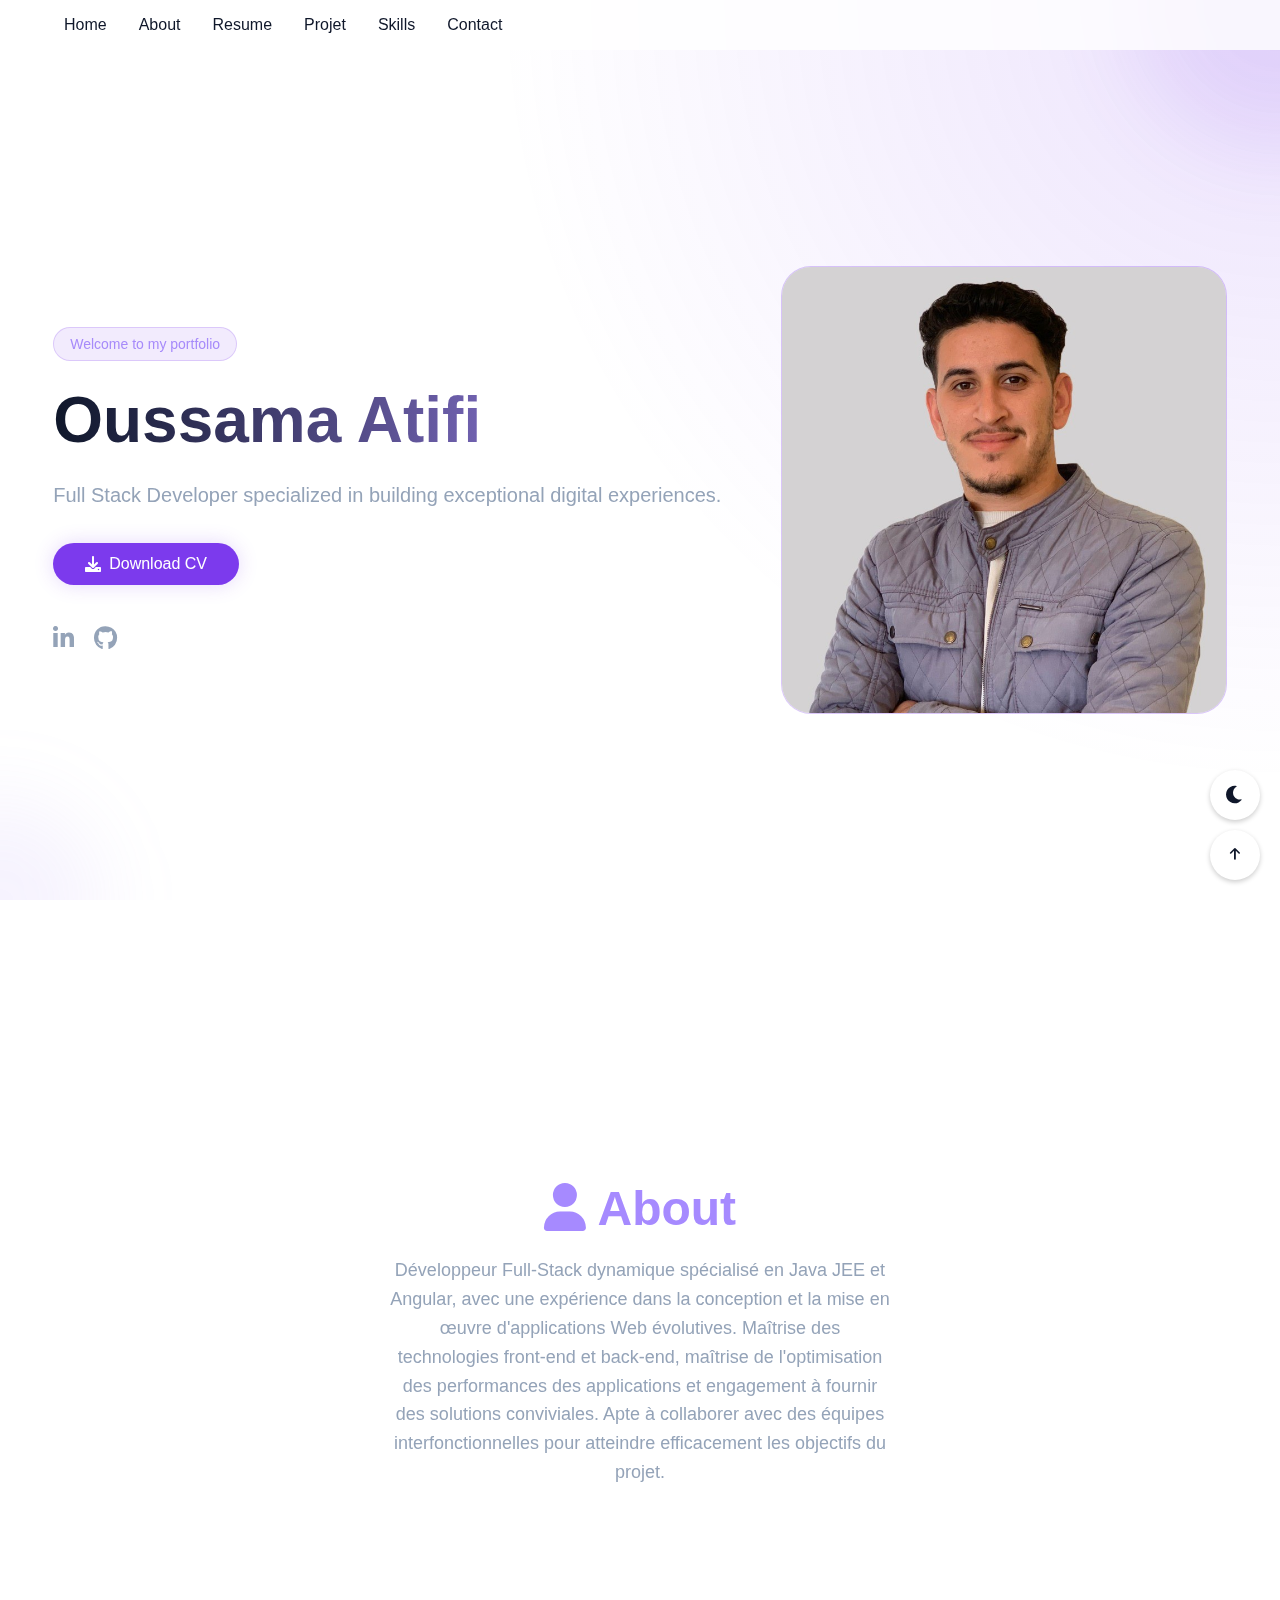
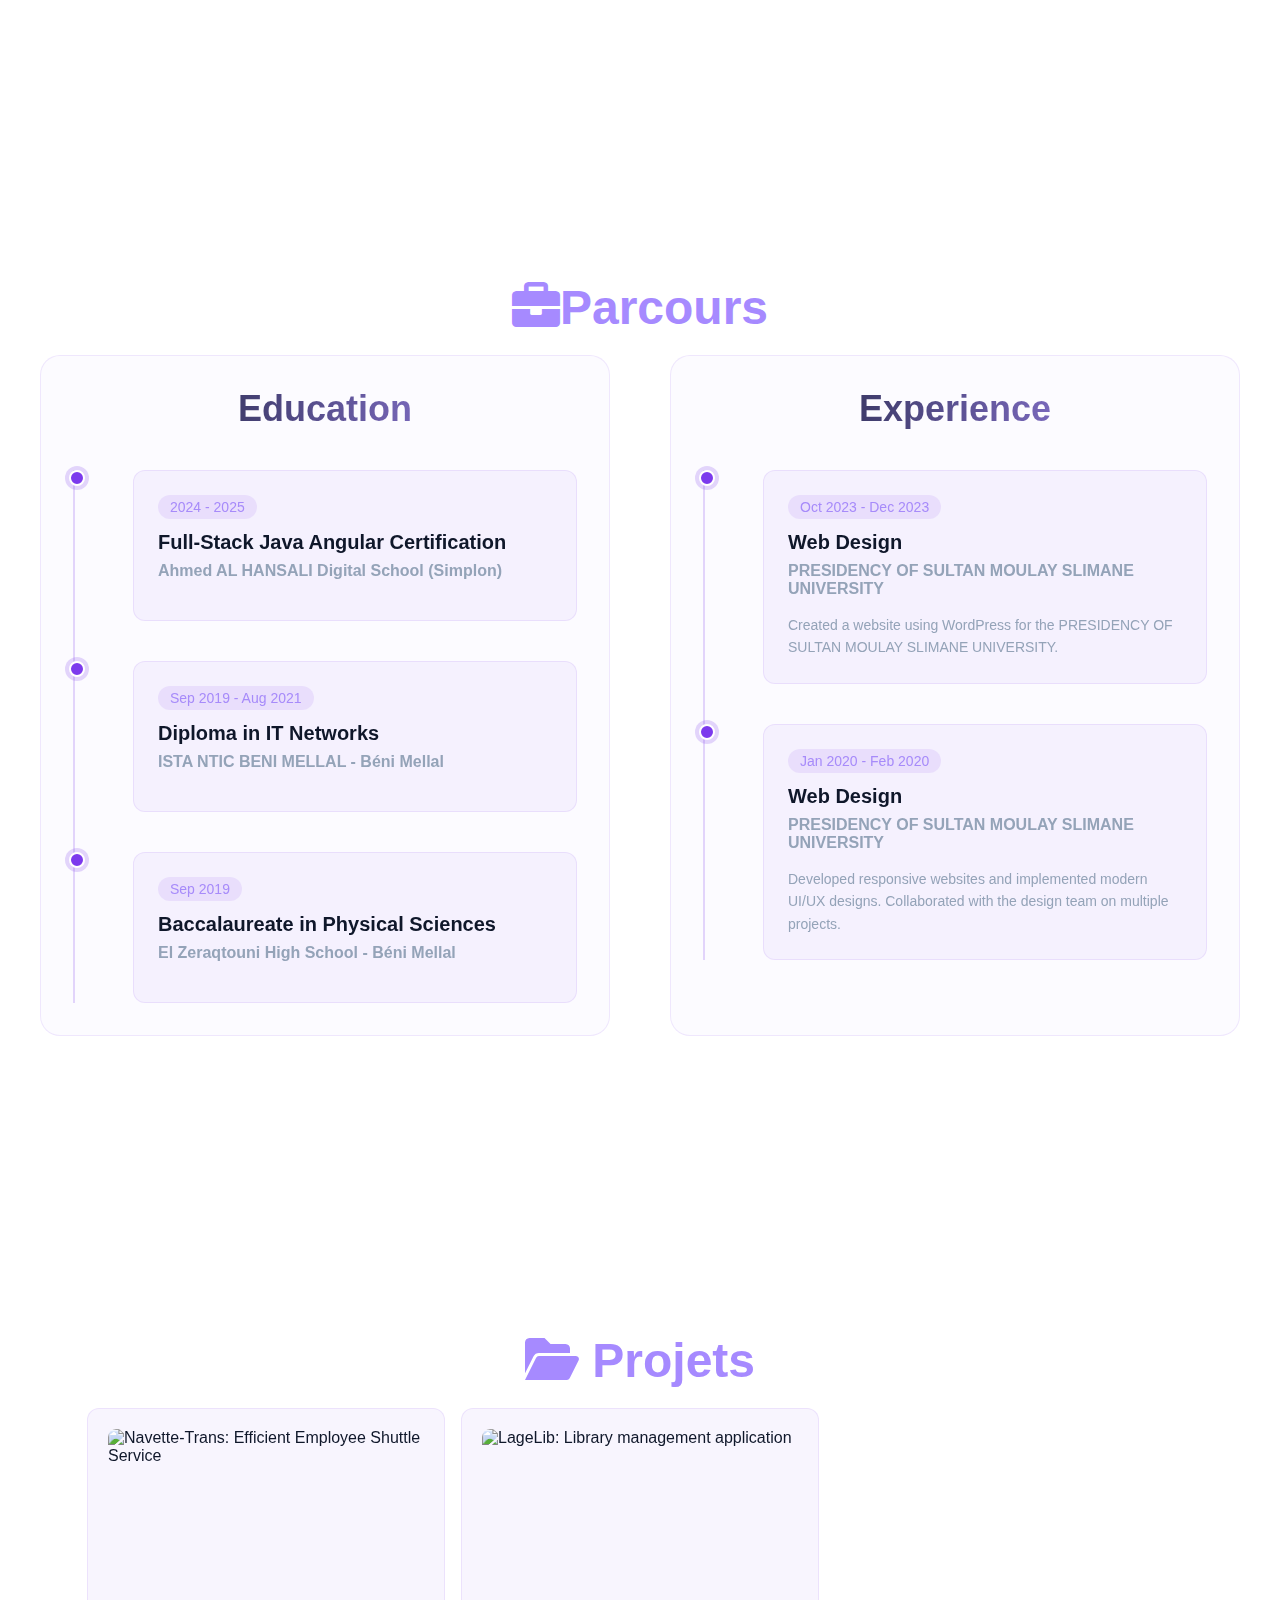
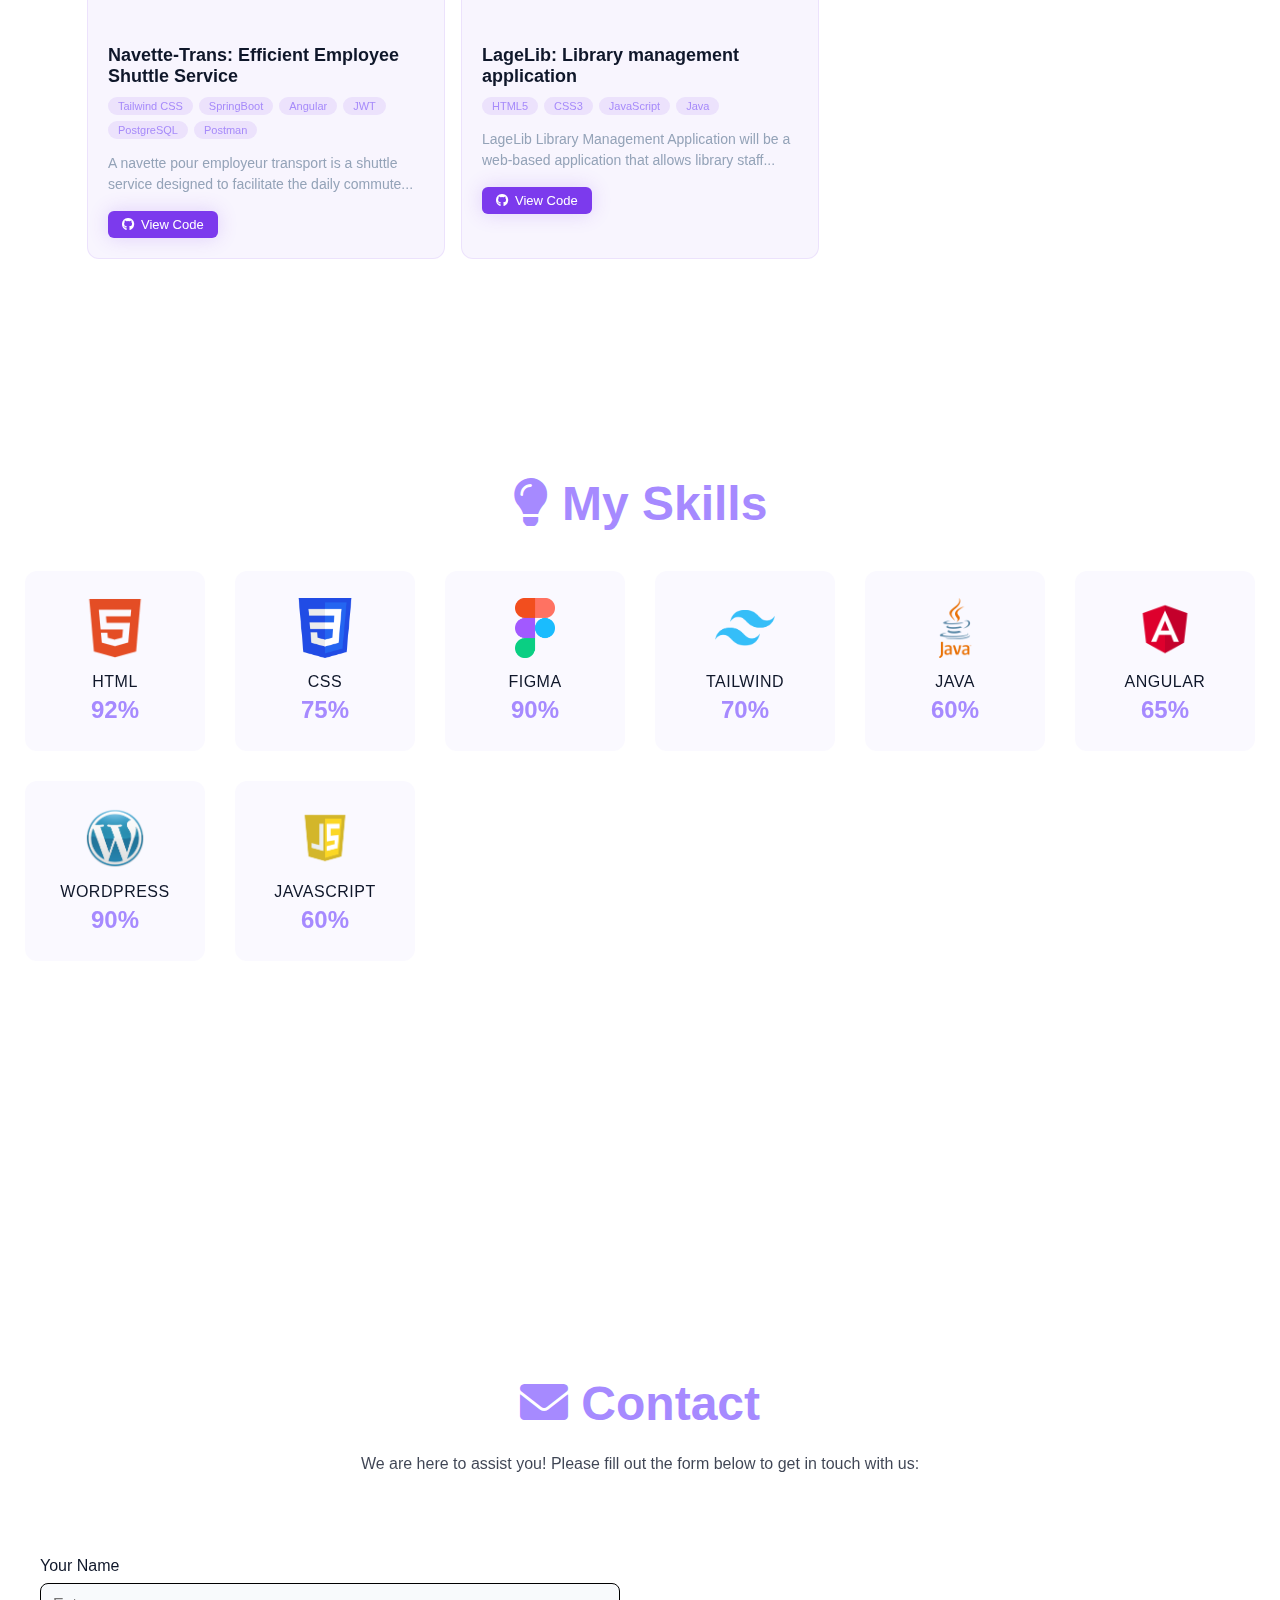
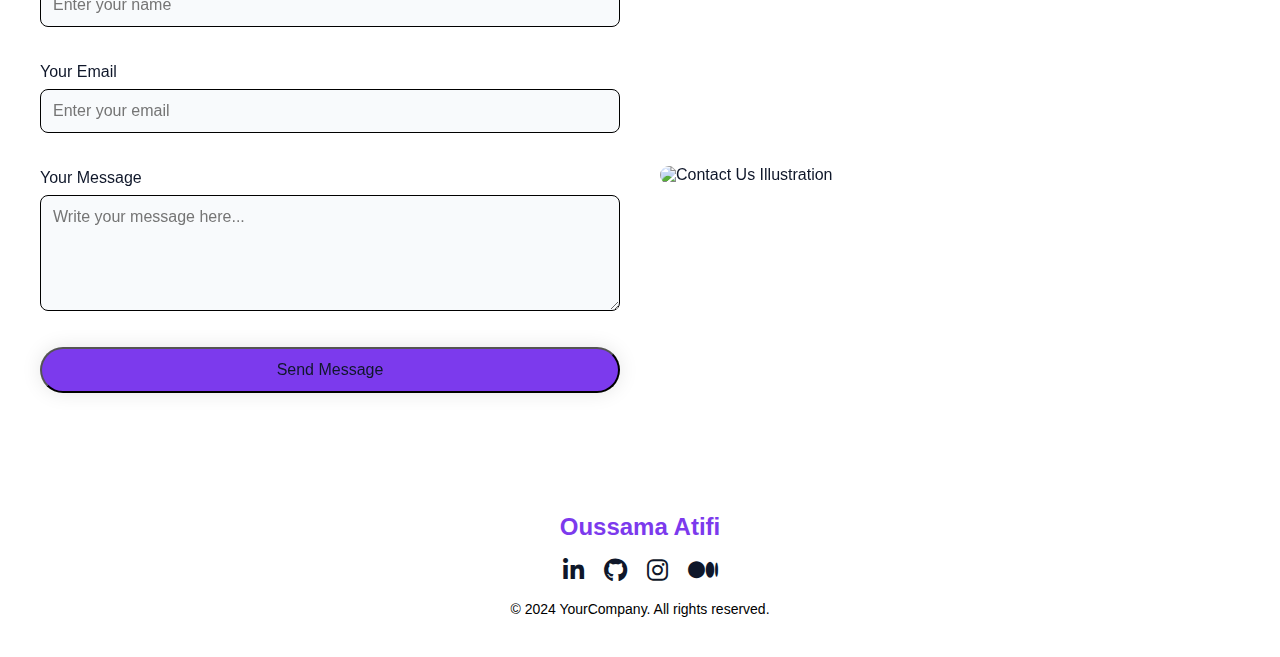
==== commit 41ece4bc: "j'ai resoudre probllem card projets" ====
--- a/index.html
+++ b/index.html
@@ -171,10 +171,10 @@
                                     alt="Navette-Trans: Efficient Employee Shuttle Service">
                                 <img class="slider-image" src="/assets/img/dash.jpg"
                                     alt="Navette-Trans: Efficient Employee Shuttle Service">
-                                <div class="iframe-container">
+                                <!-- <div class="iframe-container">
                                     <iframe src="/assets/media/1728417348299.mp4" frameborder="0"
                                         allow="autoplay; encrypted-media" allowfullscreen></iframe>
-                                </div>
+                                </div> -->
                             </div>
                             <h3 class="project-title">Navette-Trans: Efficient Employee Shuttle Service</h3>
                             <div class="project-tags">
@@ -192,7 +192,7 @@
                                     class="project-btn btn-primary">
                                     <i class="fab fa-github"></i> View Code
                                 </a>
-                                <a href="#projet-video" class="project-btn btn-outline">Live Demo</a>
+                                <!-- <a href="#projet-video" class="project-btn btn-outline">Live Demo</a> -->
                             </div>
                             <!-- Popup Gallery -->
                             <div id="popup-gallery" class="popup-gallery" style="display: none;">
@@ -225,7 +225,7 @@
                                     class="project-btn btn-primary">
                                     <i class="fab fa-github"></i> View Code
                                 </a>
-                                <a href="#" class="project-btn btn-outline">Live Demo</a>
+                                <!-- <a href="#" class="project-btn btn-outline">Live Demo</a> -->
                             </div>
                         </div>
                     </div>
